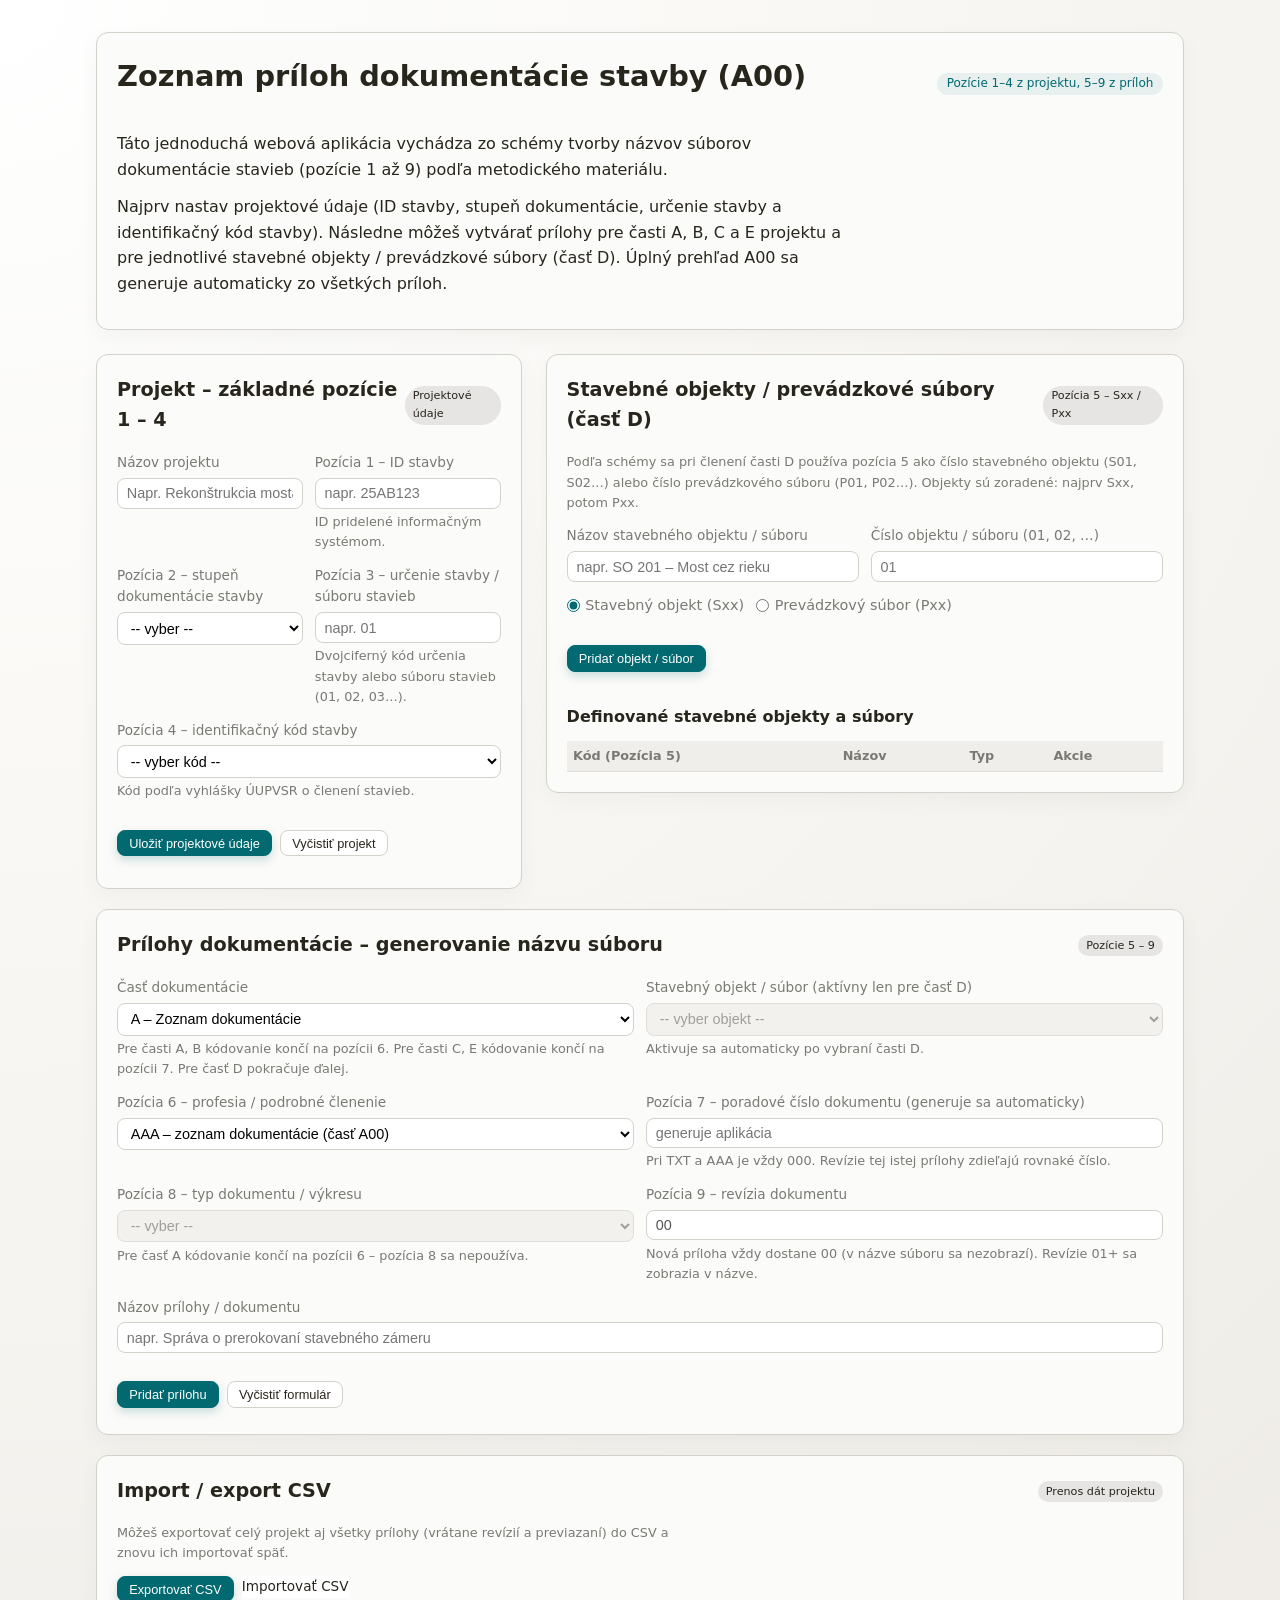
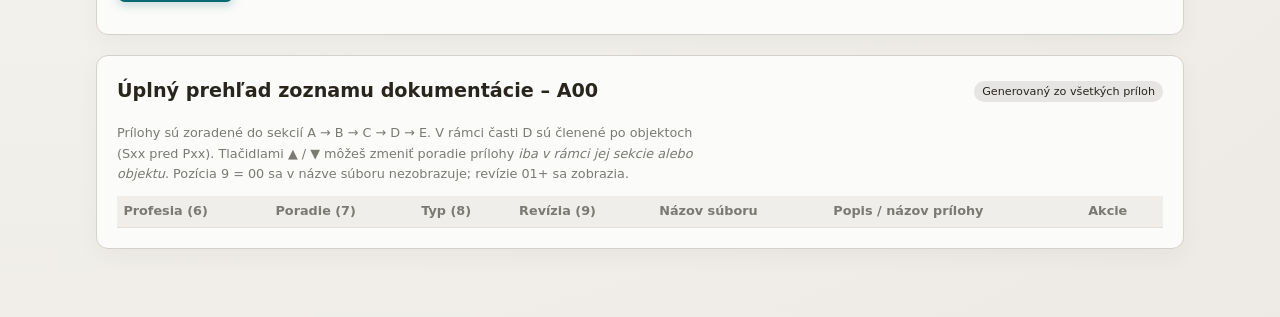
==== index.html @ 95e05f87 "fix: pre časť E kódovanie končí na pozícii 7, pozícia 8 neaktívna" ====
<!DOCTYPE html>
<html lang="sk">
<head>
  <meta charset="UTF-8" />
  <meta name="viewport" content="width=device-width, initial-scale=1" />
  <title>Zoznam príloh dokumentácie stavby</title>
  <style>
    :root {
      --space-1: 0.25rem;
      --space-2: 0.5rem;
      --space-3: 0.75rem;
      --space-4: 1rem;
      --space-5: 1.25rem;
      --space-6: 1.5rem;
      --space-8: 2rem;
      --space-10: 2.5rem;
      --space-12: 3rem;
      --space-16: 4rem;
      --radius-sm: 0.25rem;
      --radius-md: 0.5rem;
      --radius-lg: 0.75rem;
      --transition-interactive: 180ms cubic-bezier(0.16, 1, 0.3, 1);

      --color-bg: #f7f6f2;
      --color-surface: #fbfbf9;
      --color-surface-alt: #f3f0ec;
      --color-border: #d4d1ca;
      --color-text: #28251d;
      --color-text-muted: #7a7974;
      --color-primary: #01696f;
      --color-primary-hover: #0c4e54;
      --color-error: #a12c7b;
      --color-revision: #7c4f1a;
    }

    *, *::before, *::after { box-sizing: border-box; margin: 0; padding: 0; }

    body {
      min-height: 100vh;
      font-family: system-ui, -apple-system, BlinkMacSystemFont, "Segoe UI", sans-serif;
      font-size: 16px;
      line-height: 1.6;
      color: var(--color-text);
      background: radial-gradient(circle at top left, #ffffff 0, #f7f6f2 45%, #edeae5 100%);
    }

    main { max-width: 1120px; margin: 0 auto; padding: var(--space-8) var(--space-4) var(--space-12); }

    h1 { font-size: 1.8rem; margin-bottom: var(--space-4); }
    h2 { font-size: 1.2rem; margin-bottom: var(--space-3); }
    p  { max-width: 72ch; margin-bottom: var(--space-3); }

    .grid {
      display: grid;
      grid-template-columns: minmax(0, 2fr) minmax(0, 3fr);
      gap: var(--space-6);
      align-items: flex-start;
    }
    @media (max-width: 900px) { .grid { grid-template-columns: 1fr; } }

    .panel {
      background: var(--color-surface);
      border-radius: var(--radius-lg);
      border: 1px solid var(--color-border);
      box-shadow: 0 8px 24px rgba(0,0,0,0.04);
      padding: var(--space-5);
      margin-bottom: var(--space-5);
    }

    .panel-header {
      display: flex;
      justify-content: space-between;
      align-items: center;
      margin-bottom: var(--space-4);
    }
    .panel-header h2 { margin-bottom: 0; }

    .badge {
      display: inline-flex;
      align-items: center;
      gap: 0.3rem;
      padding: 0.1rem 0.6rem;
      border-radius: 999px;
      font-size: 0.75rem;
      background: rgba(1,105,111,0.08);
      color: var(--color-primary);
    }

    fieldset { border: none; margin-bottom: var(--space-4); }

    .fieldset-row {
      display: grid;
      grid-template-columns: repeat(auto-fit, minmax(180px, 1fr));
      gap: var(--space-3);
      margin-bottom: var(--space-3);
    }

    label { display: block; font-size: 0.85rem; margin-bottom: 0.25rem; color: var(--color-text-muted); }

    input[type="text"], select {
      width: 100%;
      padding: 0.4rem 0.55rem;
      border-radius: var(--radius-md);
      border: 1px solid var(--color-border);
      background: #fff;
      font-size: 0.9rem;
      transition: border-color var(--transition-interactive), box-shadow var(--transition-interactive);
    }
    input[type="text"]:focus, select:focus {
      outline: none;
      border-color: var(--color-primary);
      box-shadow: 0 0 0 1px rgba(1,105,111,0.15);
    }
    select:disabled { background: #f0eeea; color: var(--color-text-muted); cursor: not-allowed; }

    .inline-radio { display: flex; gap: var(--space-3); margin-bottom: var(--space-3); flex-wrap: wrap; }
    .inline-radio label { display: inline-flex; align-items: center; gap: 0.35rem; margin-bottom: 0; cursor: pointer; }
    .inline-radio input[type="radio"] { accent-color: var(--color-primary); }
    .inline-radio span { font-size: 0.9rem; }

    .help-text { font-size: 0.8rem; color: var(--color-text-muted); margin-top: 0.2rem; }

    button {
      display: inline-flex;
      align-items: center;
      justify-content: center;
      gap: 0.4rem;
      padding: 0.3rem 0.7rem;
      border-radius: var(--radius-md);
      border: 1px solid transparent;
      font-size: 0.8rem;
      cursor: pointer;
      transition: background var(--transition-interactive), box-shadow var(--transition-interactive),
                  transform var(--transition-interactive), border-color var(--transition-interactive);
    }
    .btn-primary   { background: var(--color-primary); color: #fff; box-shadow: 0 4px 10px rgba(1,105,111,0.2); border-color: var(--color-primary); }
    .btn-primary:hover { background: var(--color-primary-hover); transform: translateY(-1px); box-shadow: 0 6px 14px rgba(1,105,111,0.28); }
    .btn-secondary { background: #fff; color: var(--color-text); border-color: var(--color-border); }
    .btn-secondary:hover { background: var(--color-surface-alt); }
    .btn-revision  { background: #fff8f2; color: var(--color-revision); border-color: #e0c4a0; font-size: 0.75rem; }
    .btn-revision:hover { background: #fdecd8; }
    .btn-danger    { background: #fff0f5; color: var(--color-error); border-color: #e8b4d0; font-size: 0.75rem; }
    .btn-danger:hover { background: #fce0ee; }
    .btn-move      { background: #fff; color: var(--color-text-muted); border-color: var(--color-border); font-size: 0.72rem; padding: 0.15rem 0.35rem; line-height: 1; }
    .btn-move:hover:not(:disabled) { background: var(--color-surface-alt); color: var(--color-text); }
    .btn-move:disabled { opacity: 0.28; cursor: default; }
    .btn-icon { padding-inline: 0.4rem; min-width: 0; }
    .btn-group { display: flex; flex-wrap: wrap; gap: var(--space-2); margin-top: var(--space-3); }

    table { width: 100%; border-collapse: collapse; font-size: 0.85rem; }
    th, td { padding: 0.3rem 0.4rem; border-bottom: 1px solid #e1dfda; text-align: left; vertical-align: middle; }
    th { font-weight: 600; font-size: 0.8rem; color: var(--color-text-muted); background: #f0eeea; }
    tbody tr:nth-child(even) { background: #f9f8f5; }
    tbody tr.is-revision { background: #fef9f4; }
    tbody tr.is-revision td:first-child { border-left: 3px solid #e0c4a0; }

    tr.section-header td {
      background: var(--color-primary);
      color: #fff;
      font-weight: 700;
      font-size: 0.82rem;
      padding: 0.35rem 0.6rem;
      letter-spacing: 0.03em;
    }
    tr.subsection-header td {
      background: #d9eeef;
      color: var(--color-primary-hover);
      font-weight: 600;
      font-size: 0.8rem;
      padding: 0.28rem 0.8rem;
      border-left: 3px solid var(--color-primary);
    }

    .section-title { margin-top: var(--space-8); margin-bottom: var(--space-3); }
    .tag { display: inline-flex; align-items: center; padding: 0.1rem 0.5rem; border-radius: 999px; font-size: 0.7rem; background: rgba(40,37,29,0.1); }
    .error { color: var(--color-error); font-size: 0.8rem; margin-top: 0.4rem; }
    .actions-cell { white-space: nowrap; }
    .rev-badge { display: inline-block; padding: 0.05rem 0.35rem; border-radius: 4px; font-size: 0.7rem; background: #f0e4d0; color: var(--color-revision); margin-left: 0.3rem; vertical-align: middle; }
  </style>
</head>
<body>
  <main>
    <header class="panel" style="margin-bottom: var(--space-6);">
      <div class="panel-header">
        <h1>Zoznam príloh dokumentácie stavby (A00)</h1>
        <span class="badge">Pozície 1–4 z projektu, 5–9 z príloh</span>
      </div>
      <p>Táto jednoduchá webová aplikácia vychádza zo schémy tvorby názvov súborov dokumentácie stavieb (pozície 1 až 9) podľa metodického materiálu.</p>
      <p>Najprv nastav projektové údaje (ID stavby, stupeň dokumentácie, určenie stavby a identifikačný kód stavby). Následne môžeš vytvárať prílohy pre časti A, B, C a E projektu a pre jednotlivé stavebné objekty / prevádzkové súbory (časť D). Úplný prehľad A00 sa generuje automaticky zo všetkých príloh.</p>
    </header>

    <section class="grid">
      <section class="panel" aria-labelledby="project-settings-heading">
        <div class="panel-header">
          <h2 id="project-settings-heading">Projekt – základné pozície 1 – 4</h2>
          <span class="tag">Projektové údaje</span>
        </div>
        <fieldset>
          <div class="fieldset-row">
            <div>
              <label for="projectName">Názov projektu</label>
              <input type="text" id="projectName" placeholder="Napr. Rekonštrukcia mosta na I/18" />
            </div>
            <div>
              <label for="idStavby">Pozícia 1 – ID stavby</label>
              <input type="text" id="idStavby" placeholder="napr. 25AB123" />
              <div class="help-text">ID pridelené informačným systémom.</div>
            </div>
          </div>
          <div class="fieldset-row">
            <div>
              <label for="stupenDoc">Pozícia 2 – stupeň dokumentácie stavby</label>
              <select id="stupenDoc">
                <option value="">-- vyber --</option>
                <option value="PSO">PSO – projekt stavby na ohlásenie</option>
                <option value="SZP">SZP – stavebný zámer</option>
                <option value="SZZ">SZZ – zmena stavebného zámeru</option>
                <option value="PSP">PSP – projekt stavby</option>
                <option value="PSZ">PSZ – zmena projektu stavby</option>
                <option value="VPP">VPP – vykonávací projekt</option>
                <option value="RDS">RDS – realizačná dokumentácia stavby</option>
                <option value="DSZ">DSZ – dokumentácia skutočného zhotovenia</option>
                <option value="ZDS">ZDS – zjednodušená dokumentácia / pasport</option>
              </select>
            </div>
            <div>
              <label for="urcenie">Pozícia 3 – určenie stavby / súboru stavieb</label>
              <input type="text" id="urcenie" placeholder="napr. 01" />
              <div class="help-text">Dvojciferný kód určenia stavby alebo súboru stavieb (01, 02, 03…).</div>
            </div>
          </div>
          <div class="fieldset-row">
            <div>
              <label for="identKod">Pozícia 4 – identifikačný kód stavby</label>
              <select id="identKod">
                <option value="">-- vyber kód --</option>
                <optgroup label="1 – Budovy">
                  <optgroup label="11 – Bytové budovy">
                    <option value="1110">1110 – Jednobytové a dvojbytové budovy</option>
                    <option value="1111">1111 – Jednobytové budovy</option>
                    <option value="1112">1112 – Dvojbytové budovy</option>
                    <option value="1120">1120 – Ostatné bytové budovy</option>
                    <option value="1121">1121 – Trojbytové a viacbytové budovy</option>
                    <option value="1122">1122 – Obytné budovy pre spoločenstvá</option>
                    <option value="1130">1130 – Bytové budovy inde neuvedené</option>
                  </optgroup>
                  <optgroup label="12 – Nebytové budovy">
                    <option value="1211">1211 – Hotelové budovy</option>
                    <option value="1212">1212 – Ostatné ubytovacie budovy</option>
                    <option value="1220">1220 – Administratívne budovy</option>
                    <option value="1230">1230 – Budovy pre obchod</option>
                    <option value="1241">1241 – Budovy pre dopravu a telekomunikácie</option>
                    <option value="1242">1242 – Garáže</option>
                    <option value="1251">1251 – Priemyselné budovy</option>
                    <option value="1252">1252 – Nádrže, sila a sklady</option>
                    <option value="1261">1261 – Budovy pre verejnú zábavu, vzdelávanie, nemocnice</option>
                    <option value="1262">1262 – Múzeá a knižnice</option>
                    <option value="1263">1263 – Školy a vzdelávacie zariadenia</option>
                    <option value="1264">1264 – Nemocnice a zdravotnícke zariadenia</option>
                    <option value="1265">1265 – Športové haly a zariadenia</option>
                    <option value="1271">1271 – Poľnohospodárske budovy</option>
                    <option value="1272">1272 – Budovy pre lesné hospodárstvo</option>
                    <option value="1273">1273 – Akvakulturné a poľnohospodárske budovy inde neuvedené</option>
                    <option value="1274">1274 – Budovy pre náboženské a pohrebné služby</option>
                    <option value="1275">1275 – Historické a chránené budovy</option>
                    <option value="1276">1276 – Ostatné nebytové budovy inde neuvedené</option>
                  </optgroup>
                </optgroup>
                <optgroup label="2 – Inžinierske stavby">
                  <optgroup label="21 – Dopravná infraštruktúra">
                    <option value="2111">2111 – Diaľnice a rýchlostné cesty</option>
                    <option value="2112">2112 – Ostatné cesty</option>
                    <option value="2121">2121 – Železničné trate</option>
                    <option value="2122">2122 – Mestské dráhy</option>
                    <option value="2130">2130 – Letiská</option>
                    <option value="2141">2141 – Mosty a nadjazdy</option>
                    <option value="2142">2142 – Tunely a podchody</option>
                    <option value="2211">2211 – Prístavné stavby</option>
                    <option value="2212">2212 – Vodné cesty</option>
                    <option value="2213">2213 – Plavebné komory a prístavy</option>
                  </optgroup>
                  <optgroup label="22 – Siete a rozvody">
                    <option value="2221">2221 – Diaľkové potrubia na ropu a plyn</option>
                    <option value="2222">2222 – Miestne plynovodné siete</option>
                    <option value="2223">2223 – Rozvod tepla a teplej vody</option>
                    <option value="2224">2224 – Vodovody a vodovodné siete</option>
                    <option value="2225">2225 – Kanalizačné siete</option>
                    <option value="2226">2226 – Elektrické vedenia a káble</option>
                    <option value="2227">2227 – Telekomunikačné vedenia a siete</option>
                  </optgroup>
                  <optgroup label="23 – Priemyselné stavby">
                    <option value="2301">2301 – Priemyselné stavby pre energetiku</option>
                    <option value="2302">2302 – Priemyselné stavby pre ťažbu</option>
                    <option value="2303">2303 – Priemyselné stavby pre spracovanie</option>
                    <option value="2304">2304 – Priemyselné stavby pre chemický priemysel</option>
                  </optgroup>
                  <optgroup label="24 – Ostatné inžinierske stavby">
                    <option value="2411">2411 – Vodohospodárske stavby</option>
                    <option value="2412">2412 – Protipovodňové stavby</option>
                    <option value="2420">2420 – Športové a rekreačné stavby vonkajšie</option>
                    <option value="2430">2430 – Ostatné inžinierske stavby inde neuvedené</option>
                    <option value="2611">2611 – Čistenie odpadových vôd</option>
                  </optgroup>
                </optgroup>
              </select>
              <div class="help-text">Kód podľa vyhlášky ÚUPVSR o členení stavieb.</div>
            </div>
          </div>
        </fieldset>
        <div class="btn-group">
          <button class="btn-primary" id="saveProjectBtn" type="button">Uložiť projektové údaje</button>
          <button class="btn-secondary" id="resetProjectBtn" type="button">Vyčistiť projekt</button>
        </div>
        <div id="projectStatus" class="help-text" style="margin-top: var(--space-3);"></div>
      </section>

      <section class="panel" aria-labelledby="objects-heading">
        <div class="panel-header">
          <h2 id="objects-heading">Stavebné objekty / prevádzkové súbory (časť D)</h2>
          <span class="tag">Pozícia 5 – Sxx / Pxx</span>
        </div>
        <p class="help-text">Podľa schémy sa pri členení časti D používa pozícia 5 ako číslo stavebného objektu (S01, S02…) alebo číslo prevádzkového súboru (P01, P02…). Objekty sú zoradené: najprv Sxx, potom Pxx.</p>
        <fieldset>
          <div class="fieldset-row">
            <div>
              <label for="objectName">Názov stavebného objektu / súboru</label>
              <input type="text" id="objectName" placeholder="napr. SO 201 – Most cez rieku" />
            </div>
            <div>
              <label for="objectNumber">Číslo objektu / súboru (01, 02, …)</label>
              <input type="text" id="objectNumber" placeholder="01" />
            </div>
          </div>
          <div class="inline-radio">
            <label><input type="radio" name="objectType" value="S" checked /><span>Stavebný objekt (Sxx)</span></label>
            <label><input type="radio" name="objectType" value="P" /><span>Prevádzkový súbor (Pxx)</span></label>
          </div>
        </fieldset>
        <div class="btn-group">
          <button class="btn-primary" id="addObjectBtn" type="button">Pridať objekt / súbor</button>
        </div>
        <h3 class="section-title" style="font-size: 1rem;">Definované stavebné objekty a súbory</h3>
        <table aria-label="Zoznam stavebných objektov">
          <thead><tr><th>Kód (Pozícia 5)</th><th>Názov</th><th>Typ</th><th>Akcie</th></tr></thead>
          <tbody id="objectsTableBody"></tbody>
        </table>
      </section>
    </section>

    <section class="panel" aria-labelledby="attachments-heading">
      <div class="panel-header">
        <h2 id="attachments-heading">Prílohy dokumentácie – generovanie názvu súboru</h2>
        <span class="tag">Pozície 5 – 9</span>
      </div>
      <fieldset>
        <div class="fieldset-row">
          <div>
            <label for="attachmentPart">Časť dokumentácie</label>
            <select id="attachmentPart">
              <option value="A">A – Zoznam dokumentácie</option>
              <option value="B">B – Súhrnná správa</option>
              <option value="C">C – Situačné výkresy</option>
              <option value="D">D – Dokumentácia stavebných objektov</option>
              <option value="E">E – Prílohy</option>
            </select>
            <div class="help-text">Pre časti A, B kódovanie končí na pozícii 6. Pre časti C, E kódovanie končí na pozícii 7. Pre časť D pokračuje ďalej.</div>
          </div>
          <div>
            <label for="attachmentObject">Stavebný objekt / súbor (aktívny len pre časť D)</label>
            <select id="attachmentObject" disabled><option value="">-- vyber objekt --</option></select>
            <div class="help-text">Aktivuje sa automaticky po vybraní časti D.</div>
          </div>
        </div>
        <div class="fieldset-row">
          <div id="poz6Wrapper">
            <label for="poz6">Pozícia 6 – profesia / podrobné členenie</label>
            <select id="poz6"></select>
            <div class="help-text" id="poz6HelpText"></div>
          </div>
          <div>
            <label for="poz7">Pozícia 7 – poradové číslo dokumentu (generuje sa automaticky)</label>
            <input type="text" id="poz7" placeholder="generuje aplikácia" disabled />
            <div class="help-text">Pri TXT a AAA je vždy 000. Revízie tej istej prílohy zdieľajú rovnaké číslo.</div>
          </div>
        </div>
        <div class="fieldset-row">
          <div>
            <label for="poz8">Pozícia 8 – typ dokumentu / výkresu</label>
            <select id="poz8">
              <option value="">-- vyber --</option>
              <option value="AAA">AAA – zoznam dokumentov a výkresov</option>
              <option value="TXT">TXT – technická správa</option>
              <option value="SIT">SIT – situácia</option>
              <option value="VYT">VYT – vytyčovací výkres</option>
              <option value="VYZ">VYZ – výkres základov</option>
              <option value="VYS">VYS – výkres strechy</option>
              <option value="STV">STV – kontrolovateľný statický výpočet</option>
              <option value="N01">N01 – pôdorys 1. nadzemného podlažia</option>
              <option value="N02">N02 – pôdorys 2. nadzemného podlažia</option>
              <option value="P01">P01 – pôdorys 1. podzemného podlažia</option>
              <option value="P02">P02 – pôdorys 2. podzemného podlažia</option>
              <option value="POH">POH – pohľad</option>
              <option value="REZ">REZ – rez</option>
              <option value="DET">DET – detail</option>
              <option value="SCH">SCH – schéma</option>
              <option value="VVZ">VVZ – výkaz výrobkov a zariadení</option>
              <option value="VYV">VYV – výkaz výmer</option>
              <option value="ROZ">ROZ – rozpočet</option>
            </select>
            <div class="help-text" id="poz8HelpText"></div>
          </div>
          <div>
            <label for="poz9">Pozícia 9 – revízia dokumentu</label>
            <input type="text" id="poz9" placeholder="00" value="00" disabled />
            <div class="help-text">Nová príloha vždy dostane 00 (v názve súboru sa nezobrazí). Revízie 01+ sa zobrazia v názve.</div>
          </div>
        </div>
        <div class="fieldset-row">
          <div>
            <label for="attachmentTitle">Názov prílohy / dokumentu</label>
            <input type="text" id="attachmentTitle" placeholder="napr. Správa o prerokovaní stavebného zámeru" />
          </div>
        </div>
      </fieldset>
      <div class="btn-group">
        <button class="btn-primary" id="addAttachmentBtn" type="button">Pridať prílohu</button>
        <button class="btn-secondary" id="clearAttachmentFormBtn" type="button">Vyčistiť formulár</button>
      </div>
      <div id="attachmentError" class="error" aria-live="polite"></div>
    </section>

    <section class="panel" aria-labelledby="csv-heading">
      <div class="panel-header">
        <h2 id="csv-heading">Import / export CSV</h2>
        <span class="tag">Prenos dát projektu</span>
      </div>
      <p class="help-text">Môžeš exportovať celý projekt aj všetky prílohy (vrátane revízií a previazaní) do CSV a znovu ich importovať späť.</p>
      <div class="btn-group">
        <button class="btn-primary" id="exportCsvBtn" type="button">Exportovať CSV</button>
        <label class="btn-secondary" for="importCsvInput" style="cursor:pointer;">Importovať CSV</label>
        <input type="file" id="importCsvInput" accept=".csv,text/csv" style="display:none;" />
      </div>
      <div id="csvStatus" class="help-text" style="margin-top: var(--space-3);"></div>
    </section>

    <section class="panel" aria-labelledby="overview-heading">
      <div class="panel-header">
        <h2 id="overview-heading">Úplný prehľad zoznamu dokumentácie – A00</h2>
        <span class="tag">Generovaný zo všetkých príloh</span>
      </div>
      <p class="help-text">Prílohy sú zoradené do sekcií A → B → C → D → E. V rámci časti D sú členené po objektoch (Sxx pred Pxx). Tlačidlami ▲ / ▼ môžeš zmeniť poradie prílohy <em>iba v rámci jej sekcie alebo objektu</em>. Pozícia 9 = 00 sa v názve súboru nezobrazuje; revízie 01+ sa zobrazia.</p>
      <table aria-label="Úplný prehľad zoznamu dokumentácie A00">
        <thead>
          <tr>
            <th>Profesia (6)</th>
            <th>Poradie (7)</th>
            <th>Typ (8)</th>
            <th>Revízia (9)</th>
            <th>Názov súboru</th>
            <th>Popis / názov prílohy</th>
            <th>Akcie</th>
          </tr>
        </thead>
        <tbody id="overviewTableBody"></tbody>
      </table>
    </section>
  </main>

  <script>
  (function () {
    const project = { name: "", id: "", stupen: "", urcenie: "", identKod: "", objects: [], attachments: [] };

    // Časti kde kódovanie končí na pozícii 6 (poz7 a poz8 sa nepoužívajú)
    const PARTS_END_AT_POZ6 = new Set(["A", "B"]);
    // Časti kde kódovanie končí na pozícii 7 (poz8 sa nepoužíva)
    const PARTS_END_AT_POZ7 = new Set(["C", "E"]);

    function groupKey(att) {
      return att.part === "D" ? `D|${att.objectId || ""}` : att.part;
    }

    const ALL_POZ6_OPTIONS = [
      { value: "AAA", label: "AAA – zoznam dokumentácie (časť A00)" },
      { value: "SPR", label: "SPR – súhrnná správa (časť B00)" },
      { value: "SIT", label: "SIT – situácia (časť C00)" },
      { value: "ASR", label: "ASR – architektonicko–stavebné riešenie" },
      { value: "STA", label: "STA – statika" },
      { value: "ZTI", label: "ZTI – zdravotechnická inštalácia" },
      { value: "VYK", label: "VYK – vykurovanie" },
      { value: "PLY", label: "PLY – plyn" },
      { value: "VZT", label: "VZT – vzduchotechnika a chladenie" },
      { value: "MAR", label: "MAR – meranie a regulácia" },
      { value: "ELI", label: "ELI – elektroinštalácia" },
      { value: "BLZ", label: "BLZ – bleskozvod a uzemnenie" },
      { value: "SLP", label: "SLP – slaboprúdové rozvody" },
      { value: "HSP", label: "HSP – hlasová signalizácia požiaru" },
      { value: "EPS", label: "EPS – elektrická požiarna signalizácia" },
      { value: "SHZ", label: "SHZ – stabilné hasiace zariadenia" },
      { value: "ODT", label: "ODT – odvod dymu a tepla" },
      { value: "USV", label: "USV – umelé osvetlenie" },
      { value: "KRA", label: "KRA – krajinné úpravy" },
      { value: "DOP", label: "DOP – dopravné riešenie" },
      { value: "POD", label: "POD – projekt organizácie dopravy" },
      { value: "TDZ", label: "TDZ – trvalé dopravné značenie" },
      { value: "DDZ", label: "DDZ – dočasné dopravné značenie" },
      { value: "SZS", label: "SZS – správa o prerokovaní stavebného zámeru" },
      { value: "STD", label: "STD – stavebný denník" },
      { value: "ZSS", label: "ZSS – záverečné stanovisko stavbyvedúceho" },
      { value: "PBS", label: "PBS – posúdenie protipožiarnej bezpečnosti" },
      { value: "POV", label: "POV – plán organizácie výstavby" },
      { value: "GDP", label: "GDP – geodetické podklady" },
      { value: "PAM", label: "PAM – pamiatkový výskum" },
      { value: "EIA", label: "EIA – posúdenie vplyvov na životné prostredie" },
      { value: "ECB", label: "ECB – energetický certifikát budovy" },
      { value: "INE", label: "INE – iná profesia / príloha" }
    ];

    const POZ6_EXCLUDED_FOR_D = new Set(["AAA", "SPR", "SIT"]);
    const POZ6_ALLOWED_BY_PART = {
      A: ["AAA"], B: ["SPR"], C: ["SIT"],
      D: ALL_POZ6_OPTIONS.map(o => o.value).filter(v => !POZ6_EXCLUDED_FOR_D.has(v)),
      E: ["SZS", "STD"]
    };
    const allowedPoz6 = new Set(ALL_POZ6_OPTIONS.map(o => o.value));
    const allowedPoz8 = new Set(["AAA","TXT","SIT","VYT","VYZ","VYS","STV","N01","N02","P01","P02","POH","REZ","DET","SCH","VVZ","VYV","ROZ"]);

    const PART_LABELS = { A: "A – Zoznam dokumentácie", B: "B – Súhrnná správa", C: "C – Situačné výkresy", D: "D – Dokumentácia stavebných objektov a prevádzkových súborov", E: "E – Prílohy" };
    const PART_ORDER  = ["A", "B", "C", "D", "E"];
    const OVERVIEW_COLS = 7;

    const projectNameInput       = document.getElementById("projectName");
    const idStavbyInput          = document.getElementById("idStavby");
    const stupenDocSelect        = document.getElementById("stupenDoc");
    const urcenieInput           = document.getElementById("urcenie");
    const identKodSelect         = document.getElementById("identKod");
    const projectStatus          = document.getElementById("projectStatus");
    const objectNameInput        = document.getElementById("objectName");
    const objectNumberInput      = document.getElementById("objectNumber");
      const addObjectBtn         = document.getElementById("addObjectBtn");
    const objectsTableBody       = document.getElementById("objectsTableBody");
    const attachmentObjectSelect = document.getElementById("attachmentObject");
    const attachmentPartSelect   = document.getElementById("attachmentPart");
    const poz6Wrapper            = document.getElementById("poz6Wrapper");
    const poz6HelpText           = document.getElementById("poz6HelpText");
    const poz8Select             = document.getElementById("poz8");
    const poz8HelpText           = document.getElementById("poz8HelpText");
    const poz7Input              = document.getElementById("poz7");
    const poz9Input              = document.getElementById("poz9");
    const attachmentTitleInput   = document.getElementById("attachmentTitle");
    const addAttachmentBtn       = document.getElementById("addAttachmentBtn");
    const clearAttachmentFormBtn = document.getElementById("clearAttachmentFormBtn");
    const attachmentError        = document.getElementById("attachmentError");
    const overviewTableBody      = document.getElementById("overviewTableBody");
    const exportCsvBtn           = document.getElementById("exportCsvBtn");
    const importCsvInput         = document.getElementById("importCsvInput");
    const csvStatus              = document.getElementById("csvStatus");

    let poz6Mode = "select";

    function getPoz6El()    { return document.getElementById("poz6"); }
    function getPoz6Value() {
      const el = getPoz6El(); if (!el) return "";
      return el.tagName === "SELECT" ? el.value : el.value.trim().toUpperCase();
    }
    function setPoz6Value(val) { const el = getPoz6El(); if (el) el.value = val; }

    function getSelectedAttachmentObjectType() {
      const objId = attachmentObjectSelect.value; if (!objId) return null;
      const obj = project.objects.find(o => o.id.toString() === objId);
      return obj ? obj.type : null;
    }

    // Aktualizuje stav pozície 8 – pre časti A, B je neaktívna (koniec na poz6)
    // Pre časti C, E je tiež neaktívna (koniec na poz7)
    function updatePoz8State() {
      const part = attachmentPartSelect.value;
      const isDisabledAt6 = PARTS_END_AT_POZ6.has(part);
      const isDisabledAt7 = PARTS_END_AT_POZ7.has(part);
      const isDisabled = isDisabledAt6 || isDisabledAt7;
      poz8Select.disabled = isDisabled;
      if (isDisabled) {
        poz8Select.value = "";
        if (isDisabledAt6) {
          poz8HelpText.textContent = "Pre časť " + part + " kódovanie končí na pozícii 6 – pozícia 8 sa nepoužíva.";
        } else {
          poz8HelpText.textContent = "Pre časť " + part + " kódovanie končí na pozícii 7 – pozícia 8 sa nepoužíva.";
        }
      } else {
        poz8HelpText.textContent = "";
      }
    }

    function updatePoz6Mode() {
      const part    = attachmentPartSelect.value;
      const objType = getSelectedAttachmentObjectType();
      const needInput = (part === "D" && objType === "P");

      if (needInput && poz6Mode !== "input") {
        const oldEl = getPoz6El();
        const input = document.createElement("input");
        input.type = "text"; input.id = "poz6"; input.maxLength = 3;
        input.placeholder = "napr. 001"; input.pattern = "[0-9]{3}"; input.inputMode = "numeric";
        input.addEventListener("input", () => {
          input.value = input.value.replace(/[^0-9]/g, "").slice(0, 3);
          updatePoz7Preview();
        });
        poz6Wrapper.replaceChild(input, oldEl);
        poz6HelpText.textContent = "Zadaj 3-ciferné číslo prevádzkového súboru (napr. 001).";
        poz6Mode = "input";
      } else if (!needInput && poz6Mode !== "select") {
        const oldEl  = getPoz6El();
        const select = document.createElement("select");
        select.id = "poz6";
        select.addEventListener("change", updatePoz7Preview);
        poz6Wrapper.replaceChild(select, oldEl);
        poz6HelpText.textContent = "";
        poz6Mode = "select";
        updatePoz6Options();
      } else if (!needInput && poz6Mode === "select") {
        updatePoz6Options();
      }
      updatePoz8State();
      updatePoz7Preview();
    }

    function updatePoz6Options() {
      const el = getPoz6El();
      if (!el || el.tagName !== "SELECT") return;
      const part      = attachmentPartSelect.value;
      const allowed   = POZ6_ALLOWED_BY_PART[part] || null;
      const prevValue = el.value;
      el.innerHTML = "";
      const ph = document.createElement("option");
      ph.value = ""; ph.textContent = "-- vyber --";
      el.appendChild(ph);
      ALL_POZ6_OPTIONS.forEach(opt => {
        if (allowed === null || allowed.includes(opt.value)) {
          const o = document.createElement("option");
          o.value = opt.value; o.textContent = opt.label;
          el.appendChild(o);
        }
      });
      if (allowed === null || (prevValue && allowed.includes(prevValue))) {
        el.value = prevValue;
      } else {
        el.value = "";
        if (allowed && allowed.length === 1) el.value = allowed[0];
      }
      updatePoz7Preview();
    }

    function genUid() { return Date.now().toString(36) + Math.random().toString(36).slice(2, 7); }
    function getSelectedObjectType() {
      const sel = document.querySelector("input[name='objectType']:checked");
      return sel ? sel.value : "S";
    }
    function getAttachmentScope() { return attachmentPartSelect.value === "D" ? "object" : "project"; }
    function updateObjectSelectState() {
      const isD = attachmentPartSelect.value === "D";
      attachmentObjectSelect.disabled = !isD;
      if (!isD) attachmentObjectSelect.value = "";
    }
    function sortObjects() {
      const typeRank = { S: 0, P: 1 };
      project.objects.sort((a, b) => {
        const ra = typeRank[a.type] ?? 99, rb = typeRank[b.type] ?? 99;
        if (ra !== rb) return ra - rb;
        return parseInt(a.number, 10) - parseInt(b.number, 10);
      });
    }
    function derivePozicia5(scope, part, objectId) {
      if (scope === "project") return { A: "A00", B: "B00", C: "C00", E: "E00", D: "D00" }[part] || "";
      const obj = project.objects.find(o => o.id.toString() === objectId);
      return obj ? obj.code : "";
    }

    /* ── sortOrder ─────────────────────────────────────────────────── */
    function nextSortOrder(gk) {
      let max = -1;
      project.attachments.forEach(a => { if (groupKey(a) === gk && a.sortOrder > max) max = a.sortOrder; });
      return max + 1;
    }

    function groupSorted(gk) {
      return project.attachments.filter(a => groupKey(a) === gk).sort((a, b) => a.sortOrder - b.sortOrder);
    }

    function normalizeSortOrders() {
      const groups = {};
      project.attachments.forEach(a => {
        const gk = groupKey(a);
        if (!groups[gk]) groups[gk] = [];
        groups[gk].push(a);
      });
      Object.values(groups).forEach(list => {
        list.sort((a, b) => a.sortOrder - b.sortOrder);
        list.forEach((att, idx) => { att.sortOrder = idx; });
      });
    }

    function moveAttachment(uid, dir) {
      const att = project.attachments.find(a => a.uid === uid);
      if (!att) return;
      const gk    = groupKey(att);
      const peers = groupSorted(gk);
      const idx   = peers.findIndex(a => a.uid === uid);
      const swapIdx = idx + dir;
      if (swapIdx < 0 || swapIdx >= peers.length) return;
      const tmp = peers[idx].sortOrder;
      peers[idx].sortOrder = peers[swapIdx].sortOrder;
      peers[swapIdx].sortOrder = tmp;
      recomputeAllPoz7();
      renderOverview();
    }

    /* ── Poz7 ──────────────────────────────────────────────────────── */
    function recomputeAllPoz7() {
      const byGroup = {};
      project.attachments.forEach(a => {
        const gk = groupKey(a);
        if (!byGroup[gk]) byGroup[gk] = [];
        byGroup[gk].push(a);
      });
      Object.values(byGroup).forEach(list => {
        list.sort((a, b) => {
          if (a.sortOrder !== b.sortOrder) return a.sortOrder - b.sortOrder;
          return (a.parentUid ? 1 : 0) - (b.parentUid ? 1 : 0);
        });
      });
      const identityToPoz7 = {}, groupCounters = {};
      Object.values(byGroup).forEach(list => {
        list.forEach(att => {
          if (PARTS_END_AT_POZ6.has(att.part)) { att.poz7 = ""; return; }
          if (att.poz8 === "AAA" || att.poz8 === "TXT") { att.poz7 = "000"; return; }
          // Pre časti C a E (koniec na poz7): automatické číslovanie, poz8 sa nepoužíva
          if (PARTS_END_AT_POZ7.has(att.part)) {
            const gk = groupKey(att);
            const rootUid = att.parentUid || att.uid;
            if (identityToPoz7[rootUid] !== undefined) {
              att.poz7 = identityToPoz7[rootUid];
            } else {
              if (groupCounters[gk] === undefined) groupCounters[gk] = 0;
              groupCounters[gk] += 1;
              const num = String(groupCounters[gk]).padStart(3, "0");
              identityToPoz7[rootUid] = num;
              att.poz7 = num;
            }
            return;
          }
          const gk      = groupKey(att);
          const rootUid = att.parentUid || att.uid;
          if (identityToPoz7[rootUid] !== undefined) {
            att.poz7 = identityToPoz7[rootUid];
          } else {
            if (groupCounters[gk] === undefined) groupCounters[gk] = 0;
            groupCounters[gk] += 1;
            const num = String(groupCounters[gk]).padStart(3, "0");
            identityToPoz7[rootUid] = num;
            att.poz7 = num;
          }
        });
      });
    }

    function computeNextPoz7Preview(scope, part, objectId, poz8) {
      if (PARTS_END_AT_POZ6.has(part)) return "";
      // Pre časti C a E poz7 sa generuje automaticky (poz8 ignorujeme)
      if (PARTS_END_AT_POZ7.has(part)) {
        const gk  = part === "D" ? `D|${objectId || ""}` : part;
        let max = 0;
        project.attachments.forEach(att => {
          if (groupKey(att) !== gk) return;
          const n = parseInt(att.poz7, 10);
          if (!isNaN(n) && n > max) max = n;
        });
        return String(max + 1).padStart(3, "0");
      }
      if (poz8 === "AAA" || poz8 === "TXT") return "000";
      const gk  = part === "D" ? `D|${objectId || ""}` : part;
      let max = 0;
      project.attachments.forEach(att => {
        if (att.poz7 === "000") return;
        if (groupKey(att) !== gk) return;
        const n = parseInt(att.poz7, 10);
        if (!isNaN(n) && n > max) max = n;
      });
      return String(max + 1).padStart(3, "0");
    }

    function updatePoz7Preview() {
      const scope = getAttachmentScope(), part = attachmentPartSelect.value;
      const objectId = attachmentObjectSelect.value;
      const poz6 = getPoz6Value(), poz8 = poz8Select.value;
      if (PARTS_END_AT_POZ6.has(part)) { poz7Input.value = ""; return; }
      if (!poz6) { poz7Input.value = ""; return; }
      // Pre časti C a E nevyžadujeme poz8
      if (!PARTS_END_AT_POZ7.has(part) && !poz8) { poz7Input.value = ""; return; }
      if (scope === "object" && !objectId) { poz7Input.value = ""; return; }
      poz7Input.value = computeNextPoz7Preview(scope, part, objectId, poz8);
    }

    /* ── Projekt ───────────────────────────────────────────────────── */
    function saveProject() {
      project.name = projectNameInput.value.trim();
      project.id   = idStavbyInput.value.trim();
      project.stupen   = stupenDocSelect.value;
      project.urcenie  = urcenieInput.value.trim();
      project.identKod = identKodSelect.value;
      if (!project.id || !project.stupen || !project.urcenie || !project.identKod) {
        projectStatus.textContent = "Vyplň všetky povinné projektové pozície 1 – 4.";
        projectStatus.style.color = "var(--color-error)"; return;
      }
      projectStatus.textContent = "Projektové údaje uložené. Prefix: " +
        [project.id, project.stupen, project.urcenie, project.identKod].join("_") + ".";
      projectStatus.style.color = "var(--color-text-muted)";
      renderOverview();
    }

    function resetProject() {
      Object.assign(project, { name:"", id:"", stupen:"", urcenie:"", identKod:"", objects:[], attachments:[] });
      projectNameInput.value = ""; idStavbyInput.value = ""; stupenDocSelect.value = "";
      urcenieInput.value = ""; identKodSelect.value = "";
      objectsTableBody.innerHTML = "";
      attachmentObjectSelect.innerHTML = '<option value="">-- vyber objekt --</option>';
      overviewTableBody.innerHTML = "";
      projectStatus.textContent = "Projekt vyčistený.";
      projectStatus.style.color = "var(--color-text-muted)";
      updateObjectSelectState(); updatePoz6Mode();
    }

    /* ── Objekty ───────────────────────────────────────────────────── */
    function renderObjects() {
      objectsTableBody.innerHTML = "";
      const prevObjectId = attachmentObjectSelect.value;
      attachmentObjectSelect.innerHTML = '<option value="">-- vyber objekt --</option>';
      project.objects.forEach(obj => {
        const tr = document.createElement("tr");
        tr.innerHTML = `
          <td>${obj.code}</td>
          <td>${obj.name}</td>
          <td>${obj.type === "S" ? "Stavebný objekt" : "Prevádzkový súbor"}</td>
          <td class="actions-cell">
            <button type="button" class="btn-danger btn-icon" data-obj-action="delete" data-obj-id="${obj.id}" title="Vymazať objekt">✕</button>
          </td>`;
        objectsTableBody.appendChild(tr);
        const opt = document.createElement("option");
        opt.value = obj.id.toString();
        opt.textContent = `${obj.code} – ${obj.name}`;
        attachmentObjectSelect.appendChild(opt);
      });
      if (prevObjectId) attachmentObjectSelect.value = prevObjectId;
      updateObjectSelectState(); updatePoz6Mode();
    }

    function handleObjectsClick(event) {
      const btn = event.target.closest("button[data-obj-action]");
      if (!btn || btn.getAttribute("data-obj-action") !== "delete") return;
      const objId = btn.getAttribute("data-obj-id");
      const obj   = project.objects.find(o => o.id.toString() === objId);
      if (!obj) return;
      const hasAtt = project.attachments.some(a => a.objectId === objId);
      if (hasAtt && !confirm(`Objekt "${obj.code} – ${obj.name}" má priradené prílohy. Vymazaním objektu sa tieto prílohy tiež vymažú. Pokračovať?`)) return;
      if (hasAtt) project.attachments = project.attachments.filter(a => a.objectId !== objId);
      project.objects = project.objects.filter(o => o.id.toString() !== objId);
      if (attachmentObjectSelect.value === objId) attachmentObjectSelect.value = "";
      recomputeAllPoz7(); renderObjects(); renderOverview(); updatePoz7Preview();
    }

    function addObject() {
      const name = objectNameInput.value.trim(), number = objectNumberInput.value.trim();
      const type = getSelectedObjectType();
      if (!name || !number) { alert("Vyplň názov aj číslo objektu / súboru."); return; }
      const normalizedNumber = number.padStart(2, "0");
      const code = type + normalizedNumber;
      if (project.objects.some(o => o.code === code)) { alert(`Objekt s kódom "${code}" už existuje.`); return; }
      project.objects.push({ id: genUid(), name, number: normalizedNumber, type, code });
      sortObjects();
      objectNameInput.value = ""; objectNumberInput.value = "";
      renderObjects();
    }

    /* ── Prílohy ───────────────────────────────────────────────────── */
    function addAttachment() {
      attachmentError.textContent = "";
      if (!project.id || !project.stupen || !project.urcenie || !project.identKod) {
        attachmentError.textContent = "Najprv ulož projektové údaje (pozície 1 – 4)."; return;
      }
      const scope = getAttachmentScope(), part = attachmentPartSelect.value;
      const objectId = attachmentObjectSelect.value;
      const poz6 = getPoz6Value();
      const title = attachmentTitleInput.value.trim();

      if (!poz6) { attachmentError.textContent = "Vyplň pozíciu 6."; return; }
      if (poz6Mode === "input") {
        if (!/^[0-9]{3}$/.test(poz6)) { attachmentError.textContent = "Pozícia 6 musí byť presne 3-ciferné číslo (napr. 001)."; return; }
      } else {
        if (!allowedPoz6.has(poz6)) { attachmentError.textContent = "Pozícia 6 obsahuje nepovolený kód."; return; }
      }

      // Pre časti A a B pozícia 8 nie je povinná ani aktívna
      // Pre časti C a E tiež nie (koniec na poz7)
      const poz8 = (PARTS_END_AT_POZ6.has(part) || PARTS_END_AT_POZ7.has(part)) ? "" : poz8Select.value;
      if (!PARTS_END_AT_POZ6.has(part) && !PARTS_END_AT_POZ7.has(part)) {
        if (!poz8) { attachmentError.textContent = "Vyplň pozíciu 8."; return; }
        if (!allowedPoz8.has(poz8)) { attachmentError.textContent = "Pozícia 8 obsahuje nepovolený typ dokumentu."; return; }
      }

      if (scope === "object" && !objectId) { attachmentError.textContent = "Pre prílohu k časti D vyber konkrétny stavebný objekt."; return; }
      const poz5 = derivePozicia5(scope, part, objectId);
      if (!poz5) { attachmentError.textContent = "Nebolo možné odvodiť pozíciu 5."; return; }
      const newAtt = { uid: genUid(), parentUid: null, scope, part, objectId: scope === "object" ? objectId : null,
        poz5, poz6, poz7: PARTS_END_AT_POZ6.has(part) ? "" : "???", poz8, poz9: "00", title, sortOrder: 0 };
      newAtt.sortOrder = nextSortOrder(groupKey(newAtt));
      project.attachments.push(newAtt);
      recomputeAllPoz7(); renderOverview(); clearAttachmentFormAfterAdd();
    }

    function createRevision(uid) {
      const base = project.attachments.find(a => a.uid === uid);
      if (!base) return;
      const rootUid = base.parentUid || base.uid;
      let maxRev = -1;
      project.attachments.forEach(att => {
        if ((att.parentUid || att.uid) === rootUid) {
          const n = parseInt(att.poz9, 10);
          if (!isNaN(n) && n > maxRev) maxRev = n;
        }
      });
      const newRev = String(maxRev + 1).padStart(2, "0");
      const gk = groupKey(base);
      const rev = { uid: genUid(), parentUid: rootUid, scope: base.scope, part: base.part,
        objectId: base.objectId, poz5: base.poz5, poz6: base.poz6, poz7: base.poz7,
        poz8: base.poz8, poz9: newRev, title: base.title, sortOrder: nextSortOrder(gk) };
      project.attachments.push(rev);
      recomputeAllPoz7(); renderOverview();
    }

    function clearAttachmentFormAfterAdd() {
      const el = getPoz6El();
      if (el) el.value = "";
      if (poz6Mode === "select") {
        const allowed = POZ6_ALLOWED_BY_PART[attachmentPartSelect.value];
        if (allowed && allowed.length === 1) setPoz6Value(allowed[0]);
      }
      poz8Select.value = ""; poz9Input.value = "00"; attachmentTitleInput.value = "";
      attachmentError.textContent = ""; updatePoz7Preview();
    }

    function clearAttachmentForm() {
      attachmentPartSelect.value = "A"; poz8Select.value = ""; poz9Input.value = "00";
      attachmentTitleInput.value = ""; attachmentError.textContent = "";
      updateObjectSelectState(); updatePoz6Mode();
    }

    /* ── Render prehľadu ───────────────────────────────────────────── */
    function buildFilename(att) {
      if (!project.id || !project.stupen || !project.urcenie || !project.identKod)
        return "(projektové pozície 1–4 nie sú kompletné)";
      const parts = [project.id, project.stupen, project.urcenie, project.identKod, att.poz5, att.poz6];
      // Pre časti A a B kódovanie končí na pozícii 6
      if (PARTS_END_AT_POZ6.has(att.part)) {
        return parts.join("_");
      }
      // Pre časti C a E kódovanie končí na pozícii 7
      if (PARTS_END_AT_POZ7.has(att.part)) {
        parts.push(att.poz7);
        if (att.poz9 !== "00") parts.push(att.poz9);
        return parts.join("_");
      }
      // Pre časť D pokračuje poz8
      parts.push(att.poz7, att.poz8);
      if (att.poz9 !== "00") parts.push(att.poz9);
      return parts.join("_");
    }

    function appendSectionHeader(label) {
      const tr = document.createElement("tr");
      tr.className = "section-header";
      const td = document.createElement("td"); td.colSpan = OVERVIEW_COLS; td.textContent = label;
      tr.appendChild(td); overviewTableBody.appendChild(tr);
    }

    function appendSubsectionHeader(label) {
      const tr = document.createElement("tr");
      tr.className = "subsection-header";
      const td = document.createElement("td"); td.colSpan = OVERVIEW_COLS; td.textContent = label;
      tr.appendChild(td); overviewTableBody.appendChild(tr);
    }

    function appendAttachmentRow(att, isFirst, isLast) {
      const tr = document.createElement("tr");
      if (att.parentUid) tr.classList.add("is-revision");
      const filename = buildFilename(att);
      const rev9display = att.poz9 === "00"
        ? `<span style="color:var(--color-text-muted)">–</span>`
        : `${att.poz9}<span class="rev-badge">rev. ${att.poz9}</span>`;
      const poz7display = PARTS_END_AT_POZ6.has(att.part) ? `<span style="color:var(--color-text-muted)">–</span>` : att.poz7;
      const poz8display = (PARTS_END_AT_POZ6.has(att.part) || PARTS_END_AT_POZ7.has(att.part))
        ? `<span style="color:var(--color-text-muted)">–</span>` : att.poz8;
      tr.innerHTML = `
        <td>${att.poz6}</td>
        <td>${poz7display}</td>
        <td>${poz8display}</td>
        <td>${rev9display}</td>
        <td><code style="font-size:0.78rem;word-break:break-all">${filename}</code></td>
        <td>${att.title || ""}</td>
        <td class="actions-cell">
          <button type="button" class="btn-move" data-action="move-up"   data-uid="${att.uid}" title="Presunúť nahor"   ${isFirst ? "disabled" : ""}>▲</button>
          <button type="button" class="btn-move" data-action="move-down" data-uid="${att.uid}" title="Presunúť nadol"   ${isLast  ? "disabled" : ""}>▼</button>
          <button type="button" class="btn-revision" data-action="revision" data-uid="${att.uid}" title="Vytvoriť revíziu tejto prílohy">＋ Revízia</button>
          <button type="button" class="btn-secondary btn-icon" data-action="delete" data-uid="${att.uid}" title="Vymazať">✕</button>
        </td>`;
      overviewTableBody.appendChild(tr);
    }

    function renderOverview() {
      overviewTableBody.innerHTML = "";
      const byPart = {};
      PART_ORDER.forEach(p => { byPart[p] = []; });
      project.attachments.forEach(att => { if (byPart[att.part]) byPart[att.part].push(att); });

      PART_ORDER.forEach(part => {
        const atts = byPart[part];
        if (!atts.length) return;
        appendSectionHeader(PART_LABELS[part] || part);

        if (part !== "D") {
          const sorted = [...atts].sort((a, b) => a.sortOrder - b.sortOrder);
          sorted.forEach((att, i) => appendAttachmentRow(att, i === 0, i === sorted.length - 1));
        } else {
          project.objects.forEach(obj => {
            const objAtts = atts
              .filter(a => a.objectId === obj.id.toString())
              .sort((a, b) => a.sortOrder - b.sortOrder);
            if (!objAtts.length) return;
            appendSubsectionHeader(`${obj.code} – ${obj.name}`);
            objAtts.forEach((att, i) => appendAttachmentRow(att, i === 0, i === objAtts.length - 1));
          });
          const noObj = atts.filter(a => !a.objectId).sort((a, b) => a.sortOrder - b.sortOrder);
          if (noObj.length) {
            appendSubsectionHeader("(bez priradeného objektu)");
            noObj.forEach((att, i) => appendAttachmentRow(att, i === 0, i === noObj.length - 1));
          }
        }
      });
    }

    function handleOverviewClick(event) {
      const btn = event.target.closest("button[data-action]");
      if (!btn || btn.disabled) return;
      const action = btn.getAttribute("data-action");
      const uid    = btn.getAttribute("data-uid");
      if (!uid) return;
      if      (action === "move-up")   moveAttachment(uid, -1);
      else if (action === "move-down") moveAttachment(uid,  1);
      else if (action === "revision")  createRevision(uid);
      else if (action === "delete") {
        project.attachments = project.attachments.filter(a => a.uid !== uid);
        recomputeAllPoz7(); renderOverview();
      }
    }

    /* ── CSV ───────────────────────────────────────────────────────── */
    function csvEscape(value) {
      const s = String(value ?? "");
      return /[;"\n]/.test(s) ? '"' + s.replace(/"/g, '""') + '"' : s;
    }

    function exportCsv() {
      const rows = [];
      rows.push(["TYPE","projectName","idStavby","stupenDoc","urcenie","identKod",
        "objectId","objectName","objectNumber","objectType",
        "scope","part","poz5","poz6","poz7","poz8","poz9","title","attachmentObjectId","uid","parentUid","sortOrder"]);
      rows.push(["PROJECT", project.name, project.id, project.stupen, project.urcenie, project.identKod,
        "","","","","","","","","","","","","","","",""]);
      project.objects.forEach(obj =>
        rows.push(["OBJECT","","","","","",obj.id,obj.name,obj.number,obj.type,"","","","","","","","","","","",""]));
      project.attachments.forEach(att =>
        rows.push(["ATTACHMENT","","","","","","","","","",
          att.scope,att.part,att.poz5,att.poz6,att.poz7,att.poz8,att.poz9,att.title||"",
          att.objectId||"",att.uid||"",att.parentUid||"",att.sortOrder ?? 0]));
      const csv  = rows.map(r => r.map(csvEscape).join(";")).join("\n");
      const blob = new Blob([csv], { type: "text/csv;charset=utf-8;" });
      const url  = URL.createObjectURL(blob);
      const a    = document.createElement("a");
      a.href = url; a.download = (project.name ? project.name.replace(/\s+/g, "_") : "zoznam_priloh") + ".csv";
      document.body.appendChild(a); a.click(); a.remove(); URL.revokeObjectURL(url);
      csvStatus.textContent = "CSV bolo exportované.";
    }

    function parseCsvLine(line) {
      const result = []; let current = "", inQuotes = false;
      for (let i = 0; i < line.length; i++) {
        const c = line[i];
        if (c === '"') {
          if (inQuotes && line[i+1] === '"') { current += '"'; i++; } else inQuotes = !inQuotes;
        } else if (c === ";" && !inQuotes) { result.push(current); current = ""; }
        else current += c;
      }
      result.push(current); return result;
    }

    function importCsvFile(event) {
      const file = event.target.files && event.target.files[0];
      if (!file) return;
      const reader = new FileReader();
      reader.onload = function(e) {
        try {
          const text  = String(e.target.result || "").replace(/\r\n/g, "\n").replace(/\r/g, "\n");
          const lines = text.split("\n").filter(l => l.trim() !== "");
          if (lines.length < 2) throw new Error("CSV je prázdne alebo neplatné.");
          const rows = lines.map(parseCsvLine), header = rows[0];
          if (!header.length || header[0] !== "TYPE") throw new Error("CSV nemá očakávanú hlavičku.");

          const hasSortOrderCol = header.length > 21 && header[21] === "sortOrder";

          Object.assign(project, { name:"", id:"", stupen:"", urcenie:"", identKod:"", objects:[], attachments:[] });
          const objectIdMap = new Map(), uidMap = new Map();
          const groupRowCounter = {};

          rows.slice(1).forEach(cols => {
            const type = cols[0] || "";
            if (type === "PROJECT") {
              project.name = cols[1]||""; project.id = cols[2]||""; project.stupen = cols[3]||"";
              project.urcenie = cols[4]||""; project.identKod = cols[5]||"";
            } else if (type === "OBJECT") {
              const oldId = cols[6]||"", newId = genUid();
              const obj = { id: newId, name: cols[7]||"", number: (cols[8]||"").padStart(2,"0"), type: cols[9]||"S" };
              obj.code = obj.type + obj.number;
              project.objects.push(obj); objectIdMap.set(String(oldId), String(newId));
            } else if (type === "ATTACHMENT") {
              const rawObjId  = cols[18] ? cols[18].trim() : "";
              const objectId  = rawObjId ? (objectIdMap.get(rawObjId) || null) : null;
              const csvUid    = cols[19] ? cols[19].trim() : "";
              const csvParent = cols[20] ? cols[20].trim() : "";
              const newUid    = csvUid || genUid();
              if (csvUid) uidMap.set(csvUid, newUid);

              let sortOrder;
              if (hasSortOrderCol && cols[21] !== undefined && cols[21].trim() !== "") {
                const parsed = parseInt(cols[21], 10);
                sortOrder = isNaN(parsed) ? 0 : parsed;
              } else {
                const rawPart = cols[11] || "A";
                const tempGk  = rawPart === "D" ? `D|${rawObjId}` : rawPart;
                if (groupRowCounter[tempGk] === undefined) groupRowCounter[tempGk] = 0;
                sortOrder = groupRowCounter[tempGk]++;
              }

              project.attachments.push({
                uid: newUid, parentUid: null,
                scope: cols[10]||"project", part: cols[11]||"A",
                poz5: cols[12]||"", poz6: cols[13]||"", poz7: cols[14]||"",
                poz8: cols[15]||"", poz9: cols[16]||"00", title: cols[17]||"",
                objectId, sortOrder, _csvParent: csvParent
              });
            }
          });

          project.attachments.forEach(att => {
            if (att._csvParent) att.parentUid = uidMap.get(att._csvParent) || att._csvParent;
            delete att._csvParent;
          });

          sortObjects();
          normalizeSortOrders();
          recomputeAllPoz7();

          projectNameInput.value = project.name; idStavbyInput.value = project.id;
          stupenDocSelect.value = project.stupen; urcenieInput.value = project.urcenie;
          identKodSelect.value = project.identKod;
          renderObjects(); renderOverview();
          projectStatus.textContent = "Projektové údaje načítané z CSV."; projectStatus.style.color = "var(--color-text-muted)";
          csvStatus.textContent = "CSV bolo úspešne importované.";
        } catch (err) {
          csvStatus.textContent = "Chyba importu CSV: " + err.message;
        } finally { importCsvInput.value = ""; }
      };
      reader.readAsText(file, "utf-8");
    }

    /* ── Event listenery ───────────────────────────────────────────── */
    document.getElementById("saveProjectBtn").addEventListener("click", saveProject);
    document.getElementById("resetProjectBtn").addEventListener("click", resetProject);
    addObjectBtn.addEventListener("click", addObject);
    objectsTableBody.addEventListener("click", handleObjectsClick);
    addAttachmentBtn.addEventListener("click", addAttachment);
    clearAttachmentFormBtn.addEventListener("click", clearAttachmentForm);
    attachmentPartSelect.addEventListener("change", () => { updateObjectSelectState(); updatePoz6Mode(); });
    attachmentObjectSelect.addEventListener("change", () => { updatePoz6Mode(); updatePoz7Preview(); });
    overviewTableBody.addEventListener("click", handleOverviewClick);
    poz8Select.addEventListener("change", updatePoz7Preview);
    exportCsvBtn.addEventListener("click", exportCsv);
    importCsvInput.addEventListener("change", importCsvFile);

    updateObjectSelectState();
    updatePoz6Mode();
  })();
  </script>
</body>
</html>
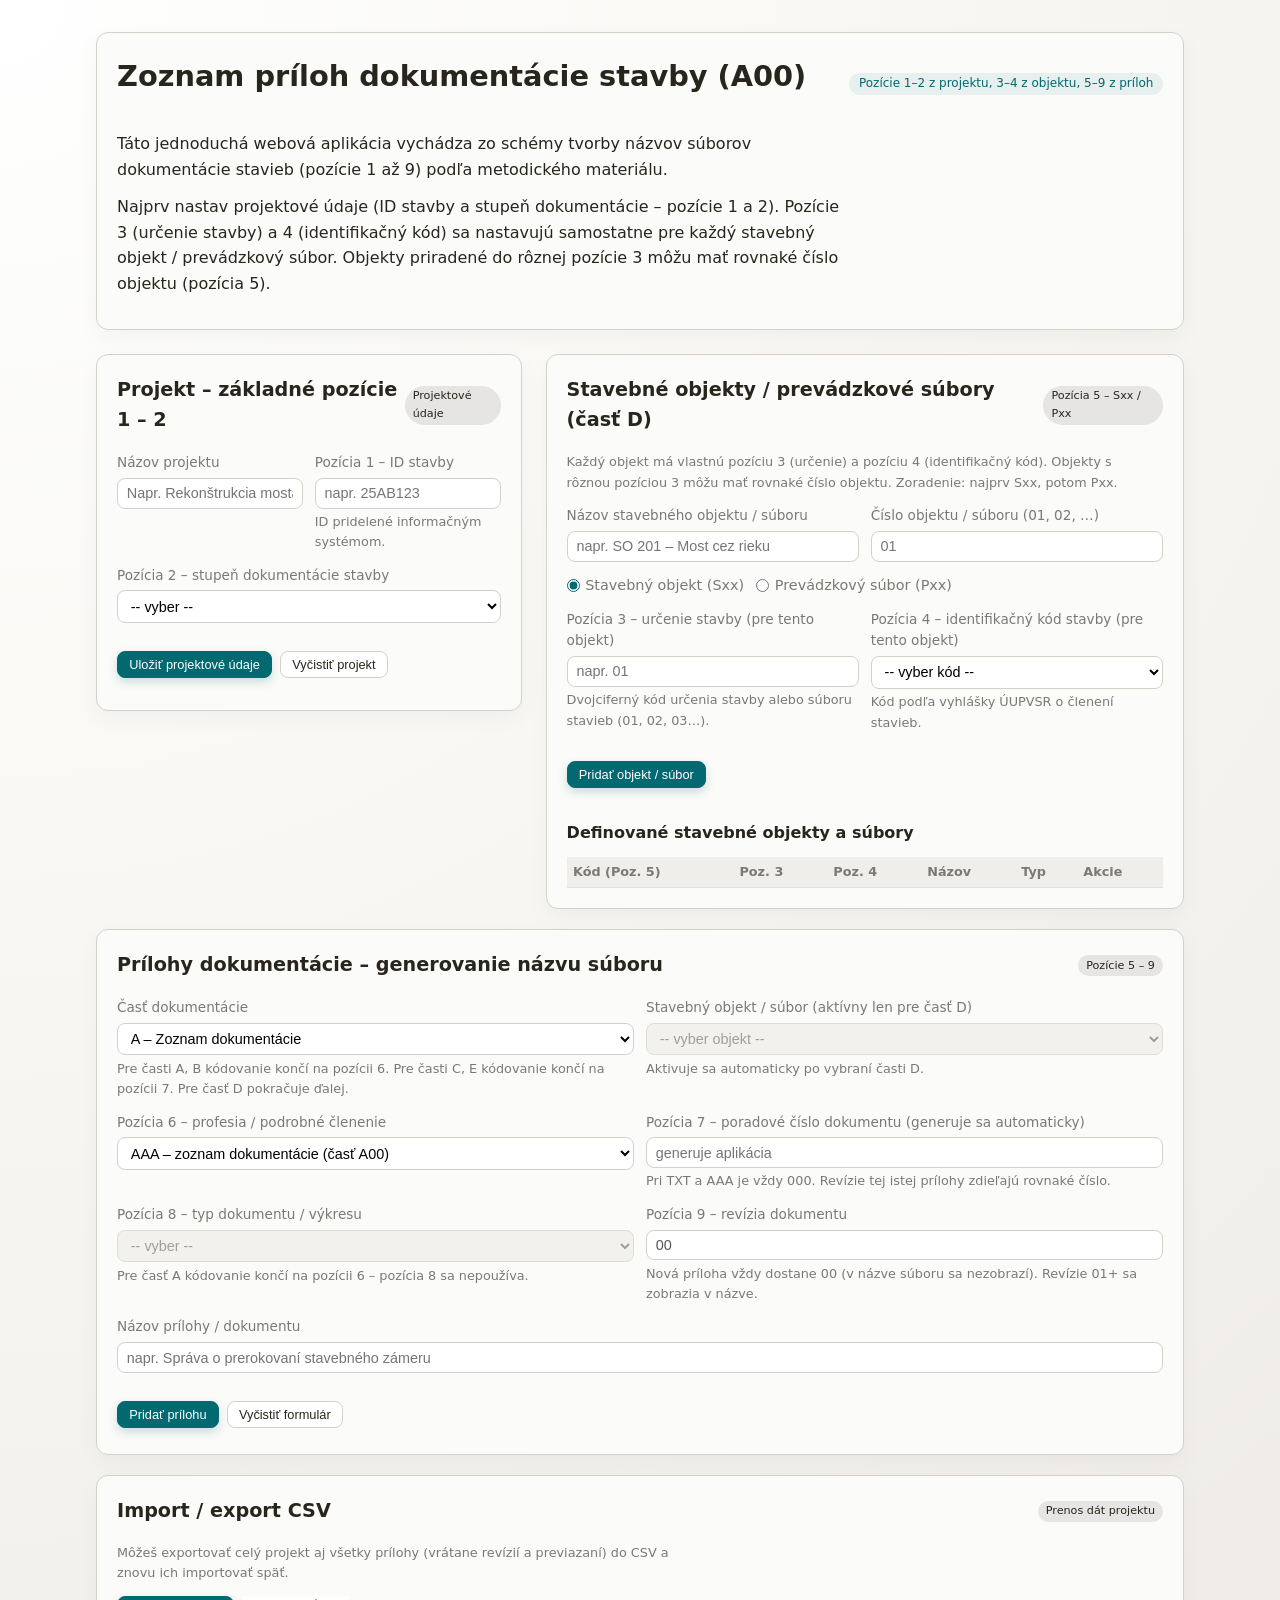
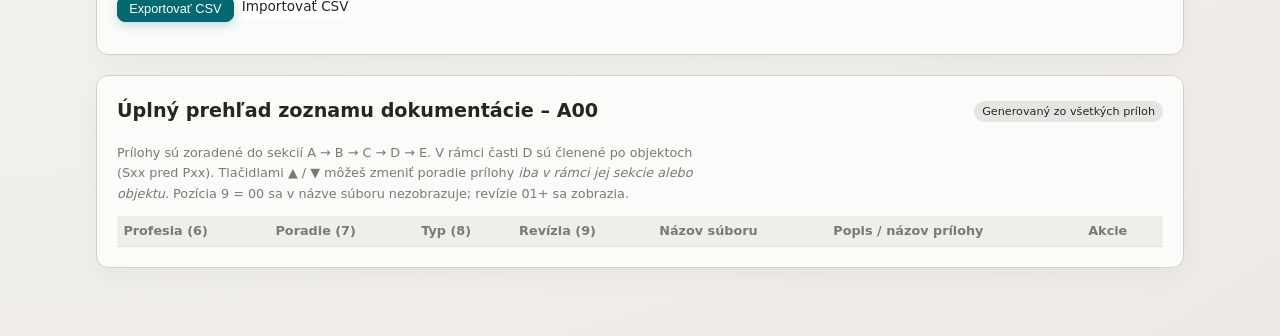
==== commit 5d7553a3: "feat: pozície 3 a 4 sa určujú per-stavebný objekt, duplikát čísla objektu povolený pre rôznu poz3" ====
--- a/index.html
+++ b/index.html
@@ -183,16 +183,16 @@
     <header class="panel" style="margin-bottom: var(--space-6);">
       <div class="panel-header">
         <h1>Zoznam príloh dokumentácie stavby (A00)</h1>
-        <span class="badge">Pozície 1–4 z projektu, 5–9 z príloh</span>
+        <span class="badge">Pozície 1–2 z projektu, 3–4 z objektu, 5–9 z príloh</span>
       </div>
       <p>Táto jednoduchá webová aplikácia vychádza zo schémy tvorby názvov súborov dokumentácie stavieb (pozície 1 až 9) podľa metodického materiálu.</p>
-      <p>Najprv nastav projektové údaje (ID stavby, stupeň dokumentácie, určenie stavby a identifikačný kód stavby). Následne môžeš vytvárať prílohy pre časti A, B, C a E projektu a pre jednotlivé stavebné objekty / prevádzkové súbory (časť D). Úplný prehľad A00 sa generuje automaticky zo všetkých príloh.</p>
+      <p>Najprv nastav projektové údaje (ID stavby a stupeň dokumentácie – pozície 1 a 2). Pozície 3 (určenie stavby) a 4 (identifikačný kód) sa nastavujú samostatne pre každý stavebný objekt / prevádzkový súbor. Objekty priradené do rôznej pozície 3 môžu mať rovnaké číslo objektu (pozícia 5).</p>
     </header>
 
     <section class="grid">
       <section class="panel" aria-labelledby="project-settings-heading">
         <div class="panel-header">
-          <h2 id="project-settings-heading">Projekt – základné pozície 1 – 4</h2>
+          <h2 id="project-settings-heading">Projekt – základné pozície 1 – 2</h2>
           <span class="tag">Projektové údaje</span>
         </div>
         <fieldset>
@@ -223,16 +223,45 @@
                 <option value="ZDS">ZDS – zjednodušená dokumentácia / pasport</option>
               </select>
             </div>
+          </div>
+        </fieldset>
+        <div class="btn-group">
+          <button class="btn-primary" id="saveProjectBtn" type="button">Uložiť projektové údaje</button>
+          <button class="btn-secondary" id="resetProjectBtn" type="button">Vyčistiť projekt</button>
+        </div>
+        <div id="projectStatus" class="help-text" style="margin-top: var(--space-3);"></div>
+      </section>
+
+      <section class="panel" aria-labelledby="objects-heading">
+        <div class="panel-header">
+          <h2 id="objects-heading">Stavebné objekty / prevádzkové súbory (časť D)</h2>
+          <span class="tag">Pozícia 5 – Sxx / Pxx</span>
+        </div>
+        <p class="help-text">Každý objekt má vlastnú pozíciu 3 (určenie) a pozíciu 4 (identifikačný kód). Objekty s rôznou pozíciou 3 môžu mať rovnaké číslo objektu. Zoradenie: najprv Sxx, potom Pxx.</p>
+        <fieldset>
+          <div class="fieldset-row">
             <div>
-              <label for="urcenie">Pozícia 3 – určenie stavby / súboru stavieb</label>
-              <input type="text" id="urcenie" placeholder="napr. 01" />
-              <div class="help-text">Dvojciferný kód určenia stavby alebo súboru stavieb (01, 02, 03…).</div>
+              <label for="objectName">Názov stavebného objektu / súboru</label>
+              <input type="text" id="objectName" placeholder="napr. SO 201 – Most cez rieku" />
             </div>
+            <div>
+              <label for="objectNumber">Číslo objektu / súboru (01, 02, …)</label>
+              <input type="text" id="objectNumber" placeholder="01" />
+            </div>
+          </div>
+          <div class="inline-radio">
+            <label><input type="radio" name="objectType" value="S" checked /><span>Stavebný objekt (Sxx)</span></label>
+            <label><input type="radio" name="objectType" value="P" /><span>Prevádzkový súbor (Pxx)</span></label>
           </div>
           <div class="fieldset-row">
             <div>
-              <label for="identKod">Pozícia 4 – identifikačný kód stavby</label>
-              <select id="identKod">
+              <label for="objectUrcenie">Pozícia 3 – určenie stavby (pre tento objekt)</label>
+              <input type="text" id="objectUrcenie" placeholder="napr. 01" />
+              <div class="help-text">Dvojciferný kód určenia stavby alebo súboru stavieb (01, 02, 03…).</div>
+            </div>
+            <div>
+              <label for="objectIdentKod">Pozícia 4 – identifikačný kód stavby (pre tento objekt)</label>
+              <select id="objectIdentKod">
                 <option value="">-- vyber kód --</option>
                 <optgroup label="1 – Budovy">
                   <optgroup label="11 – Bytové budovy">
@@ -308,40 +337,11 @@
           </div>
         </fieldset>
         <div class="btn-group">
-          <button class="btn-primary" id="saveProjectBtn" type="button">Uložiť projektové údaje</button>
-          <button class="btn-secondary" id="resetProjectBtn" type="button">Vyčistiť projekt</button>
-        </div>
-        <div id="projectStatus" class="help-text" style="margin-top: var(--space-3);"></div>
-      </section>
-
-      <section class="panel" aria-labelledby="objects-heading">
-        <div class="panel-header">
-          <h2 id="objects-heading">Stavebné objekty / prevádzkové súbory (časť D)</h2>
-          <span class="tag">Pozícia 5 – Sxx / Pxx</span>
-        </div>
-        <p class="help-text">Podľa schémy sa pri členení časti D používa pozícia 5 ako číslo stavebného objektu (S01, S02…) alebo číslo prevádzkového súboru (P01, P02…). Objekty sú zoradené: najprv Sxx, potom Pxx.</p>
-        <fieldset>
-          <div class="fieldset-row">
-            <div>
-              <label for="objectName">Názov stavebného objektu / súboru</label>
-              <input type="text" id="objectName" placeholder="napr. SO 201 – Most cez rieku" />
-            </div>
-            <div>
-              <label for="objectNumber">Číslo objektu / súboru (01, 02, …)</label>
-              <input type="text" id="objectNumber" placeholder="01" />
-            </div>
-          </div>
-          <div class="inline-radio">
-            <label><input type="radio" name="objectType" value="S" checked /><span>Stavebný objekt (Sxx)</span></label>
-            <label><input type="radio" name="objectType" value="P" /><span>Prevádzkový súbor (Pxx)</span></label>
-          </div>
-        </fieldset>
-        <div class="btn-group">
           <button class="btn-primary" id="addObjectBtn" type="button">Pridať objekt / súbor</button>
         </div>
         <h3 class="section-title" style="font-size: 1rem;">Definované stavebné objekty a súbory</h3>
         <table aria-label="Zoznam stavebných objektov">
-          <thead><tr><th>Kód (Pozícia 5)</th><th>Názov</th><th>Typ</th><th>Akcie</th></tr></thead>
+          <thead><tr><th>Kód (Poz. 5)</th><th>Poz. 3</th><th>Poz. 4</th><th>Názov</th><th>Typ</th><th>Akcie</th></tr></thead>
           <tbody id="objectsTableBody"></tbody>
         </table>
       </section>
@@ -468,7 +468,9 @@
 
   <script>
   (function () {
-    const project = { name: "", id: "", stupen: "", urcenie: "", identKod: "", objects: [], attachments: [] };
+    // project now only stores id and stupen (pozície 1 a 2)
+    // urcenie (poz3) and identKod (poz4) are stored per-object
+    const project = { name: "", id: "", stupen: "", objects: [], attachments: [] };
 
     // Časti kde kódovanie končí na pozícii 6 (poz7 a poz8 sa nepoužívajú)
     const PARTS_END_AT_POZ6 = new Set(["A", "B"]);
@@ -531,11 +533,11 @@
     const projectNameInput       = document.getElementById("projectName");
     const idStavbyInput          = document.getElementById("idStavby");
     const stupenDocSelect        = document.getElementById("stupenDoc");
-    const urcenieInput           = document.getElementById("urcenie");
-    const identKodSelect         = document.getElementById("identKod");
     const projectStatus          = document.getElementById("projectStatus");
     const objectNameInput        = document.getElementById("objectName");
     const objectNumberInput      = document.getElementById("objectNumber");
+    const objectUrcenieInput     = document.getElementById("objectUrcenie");
+    const objectIdentKodSelect   = document.getElementById("objectIdentKod");
       const addObjectBtn         = document.getElementById("addObjectBtn");
     const objectsTableBody       = document.getElementById("objectsTableBody");
     const attachmentObjectSelect = document.getElementById("attachmentObject");
@@ -665,6 +667,8 @@
       project.objects.sort((a, b) => {
         const ra = typeRank[a.type] ?? 99, rb = typeRank[b.type] ?? 99;
         if (ra !== rb) return ra - rb;
+        // Sort by urcenie first, then by number
+        if (a.urcenie !== b.urcenie) return (a.urcenie || "").localeCompare(b.urcenie || "");
         return parseInt(a.number, 10) - parseInt(b.number, 10);
       });
     }
@@ -672,6 +676,13 @@
       if (scope === "project") return { A: "A00", B: "B00", C: "C00", E: "E00", D: "D00" }[part] || "";
       const obj = project.objects.find(o => o.id.toString() === objectId);
       return obj ? obj.code : "";
+    }
+
+    // Returns the full filename prefix for a given object (pozície 1–4)
+    function getObjectPrefix(obj) {
+      if (!project.id || !project.stupen) return null;
+      if (!obj || !obj.urcenie || !obj.identKod) return null;
+      return [project.id, project.stupen, obj.urcenie, obj.identKod].join("_");
     }
 
     /* ── sortOrder ─────────────────────────────────────────────────── */
@@ -801,25 +812,22 @@
 
     /* ── Projekt ───────────────────────────────────────────────────── */
     function saveProject() {
-      project.name = projectNameInput.value.trim();
-      project.id   = idStavbyInput.value.trim();
-      project.stupen   = stupenDocSelect.value;
-      project.urcenie  = urcenieInput.value.trim();
-      project.identKod = identKodSelect.value;
-      if (!project.id || !project.stupen || !project.urcenie || !project.identKod) {
-        projectStatus.textContent = "Vyplň všetky povinné projektové pozície 1 – 4.";
+      project.name   = projectNameInput.value.trim();
+      project.id     = idStavbyInput.value.trim();
+      project.stupen = stupenDocSelect.value;
+      if (!project.id || !project.stupen) {
+        projectStatus.textContent = "Vyplň povinné projektové pozície 1 a 2.";
         projectStatus.style.color = "var(--color-error)"; return;
       }
       projectStatus.textContent = "Projektové údaje uložené. Prefix: " +
-        [project.id, project.stupen, project.urcenie, project.identKod].join("_") + ".";
+        [project.id, project.stupen].join("_") + "_[poz3]_[poz4] (určuje sa pre každý objekt).";
       projectStatus.style.color = "var(--color-text-muted)";
       renderOverview();
     }
 
     function resetProject() {
-      Object.assign(project, { name:"", id:"", stupen:"", urcenie:"", identKod:"", objects:[], attachments:[] });
+      Object.assign(project, { name:"", id:"", stupen:"", objects:[], attachments:[] });
       projectNameInput.value = ""; idStavbyInput.value = ""; stupenDocSelect.value = "";
-      urcenieInput.value = ""; identKodSelect.value = "";
       objectsTableBody.innerHTML = "";
       attachmentObjectSelect.innerHTML = '<option value="">-- vyber objekt --</option>';
       overviewTableBody.innerHTML = "";
@@ -837,6 +845,8 @@
         const tr = document.createElement("tr");
         tr.innerHTML = `
           <td>${obj.code}</td>
+          <td>${obj.urcenie || '<span style="color:var(--color-error)">chýba</span>'}</td>
+          <td>${obj.identKod || '<span style="color:var(--color-error)">chýba</span>'}</td>
           <td>${obj.name}</td>
           <td>${obj.type === "S" ? "Stavebný objekt" : "Prevádzkový súbor"}</td>
           <td class="actions-cell">
@@ -845,7 +855,7 @@
         objectsTableBody.appendChild(tr);
         const opt = document.createElement("option");
         opt.value = obj.id.toString();
-        opt.textContent = `${obj.code} – ${obj.name}`;
+        opt.textContent = `${obj.code} (poz3:${obj.urcenie||"?"}) – ${obj.name}`;
         attachmentObjectSelect.appendChild(opt);
       });
       if (prevObjectId) attachmentObjectSelect.value = prevObjectId;
@@ -867,23 +877,38 @@
     }
 
     function addObject() {
-      const name = objectNameInput.value.trim(), number = objectNumberInput.value.trim();
-      const type = getSelectedObjectType();
+      const name     = objectNameInput.value.trim();
+      const number   = objectNumberInput.value.trim();
+      const type     = getSelectedObjectType();
+      const urcenie  = objectUrcenieInput.value.trim();
+      const identKod = objectIdentKodSelect.value;
+
       if (!name || !number) { alert("Vyplň názov aj číslo objektu / súboru."); return; }
+      if (!urcenie)  { alert("Vyplň pozíciu 3 (určenie stavby) pre tento objekt."); return; }
+      if (!identKod) { alert("Vyber pozíciu 4 (identifikačný kód) pre tento objekt."); return; }
+
       const normalizedNumber = number.padStart(2, "0");
       const code = type + normalizedNumber;
-      if (project.objects.some(o => o.code === code)) { alert(`Objekt s kódom "${code}" už existuje.`); return; }
-      project.objects.push({ id: genUid(), name, number: normalizedNumber, type, code });
+
+      // Duplicate check: code must be unique within the same urcenie (poz3).
+      // Different urcenie (poz3) groups may share the same object number/code.
+      if (project.objects.some(o => o.code === code && o.urcenie === urcenie)) {
+        alert(`Objekt s kódom "${code}" a určením (poz3) "${urcenie}" už existuje. Pre inú pozíciu 3 môžeš použiť rovnaké číslo.`);
+        return;
+      }
+
+      project.objects.push({ id: genUid(), name, number: normalizedNumber, type, code, urcenie, identKod });
       sortObjects();
       objectNameInput.value = ""; objectNumberInput.value = "";
+      objectUrcenieInput.value = ""; objectIdentKodSelect.value = "";
       renderObjects();
     }
 
     /* ── Prílohy ───────────────────────────────────────────────────── */
     function addAttachment() {
       attachmentError.textContent = "";
-      if (!project.id || !project.stupen || !project.urcenie || !project.identKod) {
-        attachmentError.textContent = "Najprv ulož projektové údaje (pozície 1 – 4)."; return;
+      if (!project.id || !project.stupen) {
+        attachmentError.textContent = "Najprv ulož projektové údaje (pozície 1 – 2)."; return;
       }
       const scope = getAttachmentScope(), part = attachmentPartSelect.value;
       const objectId = attachmentObjectSelect.value;
@@ -906,6 +931,15 @@
       }
 
       if (scope === "object" && !objectId) { attachmentError.textContent = "Pre prílohu k časti D vyber konkrétny stavebný objekt."; return; }
+
+      // Validate that the selected object has poz3 and poz4 defined
+      if (scope === "object") {
+        const obj = project.objects.find(o => o.id.toString() === objectId);
+        if (!obj || !obj.urcenie || !obj.identKod) {
+          attachmentError.textContent = "Vybraný objekt nemá definovanú pozíciu 3 alebo 4."; return;
+        }
+      }
+
       const poz5 = derivePozicia5(scope, part, objectId);
       if (!poz5) { attachmentError.textContent = "Nebolo možné odvodiť pozíciu 5."; return; }
       const newAtt = { uid: genUid(), parentUid: null, scope, part, objectId: scope === "object" ? objectId : null,
@@ -954,9 +988,24 @@
 
     /* ── Render prehľadu ───────────────────────────────────────────── */
     function buildFilename(att) {
-      if (!project.id || !project.stupen || !project.urcenie || !project.identKod)
-        return "(projektové pozície 1–4 nie sú kompletné)";
-      const parts = [project.id, project.stupen, project.urcenie, project.identKod, att.poz5, att.poz6];
+      if (!project.id || !project.stupen)
+        return "(projektové pozície 1–2 nie sú kompletné)";
+
+      // For part D, get poz3 and poz4 from the object
+      let urcenie, identKod;
+      if (att.part === "D" && att.objectId) {
+        const obj = project.objects.find(o => o.id.toString() === att.objectId);
+        if (!obj || !obj.urcenie || !obj.identKod) return "(objekt nemá poz3/poz4)";
+        urcenie  = obj.urcenie;
+        identKod = obj.identKod;
+      } else {
+        // For non-D parts, poz3/poz4 are not object-specific — use stored values if any
+        // (legacy: fall back to att.urcenie/att.identKod stored at attachment creation time)
+        urcenie  = att.urcenie  || "(poz3?)";
+        identKod = att.identKod || "(poz4?)";
+      }
+
+      const parts = [project.id, project.stupen, urcenie, identKod, att.poz5, att.poz6];
       // Pre časti A a B kódovanie končí na pozícii 6
       if (PARTS_END_AT_POZ6.has(att.part)) {
         return parts.join("_");
@@ -1033,7 +1082,7 @@
               .filter(a => a.objectId === obj.id.toString())
               .sort((a, b) => a.sortOrder - b.sortOrder);
             if (!objAtts.length) return;
-            appendSubsectionHeader(`${obj.code} – ${obj.name}`);
+            appendSubsectionHeader(`${obj.code} (poz3:${obj.urcenie||"?"}, poz4:${obj.identKod||"?"}) – ${obj.name}`);
             objAtts.forEach((att, i) => appendAttachmentRow(att, i === 0, i === objAtts.length - 1));
           });
           const noObj = atts.filter(a => !a.objectId).sort((a, b) => a.sortOrder - b.sortOrder);
@@ -1068,15 +1117,16 @@
 
     function exportCsv() {
       const rows = [];
+      // Added objectUrcenie and objectIdentKod columns for per-object poz3/poz4
       rows.push(["TYPE","projectName","idStavby","stupenDoc","urcenie","identKod",
-        "objectId","objectName","objectNumber","objectType",
+        "objectId","objectName","objectNumber","objectType","objectUrcenie","objectIdentKod",
         "scope","part","poz5","poz6","poz7","poz8","poz9","title","attachmentObjectId","uid","parentUid","sortOrder"]);
-      rows.push(["PROJECT", project.name, project.id, project.stupen, project.urcenie, project.identKod,
-        "","","","","","","","","","","","","","","",""]);
+      rows.push(["PROJECT", project.name, project.id, project.stupen, "", "",
+        "","","","","","","","","","","","","","","","","",""]);
       project.objects.forEach(obj =>
-        rows.push(["OBJECT","","","","","",obj.id,obj.name,obj.number,obj.type,"","","","","","","","","","","",""]));
+        rows.push(["OBJECT","","","","","",obj.id,obj.name,obj.number,obj.type,obj.urcenie||"",obj.identKod||"","","","","","","","","","","","",""]));
       project.attachments.forEach(att =>
-        rows.push(["ATTACHMENT","","","","","","","","","",
+        rows.push(["ATTACHMENT","","","","","","","","","","","",
           att.scope,att.part,att.poz5,att.poz6,att.poz7,att.poz8,att.poz9,att.title||"",
           att.objectId||"",att.uid||"",att.parentUid||"",att.sortOrder ?? 0]));
       const csv  = rows.map(r => r.map(csvEscape).join(";")).join("\n");
@@ -1112,36 +1162,51 @@
           const rows = lines.map(parseCsvLine), header = rows[0];
           if (!header.length || header[0] !== "TYPE") throw new Error("CSV nemá očakávanú hlavičku.");
 
-          const hasSortOrderCol = header.length > 21 && header[21] === "sortOrder";
-
-          Object.assign(project, { name:"", id:"", stupen:"", urcenie:"", identKod:"", objects:[], attachments:[] });
+          // Detect new format (with objectUrcenie/objectIdentKod at cols 10,11)
+          const hasObjectPoz3Poz4 = header.length > 11 && header[10] === "objectUrcenie";
+          const hasSortOrderCol   = hasObjectPoz3Poz4
+            ? (header.length > 23 && header[23] === "sortOrder")
+            : (header.length > 21 && header[21] === "sortOrder");
+
+          Object.assign(project, { name:"", id:"", stupen:"", objects:[], attachments:[] });
           const objectIdMap = new Map(), uidMap = new Map();
           const groupRowCounter = {};
 
           rows.slice(1).forEach(cols => {
             const type = cols[0] || "";
             if (type === "PROJECT") {
-              project.name = cols[1]||""; project.id = cols[2]||""; project.stupen = cols[3]||"";
-              project.urcenie = cols[4]||""; project.identKod = cols[5]||"";
+              project.name   = cols[1]||"";
+              project.id     = cols[2]||"";
+              project.stupen = cols[3]||"";
+              // legacy: cols[4]=urcenie, cols[5]=identKod — ignored at project level now
             } else if (type === "OBJECT") {
               const oldId = cols[6]||"", newId = genUid();
-              const obj = { id: newId, name: cols[7]||"", number: (cols[8]||"").padStart(2,"0"), type: cols[9]||"S" };
+              const obj = {
+                id: newId,
+                name:     cols[7]||"",
+                number:   (cols[8]||"").padStart(2,"0"),
+                type:     cols[9]||"S",
+                urcenie:  hasObjectPoz3Poz4 ? (cols[10]||"") : "",
+                identKod: hasObjectPoz3Poz4 ? (cols[11]||"") : ""
+              };
               obj.code = obj.type + obj.number;
               project.objects.push(obj); objectIdMap.set(String(oldId), String(newId));
             } else if (type === "ATTACHMENT") {
-              const rawObjId  = cols[18] ? cols[18].trim() : "";
+              // Column offsets shift by 2 when new format (cols 10,11 added)
+              const offset = hasObjectPoz3Poz4 ? 2 : 0;
+              const rawObjId  = cols[20 + offset] ? cols[20 + offset].trim() : "";
               const objectId  = rawObjId ? (objectIdMap.get(rawObjId) || null) : null;
-              const csvUid    = cols[19] ? cols[19].trim() : "";
-              const csvParent = cols[20] ? cols[20].trim() : "";
+              const csvUid    = cols[21 + offset] ? cols[21 + offset].trim() : "";
+              const csvParent = cols[22 + offset] ? cols[22 + offset].trim() : "";
               const newUid    = csvUid || genUid();
               if (csvUid) uidMap.set(csvUid, newUid);
 
               let sortOrder;
-              if (hasSortOrderCol && cols[21] !== undefined && cols[21].trim() !== "") {
-                const parsed = parseInt(cols[21], 10);
+              if (hasSortOrderCol && cols[23 + offset] !== undefined && cols[23 + offset].trim() !== "") {
+                const parsed = parseInt(cols[23 + offset], 10);
                 sortOrder = isNaN(parsed) ? 0 : parsed;
               } else {
-                const rawPart = cols[11] || "A";
+                const rawPart = cols[13 + offset] || "A";
                 const tempGk  = rawPart === "D" ? `D|${rawObjId}` : rawPart;
                 if (groupRowCounter[tempGk] === undefined) groupRowCounter[tempGk] = 0;
                 sortOrder = groupRowCounter[tempGk]++;
@@ -1149,9 +1214,14 @@
 
               project.attachments.push({
                 uid: newUid, parentUid: null,
-                scope: cols[10]||"project", part: cols[11]||"A",
-                poz5: cols[12]||"", poz6: cols[13]||"", poz7: cols[14]||"",
-                poz8: cols[15]||"", poz9: cols[16]||"00", title: cols[17]||"",
+                scope:    cols[12 + offset]||"project",
+                part:     cols[13 + offset]||"A",
+                poz5:     cols[14 + offset]||"",
+                poz6:     cols[15 + offset]||"",
+                poz7:     cols[16 + offset]||"",
+                poz8:     cols[17 + offset]||"",
+                poz9:     cols[18 + offset]||"00",
+                title:    cols[19 + offset]||"",
                 objectId, sortOrder, _csvParent: csvParent
               });
             }
@@ -1166,9 +1236,9 @@
           normalizeSortOrders();
           recomputeAllPoz7();
 
-          projectNameInput.value = project.name; idStavbyInput.value = project.id;
-          stupenDocSelect.value = project.stupen; urcenieInput.value = project.urcenie;
-          identKodSelect.value = project.identKod;
+          projectNameInput.value = project.name;
+          idStavbyInput.value    = project.id;
+          stupenDocSelect.value  = project.stupen;
           renderObjects(); renderOverview();
           projectStatus.textContent = "Projektové údaje načítané z CSV."; projectStatus.style.color = "var(--color-text-muted)";
           csvStatus.textContent = "CSV bolo úspešne importované.";
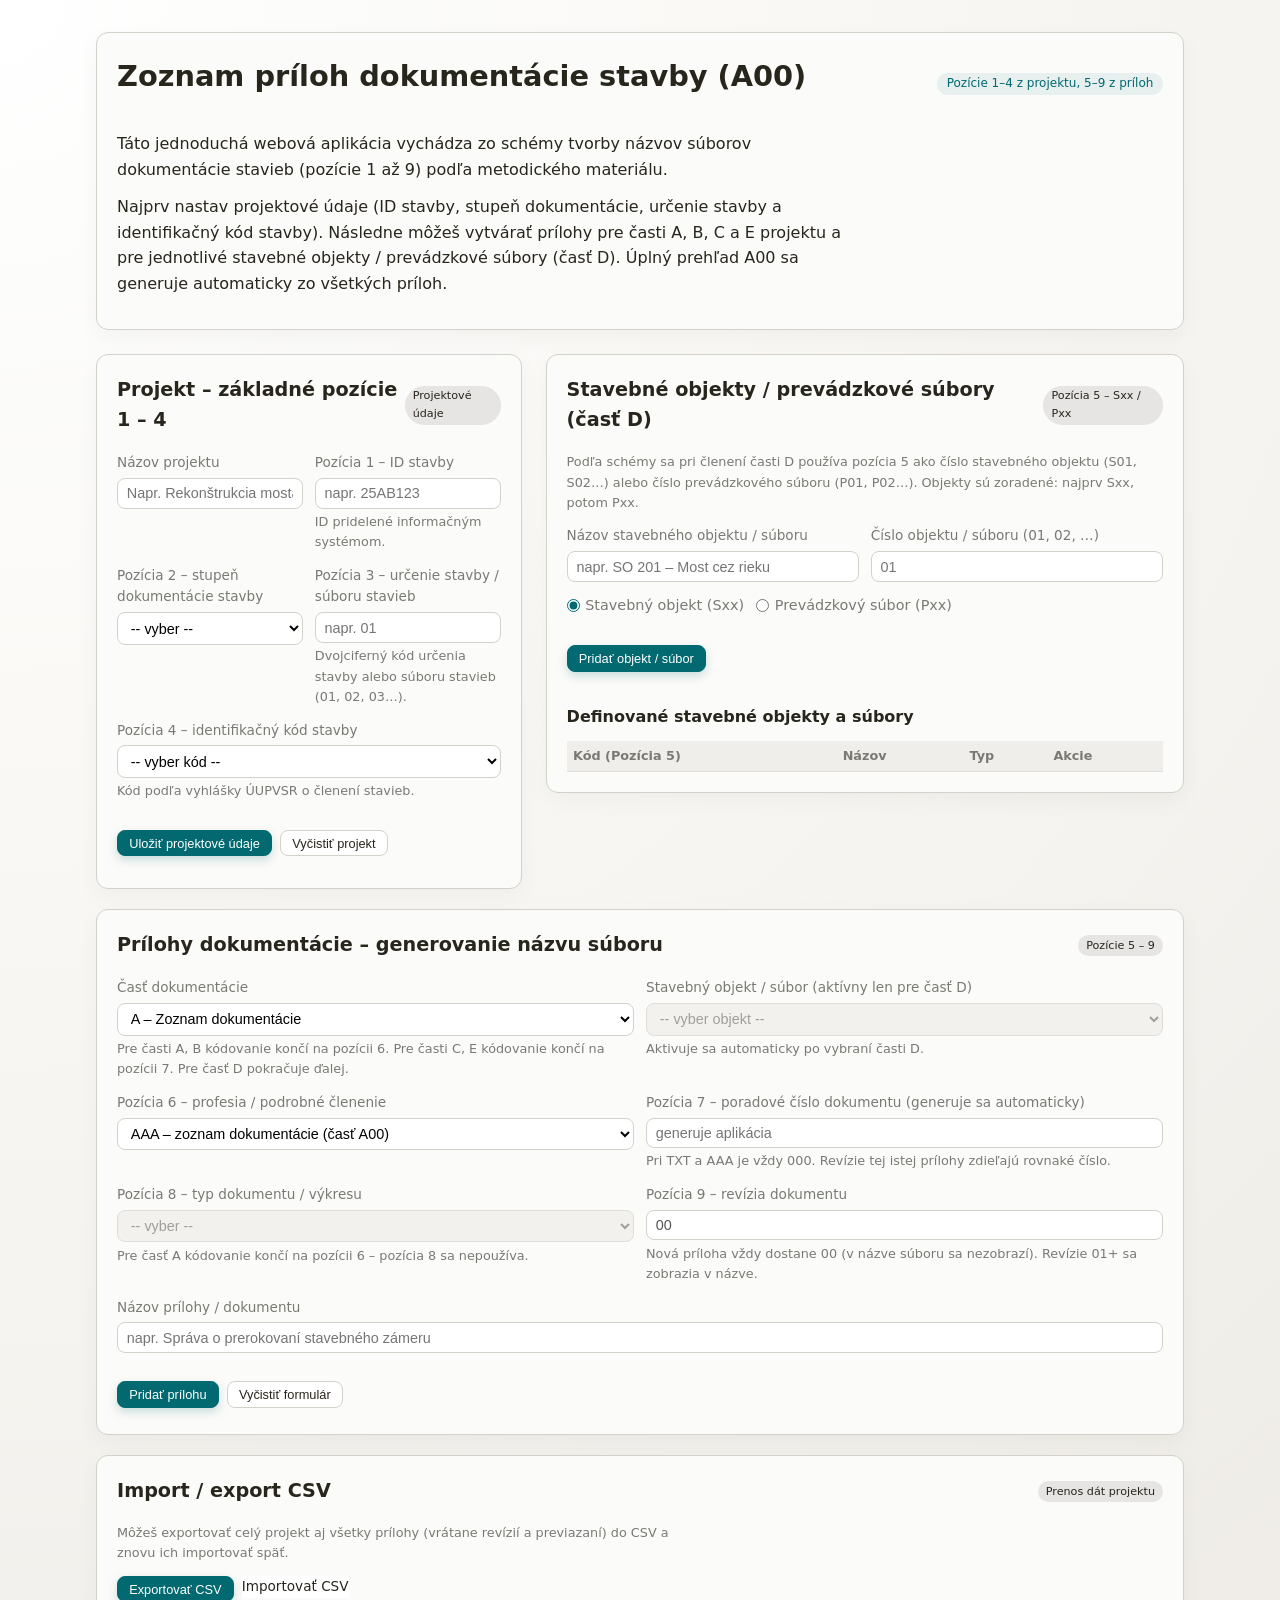
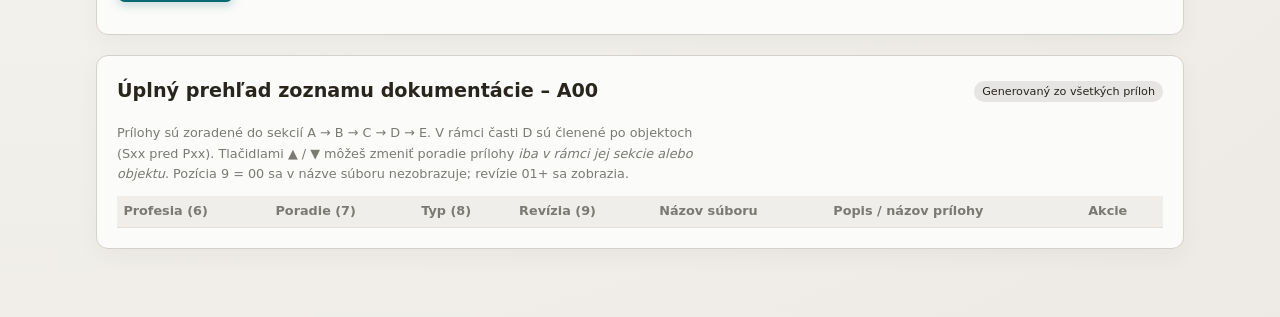
==== commit e59a6ed0: "Navrat spat na predoslu verziu" ====
--- a/index.html
+++ b/index.html
@@ -183,16 +183,16 @@
     <header class="panel" style="margin-bottom: var(--space-6);">
       <div class="panel-header">
         <h1>Zoznam príloh dokumentácie stavby (A00)</h1>
-        <span class="badge">Pozície 1–2 z projektu, 3–4 z objektu, 5–9 z príloh</span>
+        <span class="badge">Pozície 1–4 z projektu, 5–9 z príloh</span>
       </div>
       <p>Táto jednoduchá webová aplikácia vychádza zo schémy tvorby názvov súborov dokumentácie stavieb (pozície 1 až 9) podľa metodického materiálu.</p>
-      <p>Najprv nastav projektové údaje (ID stavby a stupeň dokumentácie – pozície 1 a 2). Pozície 3 (určenie stavby) a 4 (identifikačný kód) sa nastavujú samostatne pre každý stavebný objekt / prevádzkový súbor. Objekty priradené do rôznej pozície 3 môžu mať rovnaké číslo objektu (pozícia 5).</p>
+      <p>Najprv nastav projektové údaje (ID stavby, stupeň dokumentácie, určenie stavby a identifikačný kód stavby). Následne môžeš vytvárať prílohy pre časti A, B, C a E projektu a pre jednotlivé stavebné objekty / prevádzkové súbory (časť D). Úplný prehľad A00 sa generuje automaticky zo všetkých príloh.</p>
     </header>
 
     <section class="grid">
       <section class="panel" aria-labelledby="project-settings-heading">
         <div class="panel-header">
-          <h2 id="project-settings-heading">Projekt – základné pozície 1 – 2</h2>
+          <h2 id="project-settings-heading">Projekt – základné pozície 1 – 4</h2>
           <span class="tag">Projektové údaje</span>
         </div>
         <fieldset>
@@ -223,45 +223,16 @@
                 <option value="ZDS">ZDS – zjednodušená dokumentácia / pasport</option>
               </select>
             </div>
-          </div>
-        </fieldset>
-        <div class="btn-group">
-          <button class="btn-primary" id="saveProjectBtn" type="button">Uložiť projektové údaje</button>
-          <button class="btn-secondary" id="resetProjectBtn" type="button">Vyčistiť projekt</button>
-        </div>
-        <div id="projectStatus" class="help-text" style="margin-top: var(--space-3);"></div>
-      </section>
-
-      <section class="panel" aria-labelledby="objects-heading">
-        <div class="panel-header">
-          <h2 id="objects-heading">Stavebné objekty / prevádzkové súbory (časť D)</h2>
-          <span class="tag">Pozícia 5 – Sxx / Pxx</span>
-        </div>
-        <p class="help-text">Každý objekt má vlastnú pozíciu 3 (určenie) a pozíciu 4 (identifikačný kód). Objekty s rôznou pozíciou 3 môžu mať rovnaké číslo objektu. Zoradenie: najprv Sxx, potom Pxx.</p>
-        <fieldset>
-          <div class="fieldset-row">
             <div>
-              <label for="objectName">Názov stavebného objektu / súboru</label>
-              <input type="text" id="objectName" placeholder="napr. SO 201 – Most cez rieku" />
+              <label for="urcenie">Pozícia 3 – určenie stavby / súboru stavieb</label>
+              <input type="text" id="urcenie" placeholder="napr. 01" />
+              <div class="help-text">Dvojciferný kód určenia stavby alebo súboru stavieb (01, 02, 03…).</div>
             </div>
-            <div>
-              <label for="objectNumber">Číslo objektu / súboru (01, 02, …)</label>
-              <input type="text" id="objectNumber" placeholder="01" />
-            </div>
-          </div>
-          <div class="inline-radio">
-            <label><input type="radio" name="objectType" value="S" checked /><span>Stavebný objekt (Sxx)</span></label>
-            <label><input type="radio" name="objectType" value="P" /><span>Prevádzkový súbor (Pxx)</span></label>
           </div>
           <div class="fieldset-row">
             <div>
-              <label for="objectUrcenie">Pozícia 3 – určenie stavby (pre tento objekt)</label>
-              <input type="text" id="objectUrcenie" placeholder="napr. 01" />
-              <div class="help-text">Dvojciferný kód určenia stavby alebo súboru stavieb (01, 02, 03…).</div>
-            </div>
-            <div>
-              <label for="objectIdentKod">Pozícia 4 – identifikačný kód stavby (pre tento objekt)</label>
-              <select id="objectIdentKod">
+              <label for="identKod">Pozícia 4 – identifikačný kód stavby</label>
+              <select id="identKod">
                 <option value="">-- vyber kód --</option>
                 <optgroup label="1 – Budovy">
                   <optgroup label="11 – Bytové budovy">
@@ -337,11 +308,40 @@
           </div>
         </fieldset>
         <div class="btn-group">
+          <button class="btn-primary" id="saveProjectBtn" type="button">Uložiť projektové údaje</button>
+          <button class="btn-secondary" id="resetProjectBtn" type="button">Vyčistiť projekt</button>
+        </div>
+        <div id="projectStatus" class="help-text" style="margin-top: var(--space-3);"></div>
+      </section>
+
+      <section class="panel" aria-labelledby="objects-heading">
+        <div class="panel-header">
+          <h2 id="objects-heading">Stavebné objekty / prevádzkové súbory (časť D)</h2>
+          <span class="tag">Pozícia 5 – Sxx / Pxx</span>
+        </div>
+        <p class="help-text">Podľa schémy sa pri členení časti D používa pozícia 5 ako číslo stavebného objektu (S01, S02…) alebo číslo prevádzkového súboru (P01, P02…). Objekty sú zoradené: najprv Sxx, potom Pxx.</p>
+        <fieldset>
+          <div class="fieldset-row">
+            <div>
+              <label for="objectName">Názov stavebného objektu / súboru</label>
+              <input type="text" id="objectName" placeholder="napr. SO 201 – Most cez rieku" />
+            </div>
+            <div>
+              <label for="objectNumber">Číslo objektu / súboru (01, 02, …)</label>
+              <input type="text" id="objectNumber" placeholder="01" />
+            </div>
+          </div>
+          <div class="inline-radio">
+            <label><input type="radio" name="objectType" value="S" checked /><span>Stavebný objekt (Sxx)</span></label>
+            <label><input type="radio" name="objectType" value="P" /><span>Prevádzkový súbor (Pxx)</span></label>
+          </div>
+        </fieldset>
+        <div class="btn-group">
           <button class="btn-primary" id="addObjectBtn" type="button">Pridať objekt / súbor</button>
         </div>
         <h3 class="section-title" style="font-size: 1rem;">Definované stavebné objekty a súbory</h3>
         <table aria-label="Zoznam stavebných objektov">
-          <thead><tr><th>Kód (Poz. 5)</th><th>Poz. 3</th><th>Poz. 4</th><th>Názov</th><th>Typ</th><th>Akcie</th></tr></thead>
+          <thead><tr><th>Kód (Pozícia 5)</th><th>Názov</th><th>Typ</th><th>Akcie</th></tr></thead>
           <tbody id="objectsTableBody"></tbody>
         </table>
       </section>
@@ -468,9 +468,7 @@
 
   <script>
   (function () {
-    // project now only stores id and stupen (pozície 1 a 2)
-    // urcenie (poz3) and identKod (poz4) are stored per-object
-    const project = { name: "", id: "", stupen: "", objects: [], attachments: [] };
+    const project = { name: "", id: "", stupen: "", urcenie: "", identKod: "", objects: [], attachments: [] };
 
     // Časti kde kódovanie končí na pozícii 6 (poz7 a poz8 sa nepoužívajú)
     const PARTS_END_AT_POZ6 = new Set(["A", "B"]);
@@ -533,11 +531,11 @@
     const projectNameInput       = document.getElementById("projectName");
     const idStavbyInput          = document.getElementById("idStavby");
     const stupenDocSelect        = document.getElementById("stupenDoc");
+    const urcenieInput           = document.getElementById("urcenie");
+    const identKodSelect         = document.getElementById("identKod");
     const projectStatus          = document.getElementById("projectStatus");
     const objectNameInput        = document.getElementById("objectName");
     const objectNumberInput      = document.getElementById("objectNumber");
-    const objectUrcenieInput     = document.getElementById("objectUrcenie");
-    const objectIdentKodSelect   = document.getElementById("objectIdentKod");
       const addObjectBtn         = document.getElementById("addObjectBtn");
     const objectsTableBody       = document.getElementById("objectsTableBody");
     const attachmentObjectSelect = document.getElementById("attachmentObject");
@@ -667,8 +665,6 @@
       project.objects.sort((a, b) => {
         const ra = typeRank[a.type] ?? 99, rb = typeRank[b.type] ?? 99;
         if (ra !== rb) return ra - rb;
-        // Sort by urcenie first, then by number
-        if (a.urcenie !== b.urcenie) return (a.urcenie || "").localeCompare(b.urcenie || "");
         return parseInt(a.number, 10) - parseInt(b.number, 10);
       });
     }
@@ -676,13 +672,6 @@
       if (scope === "project") return { A: "A00", B: "B00", C: "C00", E: "E00", D: "D00" }[part] || "";
       const obj = project.objects.find(o => o.id.toString() === objectId);
       return obj ? obj.code : "";
-    }
-
-    // Returns the full filename prefix for a given object (pozície 1–4)
-    function getObjectPrefix(obj) {
-      if (!project.id || !project.stupen) return null;
-      if (!obj || !obj.urcenie || !obj.identKod) return null;
-      return [project.id, project.stupen, obj.urcenie, obj.identKod].join("_");
     }
 
     /* ── sortOrder ─────────────────────────────────────────────────── */
@@ -812,22 +801,25 @@
 
     /* ── Projekt ───────────────────────────────────────────────────── */
     function saveProject() {
-      project.name   = projectNameInput.value.trim();
-      project.id     = idStavbyInput.value.trim();
-      project.stupen = stupenDocSelect.value;
-      if (!project.id || !project.stupen) {
-        projectStatus.textContent = "Vyplň povinné projektové pozície 1 a 2.";
+      project.name = projectNameInput.value.trim();
+      project.id   = idStavbyInput.value.trim();
+      project.stupen   = stupenDocSelect.value;
+      project.urcenie  = urcenieInput.value.trim();
+      project.identKod = identKodSelect.value;
+      if (!project.id || !project.stupen || !project.urcenie || !project.identKod) {
+        projectStatus.textContent = "Vyplň všetky povinné projektové pozície 1 – 4.";
         projectStatus.style.color = "var(--color-error)"; return;
       }
       projectStatus.textContent = "Projektové údaje uložené. Prefix: " +
-        [project.id, project.stupen].join("_") + "_[poz3]_[poz4] (určuje sa pre každý objekt).";
+        [project.id, project.stupen, project.urcenie, project.identKod].join("_") + ".";
       projectStatus.style.color = "var(--color-text-muted)";
       renderOverview();
     }
 
     function resetProject() {
-      Object.assign(project, { name:"", id:"", stupen:"", objects:[], attachments:[] });
+      Object.assign(project, { name:"", id:"", stupen:"", urcenie:"", identKod:"", objects:[], attachments:[] });
       projectNameInput.value = ""; idStavbyInput.value = ""; stupenDocSelect.value = "";
+      urcenieInput.value = ""; identKodSelect.value = "";
       objectsTableBody.innerHTML = "";
       attachmentObjectSelect.innerHTML = '<option value="">-- vyber objekt --</option>';
       overviewTableBody.innerHTML = "";
@@ -845,8 +837,6 @@
         const tr = document.createElement("tr");
         tr.innerHTML = `
           <td>${obj.code}</td>
-          <td>${obj.urcenie || '<span style="color:var(--color-error)">chýba</span>'}</td>
-          <td>${obj.identKod || '<span style="color:var(--color-error)">chýba</span>'}</td>
           <td>${obj.name}</td>
           <td>${obj.type === "S" ? "Stavebný objekt" : "Prevádzkový súbor"}</td>
           <td class="actions-cell">
@@ -855,7 +845,7 @@
         objectsTableBody.appendChild(tr);
         const opt = document.createElement("option");
         opt.value = obj.id.toString();
-        opt.textContent = `${obj.code} (poz3:${obj.urcenie||"?"}) – ${obj.name}`;
+        opt.textContent = `${obj.code} – ${obj.name}`;
         attachmentObjectSelect.appendChild(opt);
       });
       if (prevObjectId) attachmentObjectSelect.value = prevObjectId;
@@ -877,38 +867,23 @@
     }
 
     function addObject() {
-      const name     = objectNameInput.value.trim();
-      const number   = objectNumberInput.value.trim();
-      const type     = getSelectedObjectType();
-      const urcenie  = objectUrcenieInput.value.trim();
-      const identKod = objectIdentKodSelect.value;
-
+      const name = objectNameInput.value.trim(), number = objectNumberInput.value.trim();
+      const type = getSelectedObjectType();
       if (!name || !number) { alert("Vyplň názov aj číslo objektu / súboru."); return; }
-      if (!urcenie)  { alert("Vyplň pozíciu 3 (určenie stavby) pre tento objekt."); return; }
-      if (!identKod) { alert("Vyber pozíciu 4 (identifikačný kód) pre tento objekt."); return; }
-
       const normalizedNumber = number.padStart(2, "0");
       const code = type + normalizedNumber;
-
-      // Duplicate check: code must be unique within the same urcenie (poz3).
-      // Different urcenie (poz3) groups may share the same object number/code.
-      if (project.objects.some(o => o.code === code && o.urcenie === urcenie)) {
-        alert(`Objekt s kódom "${code}" a určením (poz3) "${urcenie}" už existuje. Pre inú pozíciu 3 môžeš použiť rovnaké číslo.`);
-        return;
-      }
-
-      project.objects.push({ id: genUid(), name, number: normalizedNumber, type, code, urcenie, identKod });
+      if (project.objects.some(o => o.code === code)) { alert(`Objekt s kódom "${code}" už existuje.`); return; }
+      project.objects.push({ id: genUid(), name, number: normalizedNumber, type, code });
       sortObjects();
       objectNameInput.value = ""; objectNumberInput.value = "";
-      objectUrcenieInput.value = ""; objectIdentKodSelect.value = "";
       renderObjects();
     }
 
     /* ── Prílohy ───────────────────────────────────────────────────── */
     function addAttachment() {
       attachmentError.textContent = "";
-      if (!project.id || !project.stupen) {
-        attachmentError.textContent = "Najprv ulož projektové údaje (pozície 1 – 2)."; return;
+      if (!project.id || !project.stupen || !project.urcenie || !project.identKod) {
+        attachmentError.textContent = "Najprv ulož projektové údaje (pozície 1 – 4)."; return;
       }
       const scope = getAttachmentScope(), part = attachmentPartSelect.value;
       const objectId = attachmentObjectSelect.value;
@@ -931,15 +906,6 @@
       }
 
       if (scope === "object" && !objectId) { attachmentError.textContent = "Pre prílohu k časti D vyber konkrétny stavebný objekt."; return; }
-
-      // Validate that the selected object has poz3 and poz4 defined
-      if (scope === "object") {
-        const obj = project.objects.find(o => o.id.toString() === objectId);
-        if (!obj || !obj.urcenie || !obj.identKod) {
-          attachmentError.textContent = "Vybraný objekt nemá definovanú pozíciu 3 alebo 4."; return;
-        }
-      }
-
       const poz5 = derivePozicia5(scope, part, objectId);
       if (!poz5) { attachmentError.textContent = "Nebolo možné odvodiť pozíciu 5."; return; }
       const newAtt = { uid: genUid(), parentUid: null, scope, part, objectId: scope === "object" ? objectId : null,
@@ -988,24 +954,9 @@
 
     /* ── Render prehľadu ───────────────────────────────────────────── */
     function buildFilename(att) {
-      if (!project.id || !project.stupen)
-        return "(projektové pozície 1–2 nie sú kompletné)";
-
-      // For part D, get poz3 and poz4 from the object
-      let urcenie, identKod;
-      if (att.part === "D" && att.objectId) {
-        const obj = project.objects.find(o => o.id.toString() === att.objectId);
-        if (!obj || !obj.urcenie || !obj.identKod) return "(objekt nemá poz3/poz4)";
-        urcenie  = obj.urcenie;
-        identKod = obj.identKod;
-      } else {
-        // For non-D parts, poz3/poz4 are not object-specific — use stored values if any
-        // (legacy: fall back to att.urcenie/att.identKod stored at attachment creation time)
-        urcenie  = att.urcenie  || "(poz3?)";
-        identKod = att.identKod || "(poz4?)";
-      }
-
-      const parts = [project.id, project.stupen, urcenie, identKod, att.poz5, att.poz6];
+      if (!project.id || !project.stupen || !project.urcenie || !project.identKod)
+        return "(projektové pozície 1–4 nie sú kompletné)";
+      const parts = [project.id, project.stupen, project.urcenie, project.identKod, att.poz5, att.poz6];
       // Pre časti A a B kódovanie končí na pozícii 6
       if (PARTS_END_AT_POZ6.has(att.part)) {
         return parts.join("_");
@@ -1082,7 +1033,7 @@
               .filter(a => a.objectId === obj.id.toString())
               .sort((a, b) => a.sortOrder - b.sortOrder);
             if (!objAtts.length) return;
-            appendSubsectionHeader(`${obj.code} (poz3:${obj.urcenie||"?"}, poz4:${obj.identKod||"?"}) – ${obj.name}`);
+            appendSubsectionHeader(`${obj.code} – ${obj.name}`);
             objAtts.forEach((att, i) => appendAttachmentRow(att, i === 0, i === objAtts.length - 1));
           });
           const noObj = atts.filter(a => !a.objectId).sort((a, b) => a.sortOrder - b.sortOrder);
@@ -1117,16 +1068,15 @@
 
     function exportCsv() {
       const rows = [];
-      // Added objectUrcenie and objectIdentKod columns for per-object poz3/poz4
       rows.push(["TYPE","projectName","idStavby","stupenDoc","urcenie","identKod",
-        "objectId","objectName","objectNumber","objectType","objectUrcenie","objectIdentKod",
+        "objectId","objectName","objectNumber","objectType",
         "scope","part","poz5","poz6","poz7","poz8","poz9","title","attachmentObjectId","uid","parentUid","sortOrder"]);
-      rows.push(["PROJECT", project.name, project.id, project.stupen, "", "",
-        "","","","","","","","","","","","","","","","","",""]);
+      rows.push(["PROJECT", project.name, project.id, project.stupen, project.urcenie, project.identKod,
+        "","","","","","","","","","","","","","","",""]);
       project.objects.forEach(obj =>
-        rows.push(["OBJECT","","","","","",obj.id,obj.name,obj.number,obj.type,obj.urcenie||"",obj.identKod||"","","","","","","","","","","","",""]));
+        rows.push(["OBJECT","","","","","",obj.id,obj.name,obj.number,obj.type,"","","","","","","","","","","",""]));
       project.attachments.forEach(att =>
-        rows.push(["ATTACHMENT","","","","","","","","","","","",
+        rows.push(["ATTACHMENT","","","","","","","","","",
           att.scope,att.part,att.poz5,att.poz6,att.poz7,att.poz8,att.poz9,att.title||"",
           att.objectId||"",att.uid||"",att.parentUid||"",att.sortOrder ?? 0]));
       const csv  = rows.map(r => r.map(csvEscape).join(";")).join("\n");
@@ -1162,51 +1112,36 @@
           const rows = lines.map(parseCsvLine), header = rows[0];
           if (!header.length || header[0] !== "TYPE") throw new Error("CSV nemá očakávanú hlavičku.");
 
-          // Detect new format (with objectUrcenie/objectIdentKod at cols 10,11)
-          const hasObjectPoz3Poz4 = header.length > 11 && header[10] === "objectUrcenie";
-          const hasSortOrderCol   = hasObjectPoz3Poz4
-            ? (header.length > 23 && header[23] === "sortOrder")
-            : (header.length > 21 && header[21] === "sortOrder");
-
-          Object.assign(project, { name:"", id:"", stupen:"", objects:[], attachments:[] });
+          const hasSortOrderCol = header.length > 21 && header[21] === "sortOrder";
+
+          Object.assign(project, { name:"", id:"", stupen:"", urcenie:"", identKod:"", objects:[], attachments:[] });
           const objectIdMap = new Map(), uidMap = new Map();
           const groupRowCounter = {};
 
           rows.slice(1).forEach(cols => {
             const type = cols[0] || "";
             if (type === "PROJECT") {
-              project.name   = cols[1]||"";
-              project.id     = cols[2]||"";
-              project.stupen = cols[3]||"";
-              // legacy: cols[4]=urcenie, cols[5]=identKod — ignored at project level now
+              project.name = cols[1]||""; project.id = cols[2]||""; project.stupen = cols[3]||"";
+              project.urcenie = cols[4]||""; project.identKod = cols[5]||"";
             } else if (type === "OBJECT") {
               const oldId = cols[6]||"", newId = genUid();
-              const obj = {
-                id: newId,
-                name:     cols[7]||"",
-                number:   (cols[8]||"").padStart(2,"0"),
-                type:     cols[9]||"S",
-                urcenie:  hasObjectPoz3Poz4 ? (cols[10]||"") : "",
-                identKod: hasObjectPoz3Poz4 ? (cols[11]||"") : ""
-              };
+              const obj = { id: newId, name: cols[7]||"", number: (cols[8]||"").padStart(2,"0"), type: cols[9]||"S" };
               obj.code = obj.type + obj.number;
               project.objects.push(obj); objectIdMap.set(String(oldId), String(newId));
             } else if (type === "ATTACHMENT") {
-              // Column offsets shift by 2 when new format (cols 10,11 added)
-              const offset = hasObjectPoz3Poz4 ? 2 : 0;
-              const rawObjId  = cols[20 + offset] ? cols[20 + offset].trim() : "";
+              const rawObjId  = cols[18] ? cols[18].trim() : "";
               const objectId  = rawObjId ? (objectIdMap.get(rawObjId) || null) : null;
-              const csvUid    = cols[21 + offset] ? cols[21 + offset].trim() : "";
-              const csvParent = cols[22 + offset] ? cols[22 + offset].trim() : "";
+              const csvUid    = cols[19] ? cols[19].trim() : "";
+              const csvParent = cols[20] ? cols[20].trim() : "";
               const newUid    = csvUid || genUid();
               if (csvUid) uidMap.set(csvUid, newUid);
 
               let sortOrder;
-              if (hasSortOrderCol && cols[23 + offset] !== undefined && cols[23 + offset].trim() !== "") {
-                const parsed = parseInt(cols[23 + offset], 10);
+              if (hasSortOrderCol && cols[21] !== undefined && cols[21].trim() !== "") {
+                const parsed = parseInt(cols[21], 10);
                 sortOrder = isNaN(parsed) ? 0 : parsed;
               } else {
-                const rawPart = cols[13 + offset] || "A";
+                const rawPart = cols[11] || "A";
                 const tempGk  = rawPart === "D" ? `D|${rawObjId}` : rawPart;
                 if (groupRowCounter[tempGk] === undefined) groupRowCounter[tempGk] = 0;
                 sortOrder = groupRowCounter[tempGk]++;
@@ -1214,14 +1149,9 @@
 
               project.attachments.push({
                 uid: newUid, parentUid: null,
-                scope:    cols[12 + offset]||"project",
-                part:     cols[13 + offset]||"A",
-                poz5:     cols[14 + offset]||"",
-                poz6:     cols[15 + offset]||"",
-                poz7:     cols[16 + offset]||"",
-                poz8:     cols[17 + offset]||"",
-                poz9:     cols[18 + offset]||"00",
-                title:    cols[19 + offset]||"",
+                scope: cols[10]||"project", part: cols[11]||"A",
+                poz5: cols[12]||"", poz6: cols[13]||"", poz7: cols[14]||"",
+                poz8: cols[15]||"", poz9: cols[16]||"00", title: cols[17]||"",
                 objectId, sortOrder, _csvParent: csvParent
               });
             }
@@ -1236,9 +1166,9 @@
           normalizeSortOrders();
           recomputeAllPoz7();
 
-          projectNameInput.value = project.name;
-          idStavbyInput.value    = project.id;
-          stupenDocSelect.value  = project.stupen;
+          projectNameInput.value = project.name; idStavbyInput.value = project.id;
+          stupenDocSelect.value = project.stupen; urcenieInput.value = project.urcenie;
+          identKodSelect.value = project.identKod;
           renderObjects(); renderOverview();
           projectStatus.textContent = "Projektové údaje načítané z CSV."; projectStatus.style.color = "var(--color-text-muted)";
           csvStatus.textContent = "CSV bolo úspešne importované.";
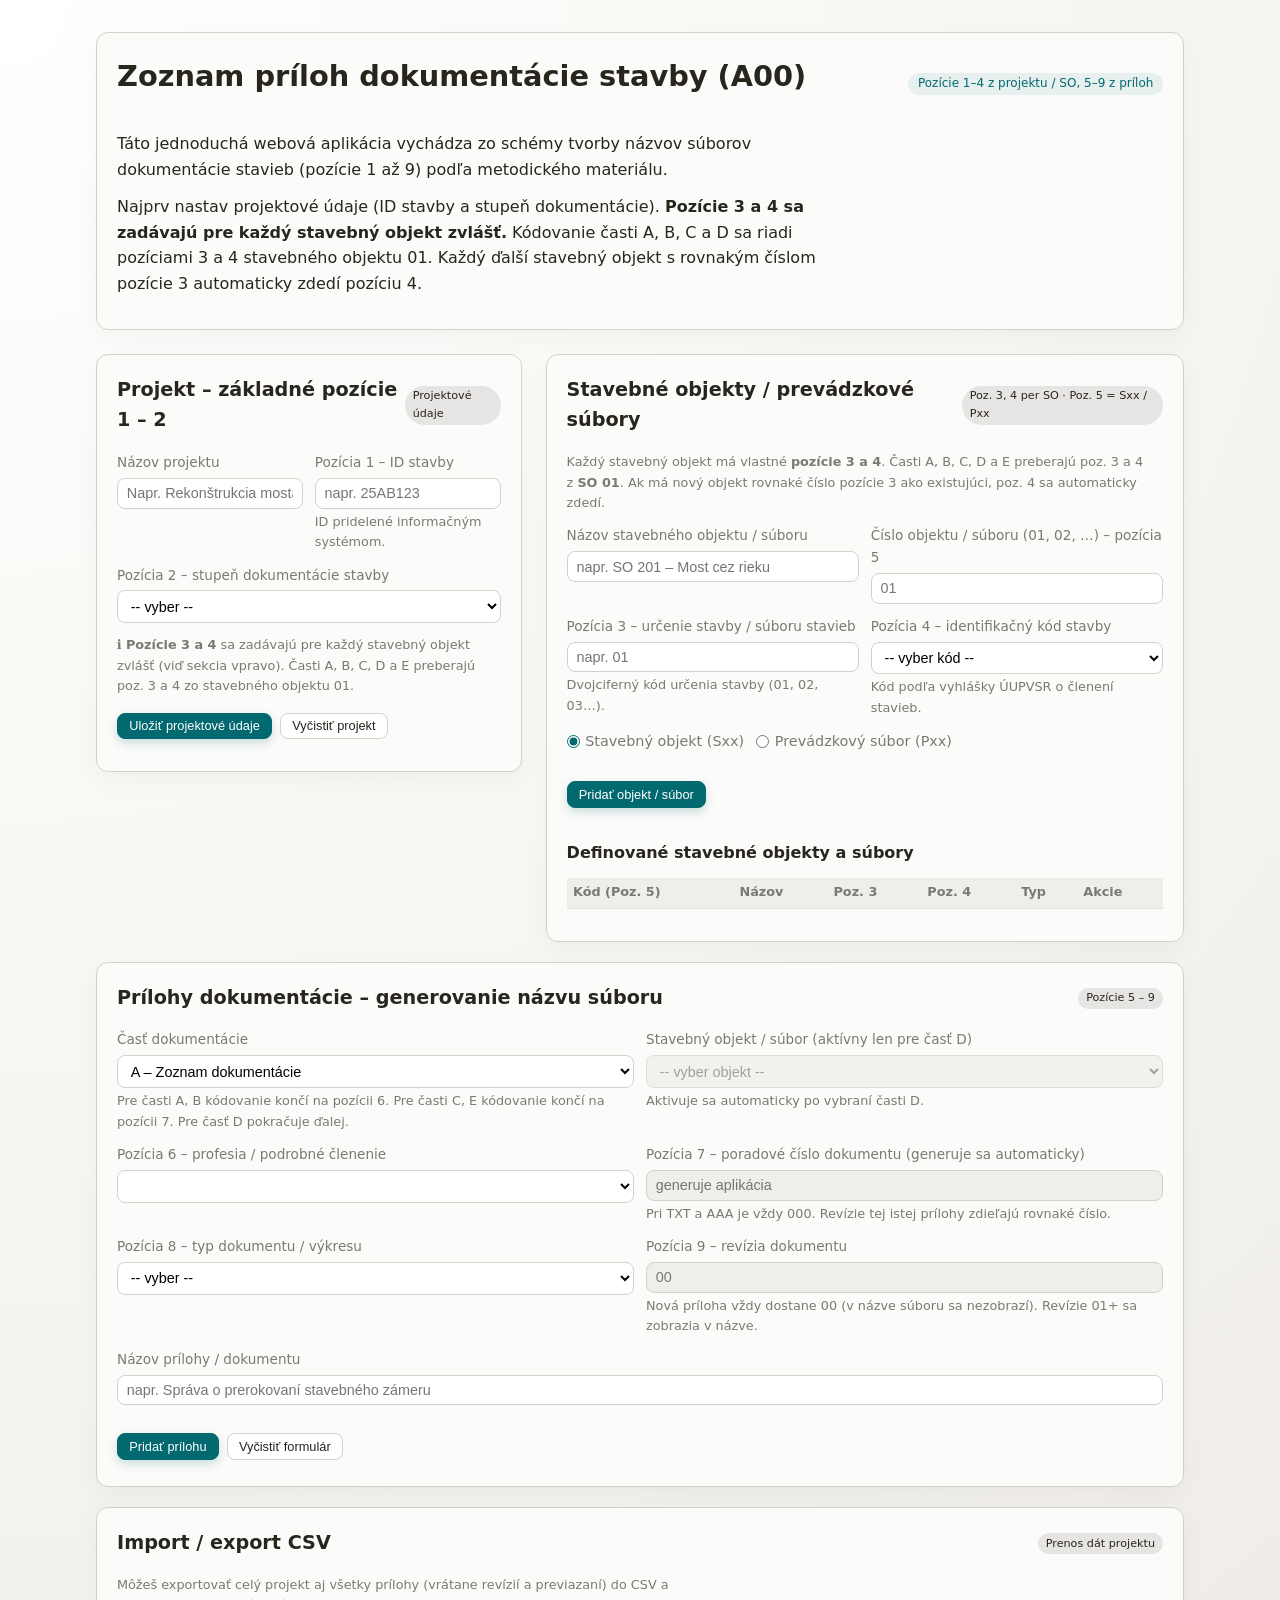
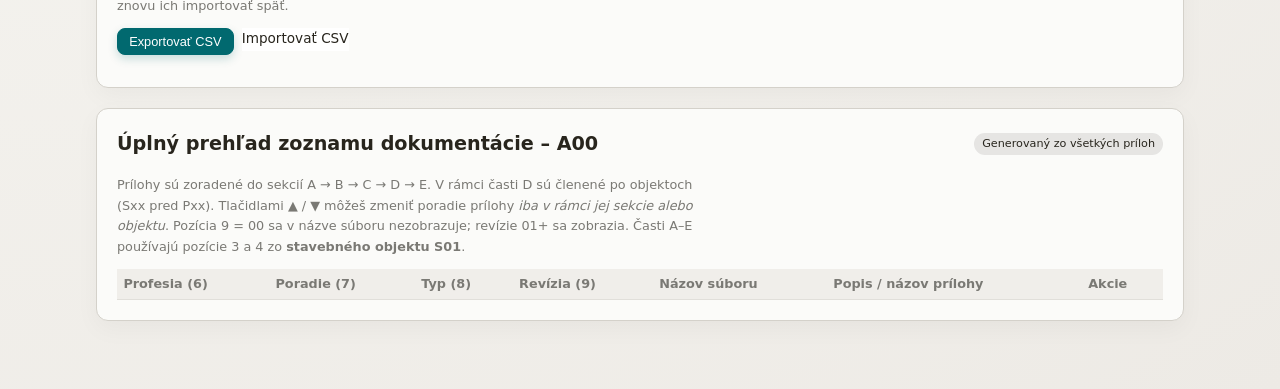
==== commit c20e5ffd: "feat: pozície 3 a 4 sa zadávajú per-stavebný objekt; časti A-E dedia z SO 01; rovnaké poz3 → automat" ====
--- a/index.html
+++ b/index.html
@@ -112,6 +112,7 @@
       box-shadow: 0 0 0 1px rgba(1,105,111,0.15);
     }
     select:disabled { background: #f0eeea; color: var(--color-text-muted); cursor: not-allowed; }
+    input[type="text"]:read-only { background: #f0eeea; color: var(--color-text-muted); cursor: not-allowed; }
 
     .inline-radio { display: flex; gap: var(--space-3); margin-bottom: var(--space-3); flex-wrap: wrap; }
     .inline-radio label { display: inline-flex; align-items: center; gap: 0.35rem; margin-bottom: 0; cursor: pointer; }
@@ -176,6 +177,7 @@
     .error { color: var(--color-error); font-size: 0.8rem; margin-top: 0.4rem; }
     .actions-cell { white-space: nowrap; }
     .rev-badge { display: inline-block; padding: 0.05rem 0.35rem; border-radius: 4px; font-size: 0.7rem; background: #f0e4d0; color: var(--color-revision); margin-left: 0.3rem; vertical-align: middle; }
+    .inherited-badge { display: inline-block; padding: 0.05rem 0.35rem; border-radius: 4px; font-size: 0.68rem; background: rgba(1,105,111,0.08); color: var(--color-primary); margin-left: 0.3rem; vertical-align: middle; }
   </style>
 </head>
 <body>
@@ -183,16 +185,16 @@
     <header class="panel" style="margin-bottom: var(--space-6);">
       <div class="panel-header">
         <h1>Zoznam príloh dokumentácie stavby (A00)</h1>
-        <span class="badge">Pozície 1–4 z projektu, 5–9 z príloh</span>
+        <span class="badge">Pozície 1–4 z projektu / SO, 5–9 z príloh</span>
       </div>
       <p>Táto jednoduchá webová aplikácia vychádza zo schémy tvorby názvov súborov dokumentácie stavieb (pozície 1 až 9) podľa metodického materiálu.</p>
-      <p>Najprv nastav projektové údaje (ID stavby, stupeň dokumentácie, určenie stavby a identifikačný kód stavby). Následne môžeš vytvárať prílohy pre časti A, B, C a E projektu a pre jednotlivé stavebné objekty / prevádzkové súbory (časť D). Úplný prehľad A00 sa generuje automaticky zo všetkých príloh.</p>
+      <p>Najprv nastav projektové údaje (ID stavby a stupeň dokumentácie). <strong>Pozície 3 a 4 sa zadávajú pre každý stavebný objekt zvlášť.</strong> Kódovanie časti A, B, C a D sa riadi pozíciami 3 a 4 stavebného objektu 01. Každý ďalší stavebný objekt s rovnakým číslom pozície 3 automaticky zdedí pozíciu 4.</p>
     </header>
 
     <section class="grid">
       <section class="panel" aria-labelledby="project-settings-heading">
         <div class="panel-header">
-          <h2 id="project-settings-heading">Projekt – základné pozície 1 – 4</h2>
+          <h2 id="project-settings-heading">Projekt – základné pozície 1 – 2</h2>
           <span class="tag">Projektové údaje</span>
         </div>
         <fieldset>
@@ -223,16 +225,44 @@
                 <option value="ZDS">ZDS – zjednodušená dokumentácia / pasport</option>
               </select>
             </div>
-            <div>
-              <label for="urcenie">Pozícia 3 – určenie stavby / súboru stavieb</label>
-              <input type="text" id="urcenie" placeholder="napr. 01" />
-              <div class="help-text">Dvojciferný kód určenia stavby alebo súboru stavieb (01, 02, 03…).</div>
-            </div>
-          </div>
+          </div>
+          <div class="help-text" style="margin-top:var(--space-2);">
+            ℹ️ <strong>Pozície 3 a 4</strong> sa zadávajú pre každý stavebný objekt zvlášť (viď sekcia vpravo). Časti A, B, C, D a E preberajú poz. 3 a 4 zo stavebného objektu 01.
+          </div>
+        </fieldset>
+        <div class="btn-group">
+          <button class="btn-primary" id="saveProjectBtn" type="button">Uložiť projektové údaje</button>
+          <button class="btn-secondary" id="resetProjectBtn" type="button">Vyčistiť projekt</button>
+        </div>
+        <div id="projectStatus" class="help-text" style="margin-top: var(--space-3);"></div>
+      </section>
+
+      <section class="panel" aria-labelledby="objects-heading">
+        <div class="panel-header">
+          <h2 id="objects-heading">Stavebné objekty / prevádzkové súbory</h2>
+          <span class="tag">Poz. 3, 4 per SO · Poz. 5 = Sxx / Pxx</span>
+        </div>
+        <p class="help-text">Každý stavebný objekt má vlastné <strong>pozície 3 a 4</strong>. Časti A, B, C, D a E preberajú poz. 3 a 4 z <strong>SO 01</strong>. Ak má nový objekt rovnaké číslo pozície 3 ako existujúci, poz. 4 sa automaticky zdedí.</p>
+        <fieldset>
           <div class="fieldset-row">
             <div>
-              <label for="identKod">Pozícia 4 – identifikačný kód stavby</label>
-              <select id="identKod">
+              <label for="objectName">Názov stavebného objektu / súboru</label>
+              <input type="text" id="objectName" placeholder="napr. SO 201 – Most cez rieku" />
+            </div>
+            <div>
+              <label for="objectNumber">Číslo objektu / súboru (01, 02, …) – pozícia 5</label>
+              <input type="text" id="objectNumber" placeholder="01" />
+            </div>
+          </div>
+          <div class="fieldset-row">
+            <div>
+              <label for="objectUrcenie">Pozícia 3 – určenie stavby / súboru stavieb</label>
+              <input type="text" id="objectUrcenie" placeholder="napr. 01" />
+              <div class="help-text">Dvojciferný kód určenia stavby (01, 02, 03…).</div>
+            </div>
+            <div>
+              <label for="objectIdentKod">Pozícia 4 – identifikačný kód stavby</label>
+              <select id="objectIdentKod">
                 <option value="">-- vyber kód --</option>
                 <optgroup label="1 – Budovy">
                   <optgroup label="11 – Bytové budovy">
@@ -303,32 +333,7 @@
                   </optgroup>
                 </optgroup>
               </select>
-              <div class="help-text">Kód podľa vyhlášky ÚUPVSR o členení stavieb.</div>
-            </div>
-          </div>
-        </fieldset>
-        <div class="btn-group">
-          <button class="btn-primary" id="saveProjectBtn" type="button">Uložiť projektové údaje</button>
-          <button class="btn-secondary" id="resetProjectBtn" type="button">Vyčistiť projekt</button>
-        </div>
-        <div id="projectStatus" class="help-text" style="margin-top: var(--space-3);"></div>
-      </section>
-
-      <section class="panel" aria-labelledby="objects-heading">
-        <div class="panel-header">
-          <h2 id="objects-heading">Stavebné objekty / prevádzkové súbory (časť D)</h2>
-          <span class="tag">Pozícia 5 – Sxx / Pxx</span>
-        </div>
-        <p class="help-text">Podľa schémy sa pri členení časti D používa pozícia 5 ako číslo stavebného objektu (S01, S02…) alebo číslo prevádzkového súboru (P01, P02…). Objekty sú zoradené: najprv Sxx, potom Pxx.</p>
-        <fieldset>
-          <div class="fieldset-row">
-            <div>
-              <label for="objectName">Názov stavebného objektu / súboru</label>
-              <input type="text" id="objectName" placeholder="napr. SO 201 – Most cez rieku" />
-            </div>
-            <div>
-              <label for="objectNumber">Číslo objektu / súboru (01, 02, …)</label>
-              <input type="text" id="objectNumber" placeholder="01" />
+              <div class="help-text" id="objectIdentKodHelpText">Kód podľa vyhlášky ÚUPVSR o členení stavieb.</div>
             </div>
           </div>
           <div class="inline-radio">
@@ -341,9 +346,10 @@
         </div>
         <h3 class="section-title" style="font-size: 1rem;">Definované stavebné objekty a súbory</h3>
         <table aria-label="Zoznam stavebných objektov">
-          <thead><tr><th>Kód (Pozícia 5)</th><th>Názov</th><th>Typ</th><th>Akcie</th></tr></thead>
+          <thead><tr><th>Kód (Poz. 5)</th><th>Názov</th><th>Poz. 3</th><th>Poz. 4</th><th>Typ</th><th>Akcie</th></tr></thead>
           <tbody id="objectsTableBody"></tbody>
         </table>
+        <div id="objectsStatus" class="help-text" style="margin-top: var(--space-3);"></div>
       </section>
     </section>
 
@@ -448,7 +454,7 @@
         <h2 id="overview-heading">Úplný prehľad zoznamu dokumentácie – A00</h2>
         <span class="tag">Generovaný zo všetkých príloh</span>
       </div>
-      <p class="help-text">Prílohy sú zoradené do sekcií A → B → C → D → E. V rámci časti D sú členené po objektoch (Sxx pred Pxx). Tlačidlami ▲ / ▼ môžeš zmeniť poradie prílohy <em>iba v rámci jej sekcie alebo objektu</em>. Pozícia 9 = 00 sa v názve súboru nezobrazuje; revízie 01+ sa zobrazia.</p>
+      <p class="help-text">Prílohy sú zoradené do sekcií A → B → C → D → E. V rámci časti D sú členené po objektoch (Sxx pred Pxx). Tlačidlami ▲ / ▼ môžeš zmeniť poradie prílohy <em>iba v rámci jej sekcie alebo objektu</em>. Pozícia 9 = 00 sa v názve súboru nezobrazuje; revízie 01+ sa zobrazia. Časti A–E používajú pozície 3 a 4 zo <strong>stavebného objektu S01</strong>.</p>
       <table aria-label="Úplný prehľad zoznamu dokumentácie A00">
         <thead>
           <tr>
@@ -468,7 +474,8 @@
 
   <script>
   (function () {
-    const project = { name: "", id: "", stupen: "", urcenie: "", identKod: "", objects: [], attachments: [] };
+    // project.urcenie a project.identKod sú teraz odvodené z SO 01, nie zadávané globálne
+    const project = { name: "", id: "", stupen: "", objects: [], attachments: [] };
 
     // Časti kde kódovanie končí na pozícii 6 (poz7 a poz8 sa nepoužívajú)
     const PARTS_END_AT_POZ6 = new Set(["A", "B"]);
@@ -477,6 +484,22 @@
 
     function groupKey(att) {
       return att.part === "D" ? `D|${att.objectId || ""}` : att.part;
+    }
+
+    // ── Odvodenie poz3 a poz4 z SO 01 ──────────────────────────────
+    // Vráti {urcenie, identKod} podľa stavebného objektu S01
+    // Pre časti A,B,C,D,E sa vždy berie z S01
+    function getPoz34FromSO01() {
+      const so01 = project.objects.find(o => o.type === "S" && o.number === "01");
+      if (!so01) return { urcenie: "", identKod: "" };
+      return { urcenie: so01.urcenie || "", identKod: so01.identKod || "" };
+    }
+
+    // Pre konkrétny stavebný objekt vráti jeho vlastné poz3 + poz4
+    function getPoz34ForObject(objectId) {
+      const obj = project.objects.find(o => o.id.toString() === objectId);
+      if (!obj) return { urcenie: "", identKod: "" };
+      return { urcenie: obj.urcenie || "", identKod: obj.identKod || "" };
     }
 
     const ALL_POZ6_OPTIONS = [
@@ -510,692 +533,4 @@
       { value: "POV", label: "POV – plán organizácie výstavby" },
       { value: "GDP", label: "GDP – geodetické podklady" },
       { value: "PAM", label: "PAM – pamiatkový výskum" },
-      { value: "EIA", label: "EIA – posúdenie vplyvov na životné prostredie" },
-      { value: "ECB", label: "ECB – energetický certifikát budovy" },
-      { value: "INE", label: "INE – iná profesia / príloha" }
-    ];
-
-    const POZ6_EXCLUDED_FOR_D = new Set(["AAA", "SPR", "SIT"]);
-    const POZ6_ALLOWED_BY_PART = {
-      A: ["AAA"], B: ["SPR"], C: ["SIT"],
-      D: ALL_POZ6_OPTIONS.map(o => o.value).filter(v => !POZ6_EXCLUDED_FOR_D.has(v)),
-      E: ["SZS", "STD"]
-    };
-    const allowedPoz6 = new Set(ALL_POZ6_OPTIONS.map(o => o.value));
-    const allowedPoz8 = new Set(["AAA","TXT","SIT","VYT","VYZ","VYS","STV","N01","N02","P01","P02","POH","REZ","DET","SCH","VVZ","VYV","ROZ"]);
-
-    const PART_LABELS = { A: "A – Zoznam dokumentácie", B: "B – Súhrnná správa", C: "C – Situačné výkresy", D: "D – Dokumentácia stavebných objektov a prevádzkových súborov", E: "E – Prílohy" };
-    const PART_ORDER  = ["A", "B", "C", "D", "E"];
-    const OVERVIEW_COLS = 7;
-
-    const projectNameInput       = document.getElementById("projectName");
-    const idStavbyInput          = document.getElementById("idStavby");
-    const stupenDocSelect        = document.getElementById("stupenDoc");
-    const urcenieInput           = document.getElementById("urcenie");
-    const identKodSelect         = document.getElementById("identKod");
-    const projectStatus          = document.getElementById("projectStatus");
-    const objectNameInput        = document.getElementById("objectName");
-    const objectNumberInput      = document.getElementById("objectNumber");
-      const addObjectBtn         = document.getElementById("addObjectBtn");
-    const objectsTableBody       = document.getElementById("objectsTableBody");
-    const attachmentObjectSelect = document.getElementById("attachmentObject");
-    const attachmentPartSelect   = document.getElementById("attachmentPart");
-    const poz6Wrapper            = document.getElementById("poz6Wrapper");
-    const poz6HelpText           = document.getElementById("poz6HelpText");
-    const poz8Select             = document.getElementById("poz8");
-    const poz8HelpText           = document.getElementById("poz8HelpText");
-    const poz7Input              = document.getElementById("poz7");
-    const poz9Input              = document.getElementById("poz9");
-    const attachmentTitleInput   = document.getElementById("attachmentTitle");
-    const addAttachmentBtn       = document.getElementById("addAttachmentBtn");
-    const clearAttachmentFormBtn = document.getElementById("clearAttachmentFormBtn");
-    const attachmentError        = document.getElementById("attachmentError");
-    const overviewTableBody      = document.getElementById("overviewTableBody");
-    const exportCsvBtn           = document.getElementById("exportCsvBtn");
-    const importCsvInput         = document.getElementById("importCsvInput");
-    const csvStatus              = document.getElementById("csvStatus");
-
-    let poz6Mode = "select";
-
-    function getPoz6El()    { return document.getElementById("poz6"); }
-    function getPoz6Value() {
-      const el = getPoz6El(); if (!el) return "";
-      return el.tagName === "SELECT" ? el.value : el.value.trim().toUpperCase();
-    }
-    function setPoz6Value(val) { const el = getPoz6El(); if (el) el.value = val; }
-
-    function getSelectedAttachmentObjectType() {
-      const objId = attachmentObjectSelect.value; if (!objId) return null;
-      const obj = project.objects.find(o => o.id.toString() === objId);
-      return obj ? obj.type : null;
-    }
-
-    // Aktualizuje stav pozície 8 – pre časti A, B je neaktívna (koniec na poz6)
-    // Pre časti C, E je tiež neaktívna (koniec na poz7)
-    function updatePoz8State() {
-      const part = attachmentPartSelect.value;
-      const isDisabledAt6 = PARTS_END_AT_POZ6.has(part);
-      const isDisabledAt7 = PARTS_END_AT_POZ7.has(part);
-      const isDisabled = isDisabledAt6 || isDisabledAt7;
-      poz8Select.disabled = isDisabled;
-      if (isDisabled) {
-        poz8Select.value = "";
-        if (isDisabledAt6) {
-          poz8HelpText.textContent = "Pre časť " + part + " kódovanie končí na pozícii 6 – pozícia 8 sa nepoužíva.";
-        } else {
-          poz8HelpText.textContent = "Pre časť " + part + " kódovanie končí na pozícii 7 – pozícia 8 sa nepoužíva.";
-        }
-      } else {
-        poz8HelpText.textContent = "";
-      }
-    }
-
-    function updatePoz6Mode() {
-      const part    = attachmentPartSelect.value;
-      const objType = getSelectedAttachmentObjectType();
-      const needInput = (part === "D" && objType === "P");
-
-      if (needInput && poz6Mode !== "input") {
-        const oldEl = getPoz6El();
-        const input = document.createElement("input");
-        input.type = "text"; input.id = "poz6"; input.maxLength = 3;
-        input.placeholder = "napr. 001"; input.pattern = "[0-9]{3}"; input.inputMode = "numeric";
-        input.addEventListener("input", () => {
-          input.value = input.value.replace(/[^0-9]/g, "").slice(0, 3);
-          updatePoz7Preview();
-        });
-        poz6Wrapper.replaceChild(input, oldEl);
-        poz6HelpText.textContent = "Zadaj 3-ciferné číslo prevádzkového súboru (napr. 001).";
-        poz6Mode = "input";
-      } else if (!needInput && poz6Mode !== "select") {
-        const oldEl  = getPoz6El();
-        const select = document.createElement("select");
-        select.id = "poz6";
-        select.addEventListener("change", updatePoz7Preview);
-        poz6Wrapper.replaceChild(select, oldEl);
-        poz6HelpText.textContent = "";
-        poz6Mode = "select";
-        updatePoz6Options();
-      } else if (!needInput && poz6Mode === "select") {
-        updatePoz6Options();
-      }
-      updatePoz8State();
-      updatePoz7Preview();
-    }
-
-    function updatePoz6Options() {
-      const el = getPoz6El();
-      if (!el || el.tagName !== "SELECT") return;
-      const part      = attachmentPartSelect.value;
-      const allowed   = POZ6_ALLOWED_BY_PART[part] || null;
-      const prevValue = el.value;
-      el.innerHTML = "";
-      const ph = document.createElement("option");
-      ph.value = ""; ph.textContent = "-- vyber --";
-      el.appendChild(ph);
-      ALL_POZ6_OPTIONS.forEach(opt => {
-        if (allowed === null || allowed.includes(opt.value)) {
-          const o = document.createElement("option");
-          o.value = opt.value; o.textContent = opt.label;
-          el.appendChild(o);
-        }
-      });
-      if (allowed === null || (prevValue && allowed.includes(prevValue))) {
-        el.value = prevValue;
-      } else {
-        el.value = "";
-        if (allowed && allowed.length === 1) el.value = allowed[0];
-      }
-      updatePoz7Preview();
-    }
-
-    function genUid() { return Date.now().toString(36) + Math.random().toString(36).slice(2, 7); }
-    function getSelectedObjectType() {
-      const sel = document.querySelector("input[name='objectType']:checked");
-      return sel ? sel.value : "S";
-    }
-    function getAttachmentScope() { return attachmentPartSelect.value === "D" ? "object" : "project"; }
-    function updateObjectSelectState() {
-      const isD = attachmentPartSelect.value === "D";
-      attachmentObjectSelect.disabled = !isD;
-      if (!isD) attachmentObjectSelect.value = "";
-    }
-    function sortObjects() {
-      const typeRank = { S: 0, P: 1 };
-      project.objects.sort((a, b) => {
-        const ra = typeRank[a.type] ?? 99, rb = typeRank[b.type] ?? 99;
-        if (ra !== rb) return ra - rb;
-        return parseInt(a.number, 10) - parseInt(b.number, 10);
-      });
-    }
-    function derivePozicia5(scope, part, objectId) {
-      if (scope === "project") return { A: "A00", B: "B00", C: "C00", E: "E00", D: "D00" }[part] || "";
-      const obj = project.objects.find(o => o.id.toString() === objectId);
-      return obj ? obj.code : "";
-    }
-
-    /* ── sortOrder ─────────────────────────────────────────────────── */
-    function nextSortOrder(gk) {
-      let max = -1;
-      project.attachments.forEach(a => { if (groupKey(a) === gk && a.sortOrder > max) max = a.sortOrder; });
-      return max + 1;
-    }
-
-    function groupSorted(gk) {
-      return project.attachments.filter(a => groupKey(a) === gk).sort((a, b) => a.sortOrder - b.sortOrder);
-    }
-
-    function normalizeSortOrders() {
-      const groups = {};
-      project.attachments.forEach(a => {
-        const gk = groupKey(a);
-        if (!groups[gk]) groups[gk] = [];
-        groups[gk].push(a);
-      });
-      Object.values(groups).forEach(list => {
-        list.sort((a, b) => a.sortOrder - b.sortOrder);
-        list.forEach((att, idx) => { att.sortOrder = idx; });
-      });
-    }
-
-    function moveAttachment(uid, dir) {
-      const att = project.attachments.find(a => a.uid === uid);
-      if (!att) return;
-      const gk    = groupKey(att);
-      const peers = groupSorted(gk);
-      const idx   = peers.findIndex(a => a.uid === uid);
-      const swapIdx = idx + dir;
-      if (swapIdx < 0 || swapIdx >= peers.length) return;
-      const tmp = peers[idx].sortOrder;
-      peers[idx].sortOrder = peers[swapIdx].sortOrder;
-      peers[swapIdx].sortOrder = tmp;
-      recomputeAllPoz7();
-      renderOverview();
-    }
-
-    /* ── Poz7 ──────────────────────────────────────────────────────── */
-    function recomputeAllPoz7() {
-      const byGroup = {};
-      project.attachments.forEach(a => {
-        const gk = groupKey(a);
-        if (!byGroup[gk]) byGroup[gk] = [];
-        byGroup[gk].push(a);
-      });
-      Object.values(byGroup).forEach(list => {
-        list.sort((a, b) => {
-          if (a.sortOrder !== b.sortOrder) return a.sortOrder - b.sortOrder;
-          return (a.parentUid ? 1 : 0) - (b.parentUid ? 1 : 0);
-        });
-      });
-      const identityToPoz7 = {}, groupCounters = {};
-      Object.values(byGroup).forEach(list => {
-        list.forEach(att => {
-          if (PARTS_END_AT_POZ6.has(att.part)) { att.poz7 = ""; return; }
-          if (att.poz8 === "AAA" || att.poz8 === "TXT") { att.poz7 = "000"; return; }
-          // Pre časti C a E (koniec na poz7): automatické číslovanie, poz8 sa nepoužíva
-          if (PARTS_END_AT_POZ7.has(att.part)) {
-            const gk = groupKey(att);
-            const rootUid = att.parentUid || att.uid;
-            if (identityToPoz7[rootUid] !== undefined) {
-              att.poz7 = identityToPoz7[rootUid];
-            } else {
-              if (groupCounters[gk] === undefined) groupCounters[gk] = 0;
-              groupCounters[gk] += 1;
-              const num = String(groupCounters[gk]).padStart(3, "0");
-              identityToPoz7[rootUid] = num;
-              att.poz7 = num;
-            }
-            return;
-          }
-          const gk      = groupKey(att);
-          const rootUid = att.parentUid || att.uid;
-          if (identityToPoz7[rootUid] !== undefined) {
-            att.poz7 = identityToPoz7[rootUid];
-          } else {
-            if (groupCounters[gk] === undefined) groupCounters[gk] = 0;
-            groupCounters[gk] += 1;
-            const num = String(groupCounters[gk]).padStart(3, "0");
-            identityToPoz7[rootUid] = num;
-            att.poz7 = num;
-          }
-        });
-      });
-    }
-
-    function computeNextPoz7Preview(scope, part, objectId, poz8) {
-      if (PARTS_END_AT_POZ6.has(part)) return "";
-      // Pre časti C a E poz7 sa generuje automaticky (poz8 ignorujeme)
-      if (PARTS_END_AT_POZ7.has(part)) {
-        const gk  = part === "D" ? `D|${objectId || ""}` : part;
-        let max = 0;
-        project.attachments.forEach(att => {
-          if (groupKey(att) !== gk) return;
-          const n = parseInt(att.poz7, 10);
-          if (!isNaN(n) && n > max) max = n;
-        });
-        return String(max + 1).padStart(3, "0");
-      }
-      if (poz8 === "AAA" || poz8 === "TXT") return "000";
-      const gk  = part === "D" ? `D|${objectId || ""}` : part;
-      let max = 0;
-      project.attachments.forEach(att => {
-        if (att.poz7 === "000") return;
-        if (groupKey(att) !== gk) return;
-        const n = parseInt(att.poz7, 10);
-        if (!isNaN(n) && n > max) max = n;
-      });
-      return String(max + 1).padStart(3, "0");
-    }
-
-    function updatePoz7Preview() {
-      const scope = getAttachmentScope(), part = attachmentPartSelect.value;
-      const objectId = attachmentObjectSelect.value;
-      const poz6 = getPoz6Value(), poz8 = poz8Select.value;
-      if (PARTS_END_AT_POZ6.has(part)) { poz7Input.value = ""; return; }
-      if (!poz6) { poz7Input.value = ""; return; }
-      // Pre časti C a E nevyžadujeme poz8
-      if (!PARTS_END_AT_POZ7.has(part) && !poz8) { poz7Input.value = ""; return; }
-      if (scope === "object" && !objectId) { poz7Input.value = ""; return; }
-      poz7Input.value = computeNextPoz7Preview(scope, part, objectId, poz8);
-    }
-
-    /* ── Projekt ───────────────────────────────────────────────────── */
-    function saveProject() {
-      project.name = projectNameInput.value.trim();
-      project.id   = idStavbyInput.value.trim();
-      project.stupen   = stupenDocSelect.value;
-      project.urcenie  = urcenieInput.value.trim();
-      project.identKod = identKodSelect.value;
-      if (!project.id || !project.stupen || !project.urcenie || !project.identKod) {
-        projectStatus.textContent = "Vyplň všetky povinné projektové pozície 1 – 4.";
-        projectStatus.style.color = "var(--color-error)"; return;
-      }
-      projectStatus.textContent = "Projektové údaje uložené. Prefix: " +
-        [project.id, project.stupen, project.urcenie, project.identKod].join("_") + ".";
-      projectStatus.style.color = "var(--color-text-muted)";
-      renderOverview();
-    }
-
-    function resetProject() {
-      Object.assign(project, { name:"", id:"", stupen:"", urcenie:"", identKod:"", objects:[], attachments:[] });
-      projectNameInput.value = ""; idStavbyInput.value = ""; stupenDocSelect.value = "";
-      urcenieInput.value = ""; identKodSelect.value = "";
-      objectsTableBody.innerHTML = "";
-      attachmentObjectSelect.innerHTML = '<option value="">-- vyber objekt --</option>';
-      overviewTableBody.innerHTML = "";
-      projectStatus.textContent = "Projekt vyčistený.";
-      projectStatus.style.color = "var(--color-text-muted)";
-      updateObjectSelectState(); updatePoz6Mode();
-    }
-
-    /* ── Objekty ───────────────────────────────────────────────────── */
-    function renderObjects() {
-      objectsTableBody.innerHTML = "";
-      const prevObjectId = attachmentObjectSelect.value;
-      attachmentObjectSelect.innerHTML = '<option value="">-- vyber objekt --</option>';
-      project.objects.forEach(obj => {
-        const tr = document.createElement("tr");
-        tr.innerHTML = `
-          <td>${obj.code}</td>
-          <td>${obj.name}</td>
-          <td>${obj.type === "S" ? "Stavebný objekt" : "Prevádzkový súbor"}</td>
-          <td class="actions-cell">
-            <button type="button" class="btn-danger btn-icon" data-obj-action="delete" data-obj-id="${obj.id}" title="Vymazať objekt">✕</button>
-          </td>`;
-        objectsTableBody.appendChild(tr);
-        const opt = document.createElement("option");
-        opt.value = obj.id.toString();
-        opt.textContent = `${obj.code} – ${obj.name}`;
-        attachmentObjectSelect.appendChild(opt);
-      });
-      if (prevObjectId) attachmentObjectSelect.value = prevObjectId;
-      updateObjectSelectState(); updatePoz6Mode();
-    }
-
-    function handleObjectsClick(event) {
-      const btn = event.target.closest("button[data-obj-action]");
-      if (!btn || btn.getAttribute("data-obj-action") !== "delete") return;
-      const objId = btn.getAttribute("data-obj-id");
-      const obj   = project.objects.find(o => o.id.toString() === objId);
-      if (!obj) return;
-      const hasAtt = project.attachments.some(a => a.objectId === objId);
-      if (hasAtt && !confirm(`Objekt "${obj.code} – ${obj.name}" má priradené prílohy. Vymazaním objektu sa tieto prílohy tiež vymažú. Pokračovať?`)) return;
-      if (hasAtt) project.attachments = project.attachments.filter(a => a.objectId !== objId);
-      project.objects = project.objects.filter(o => o.id.toString() !== objId);
-      if (attachmentObjectSelect.value === objId) attachmentObjectSelect.value = "";
-      recomputeAllPoz7(); renderObjects(); renderOverview(); updatePoz7Preview();
-    }
-
-    function addObject() {
-      const name = objectNameInput.value.trim(), number = objectNumberInput.value.trim();
-      const type = getSelectedObjectType();
-      if (!name || !number) { alert("Vyplň názov aj číslo objektu / súboru."); return; }
-      const normalizedNumber = number.padStart(2, "0");
-      const code = type + normalizedNumber;
-      if (project.objects.some(o => o.code === code)) { alert(`Objekt s kódom "${code}" už existuje.`); return; }
-      project.objects.push({ id: genUid(), name, number: normalizedNumber, type, code });
-      sortObjects();
-      objectNameInput.value = ""; objectNumberInput.value = "";
-      renderObjects();
-    }
-
-    /* ── Prílohy ───────────────────────────────────────────────────── */
-    function addAttachment() {
-      attachmentError.textContent = "";
-      if (!project.id || !project.stupen || !project.urcenie || !project.identKod) {
-        attachmentError.textContent = "Najprv ulož projektové údaje (pozície 1 – 4)."; return;
-      }
-      const scope = getAttachmentScope(), part = attachmentPartSelect.value;
-      const objectId = attachmentObjectSelect.value;
-      const poz6 = getPoz6Value();
-      const title = attachmentTitleInput.value.trim();
-
-      if (!poz6) { attachmentError.textContent = "Vyplň pozíciu 6."; return; }
-      if (poz6Mode === "input") {
-        if (!/^[0-9]{3}$/.test(poz6)) { attachmentError.textContent = "Pozícia 6 musí byť presne 3-ciferné číslo (napr. 001)."; return; }
-      } else {
-        if (!allowedPoz6.has(poz6)) { attachmentError.textContent = "Pozícia 6 obsahuje nepovolený kód."; return; }
-      }
-
-      // Pre časti A a B pozícia 8 nie je povinná ani aktívna
-      // Pre časti C a E tiež nie (koniec na poz7)
-      const poz8 = (PARTS_END_AT_POZ6.has(part) || PARTS_END_AT_POZ7.has(part)) ? "" : poz8Select.value;
-      if (!PARTS_END_AT_POZ6.has(part) && !PARTS_END_AT_POZ7.has(part)) {
-        if (!poz8) { attachmentError.textContent = "Vyplň pozíciu 8."; return; }
-        if (!allowedPoz8.has(poz8)) { attachmentError.textContent = "Pozícia 8 obsahuje nepovolený typ dokumentu."; return; }
-      }
-
-      if (scope === "object" && !objectId) { attachmentError.textContent = "Pre prílohu k časti D vyber konkrétny stavebný objekt."; return; }
-      const poz5 = derivePozicia5(scope, part, objectId);
-      if (!poz5) { attachmentError.textContent = "Nebolo možné odvodiť pozíciu 5."; return; }
-      const newAtt = { uid: genUid(), parentUid: null, scope, part, objectId: scope === "object" ? objectId : null,
-        poz5, poz6, poz7: PARTS_END_AT_POZ6.has(part) ? "" : "???", poz8, poz9: "00", title, sortOrder: 0 };
-      newAtt.sortOrder = nextSortOrder(groupKey(newAtt));
-      project.attachments.push(newAtt);
-      recomputeAllPoz7(); renderOverview(); clearAttachmentFormAfterAdd();
-    }
-
-    function createRevision(uid) {
-      const base = project.attachments.find(a => a.uid === uid);
-      if (!base) return;
-      const rootUid = base.parentUid || base.uid;
-      let maxRev = -1;
-      project.attachments.forEach(att => {
-        if ((att.parentUid || att.uid) === rootUid) {
-          const n = parseInt(att.poz9, 10);
-          if (!isNaN(n) && n > maxRev) maxRev = n;
-        }
-      });
-      const newRev = String(maxRev + 1).padStart(2, "0");
-      const gk = groupKey(base);
-      const rev = { uid: genUid(), parentUid: rootUid, scope: base.scope, part: base.part,
-        objectId: base.objectId, poz5: base.poz5, poz6: base.poz6, poz7: base.poz7,
-        poz8: base.poz8, poz9: newRev, title: base.title, sortOrder: nextSortOrder(gk) };
-      project.attachments.push(rev);
-      recomputeAllPoz7(); renderOverview();
-    }
-
-    function clearAttachmentFormAfterAdd() {
-      const el = getPoz6El();
-      if (el) el.value = "";
-      if (poz6Mode === "select") {
-        const allowed = POZ6_ALLOWED_BY_PART[attachmentPartSelect.value];
-        if (allowed && allowed.length === 1) setPoz6Value(allowed[0]);
-      }
-      poz8Select.value = ""; poz9Input.value = "00"; attachmentTitleInput.value = "";
-      attachmentError.textContent = ""; updatePoz7Preview();
-    }
-
-    function clearAttachmentForm() {
-      attachmentPartSelect.value = "A"; poz8Select.value = ""; poz9Input.value = "00";
-      attachmentTitleInput.value = ""; attachmentError.textContent = "";
-      updateObjectSelectState(); updatePoz6Mode();
-    }
-
-    /* ── Render prehľadu ───────────────────────────────────────────── */
-    function buildFilename(att) {
-      if (!project.id || !project.stupen || !project.urcenie || !project.identKod)
-        return "(projektové pozície 1–4 nie sú kompletné)";
-      const parts = [project.id, project.stupen, project.urcenie, project.identKod, att.poz5, att.poz6];
-      // Pre časti A a B kódovanie končí na pozícii 6
-      if (PARTS_END_AT_POZ6.has(att.part)) {
-        return parts.join("_");
-      }
-      // Pre časti C a E kódovanie končí na pozícii 7
-      if (PARTS_END_AT_POZ7.has(att.part)) {
-        parts.push(att.poz7);
-        if (att.poz9 !== "00") parts.push(att.poz9);
-        return parts.join("_");
-      }
-      // Pre časť D pokračuje poz8
-      parts.push(att.poz7, att.poz8);
-      if (att.poz9 !== "00") parts.push(att.poz9);
-      return parts.join("_");
-    }
-
-    function appendSectionHeader(label) {
-      const tr = document.createElement("tr");
-      tr.className = "section-header";
-      const td = document.createElement("td"); td.colSpan = OVERVIEW_COLS; td.textContent = label;
-      tr.appendChild(td); overviewTableBody.appendChild(tr);
-    }
-
-    function appendSubsectionHeader(label) {
-      const tr = document.createElement("tr");
-      tr.className = "subsection-header";
-      const td = document.createElement("td"); td.colSpan = OVERVIEW_COLS; td.textContent = label;
-      tr.appendChild(td); overviewTableBody.appendChild(tr);
-    }
-
-    function appendAttachmentRow(att, isFirst, isLast) {
-      const tr = document.createElement("tr");
-      if (att.parentUid) tr.classList.add("is-revision");
-      const filename = buildFilename(att);
-      const rev9display = att.poz9 === "00"
-        ? `<span style="color:var(--color-text-muted)">–</span>`
-        : `${att.poz9}<span class="rev-badge">rev. ${att.poz9}</span>`;
-      const poz7display = PARTS_END_AT_POZ6.has(att.part) ? `<span style="color:var(--color-text-muted)">–</span>` : att.poz7;
-      const poz8display = (PARTS_END_AT_POZ6.has(att.part) || PARTS_END_AT_POZ7.has(att.part))
-        ? `<span style="color:var(--color-text-muted)">–</span>` : att.poz8;
-      tr.innerHTML = `
-        <td>${att.poz6}</td>
-        <td>${poz7display}</td>
-        <td>${poz8display}</td>
-        <td>${rev9display}</td>
-        <td><code style="font-size:0.78rem;word-break:break-all">${filename}</code></td>
-        <td>${att.title || ""}</td>
-        <td class="actions-cell">
-          <button type="button" class="btn-move" data-action="move-up"   data-uid="${att.uid}" title="Presunúť nahor"   ${isFirst ? "disabled" : ""}>▲</button>
-          <button type="button" class="btn-move" data-action="move-down" data-uid="${att.uid}" title="Presunúť nadol"   ${isLast  ? "disabled" : ""}>▼</button>
-          <button type="button" class="btn-revision" data-action="revision" data-uid="${att.uid}" title="Vytvoriť revíziu tejto prílohy">＋ Revízia</button>
-          <button type="button" class="btn-secondary btn-icon" data-action="delete" data-uid="${att.uid}" title="Vymazať">✕</button>
-        </td>`;
-      overviewTableBody.appendChild(tr);
-    }
-
-    function renderOverview() {
-      overviewTableBody.innerHTML = "";
-      const byPart = {};
-      PART_ORDER.forEach(p => { byPart[p] = []; });
-      project.attachments.forEach(att => { if (byPart[att.part]) byPart[att.part].push(att); });
-
-      PART_ORDER.forEach(part => {
-        const atts = byPart[part];
-        if (!atts.length) return;
-        appendSectionHeader(PART_LABELS[part] || part);
-
-        if (part !== "D") {
-          const sorted = [...atts].sort((a, b) => a.sortOrder - b.sortOrder);
-          sorted.forEach((att, i) => appendAttachmentRow(att, i === 0, i === sorted.length - 1));
-        } else {
-          project.objects.forEach(obj => {
-            const objAtts = atts
-              .filter(a => a.objectId === obj.id.toString())
-              .sort((a, b) => a.sortOrder - b.sortOrder);
-            if (!objAtts.length) return;
-            appendSubsectionHeader(`${obj.code} – ${obj.name}`);
-            objAtts.forEach((att, i) => appendAttachmentRow(att, i === 0, i === objAtts.length - 1));
-          });
-          const noObj = atts.filter(a => !a.objectId).sort((a, b) => a.sortOrder - b.sortOrder);
-          if (noObj.length) {
-            appendSubsectionHeader("(bez priradeného objektu)");
-            noObj.forEach((att, i) => appendAttachmentRow(att, i === 0, i === noObj.length - 1));
-          }
-        }
-      });
-    }
-
-    function handleOverviewClick(event) {
-      const btn = event.target.closest("button[data-action]");
-      if (!btn || btn.disabled) return;
-      const action = btn.getAttribute("data-action");
-      const uid    = btn.getAttribute("data-uid");
-      if (!uid) return;
-      if      (action === "move-up")   moveAttachment(uid, -1);
-      else if (action === "move-down") moveAttachment(uid,  1);
-      else if (action === "revision")  createRevision(uid);
-      else if (action === "delete") {
-        project.attachments = project.attachments.filter(a => a.uid !== uid);
-        recomputeAllPoz7(); renderOverview();
-      }
-    }
-
-    /* ── CSV ───────────────────────────────────────────────────────── */
-    function csvEscape(value) {
-      const s = String(value ?? "");
-      return /[;"\n]/.test(s) ? '"' + s.replace(/"/g, '""') + '"' : s;
-    }
-
-    function exportCsv() {
-      const rows = [];
-      rows.push(["TYPE","projectName","idStavby","stupenDoc","urcenie","identKod",
-        "objectId","objectName","objectNumber","objectType",
-        "scope","part","poz5","poz6","poz7","poz8","poz9","title","attachmentObjectId","uid","parentUid","sortOrder"]);
-      rows.push(["PROJECT", project.name, project.id, project.stupen, project.urcenie, project.identKod,
-        "","","","","","","","","","","","","","","",""]);
-      project.objects.forEach(obj =>
-        rows.push(["OBJECT","","","","","",obj.id,obj.name,obj.number,obj.type,"","","","","","","","","","","",""]));
-      project.attachments.forEach(att =>
-        rows.push(["ATTACHMENT","","","","","","","","","",
-          att.scope,att.part,att.poz5,att.poz6,att.poz7,att.poz8,att.poz9,att.title||"",
-          att.objectId||"",att.uid||"",att.parentUid||"",att.sortOrder ?? 0]));
-      const csv  = rows.map(r => r.map(csvEscape).join(";")).join("\n");
-      const blob = new Blob([csv], { type: "text/csv;charset=utf-8;" });
-      const url  = URL.createObjectURL(blob);
-      const a    = document.createElement("a");
-      a.href = url; a.download = (project.name ? project.name.replace(/\s+/g, "_") : "zoznam_priloh") + ".csv";
-      document.body.appendChild(a); a.click(); a.remove(); URL.revokeObjectURL(url);
-      csvStatus.textContent = "CSV bolo exportované.";
-    }
-
-    function parseCsvLine(line) {
-      const result = []; let current = "", inQuotes = false;
-      for (let i = 0; i < line.length; i++) {
-        const c = line[i];
-        if (c === '"') {
-          if (inQuotes && line[i+1] === '"') { current += '"'; i++; } else inQuotes = !inQuotes;
-        } else if (c === ";" && !inQuotes) { result.push(current); current = ""; }
-        else current += c;
-      }
-      result.push(current); return result;
-    }
-
-    function importCsvFile(event) {
-      const file = event.target.files && event.target.files[0];
-      if (!file) return;
-      const reader = new FileReader();
-      reader.onload = function(e) {
-        try {
-          const text  = String(e.target.result || "").replace(/\r\n/g, "\n").replace(/\r/g, "\n");
-          const lines = text.split("\n").filter(l => l.trim() !== "");
-          if (lines.length < 2) throw new Error("CSV je prázdne alebo neplatné.");
-          const rows = lines.map(parseCsvLine), header = rows[0];
-          if (!header.length || header[0] !== "TYPE") throw new Error("CSV nemá očakávanú hlavičku.");
-
-          const hasSortOrderCol = header.length > 21 && header[21] === "sortOrder";
-
-          Object.assign(project, { name:"", id:"", stupen:"", urcenie:"", identKod:"", objects:[], attachments:[] });
-          const objectIdMap = new Map(), uidMap = new Map();
-          const groupRowCounter = {};
-
-          rows.slice(1).forEach(cols => {
-            const type = cols[0] || "";
-            if (type === "PROJECT") {
-              project.name = cols[1]||""; project.id = cols[2]||""; project.stupen = cols[3]||"";
-              project.urcenie = cols[4]||""; project.identKod = cols[5]||"";
-            } else if (type === "OBJECT") {
-              const oldId = cols[6]||"", newId = genUid();
-              const obj = { id: newId, name: cols[7]||"", number: (cols[8]||"").padStart(2,"0"), type: cols[9]||"S" };
-              obj.code = obj.type + obj.number;
-              project.objects.push(obj); objectIdMap.set(String(oldId), String(newId));
-            } else if (type === "ATTACHMENT") {
-              const rawObjId  = cols[18] ? cols[18].trim() : "";
-              const objectId  = rawObjId ? (objectIdMap.get(rawObjId) || null) : null;
-              const csvUid    = cols[19] ? cols[19].trim() : "";
-              const csvParent = cols[20] ? cols[20].trim() : "";
-              const newUid    = csvUid || genUid();
-              if (csvUid) uidMap.set(csvUid, newUid);
-
-              let sortOrder;
-              if (hasSortOrderCol && cols[21] !== undefined && cols[21].trim() !== "") {
-                const parsed = parseInt(cols[21], 10);
-                sortOrder = isNaN(parsed) ? 0 : parsed;
-              } else {
-                const rawPart = cols[11] || "A";
-                const tempGk  = rawPart === "D" ? `D|${rawObjId}` : rawPart;
-                if (groupRowCounter[tempGk] === undefined) groupRowCounter[tempGk] = 0;
-                sortOrder = groupRowCounter[tempGk]++;
-              }
-
-              project.attachments.push({
-                uid: newUid, parentUid: null,
-                scope: cols[10]||"project", part: cols[11]||"A",
-                poz5: cols[12]||"", poz6: cols[13]||"", poz7: cols[14]||"",
-                poz8: cols[15]||"", poz9: cols[16]||"00", title: cols[17]||"",
-                objectId, sortOrder, _csvParent: csvParent
-              });
-            }
-          });
-
-          project.attachments.forEach(att => {
-            if (att._csvParent) att.parentUid = uidMap.get(att._csvParent) || att._csvParent;
-            delete att._csvParent;
-          });
-
-          sortObjects();
-          normalizeSortOrders();
-          recomputeAllPoz7();
-
-          projectNameInput.value = project.name; idStavbyInput.value = project.id;
-          stupenDocSelect.value = project.stupen; urcenieInput.value = project.urcenie;
-          identKodSelect.value = project.identKod;
-          renderObjects(); renderOverview();
-          projectStatus.textContent = "Projektové údaje načítané z CSV."; projectStatus.style.color = "var(--color-text-muted)";
-          csvStatus.textContent = "CSV bolo úspešne importované.";
-        } catch (err) {
-          csvStatus.textContent = "Chyba importu CSV: " + err.message;
-        } finally { importCsvInput.value = ""; }
-      };
-      reader.readAsText(file, "utf-8");
-    }
-
-    /* ── Event listenery ───────────────────────────────────────────── */
-    document.getElementById("saveProjectBtn").addEventListener("click", saveProject);
-    document.getElementById("resetProjectBtn").addEventListener("click", resetProject);
-    addObjectBtn.addEventListener("click", addObject);
-    objectsTableBody.addEventListener("click", handleObjectsClick);
-    addAttachmentBtn.addEventListener("click", addAttachment);
-    clearAttachmentFormBtn.addEventListener("click", clearAttachmentForm);
-    attachmentPartSelect.addEventListener("change", () => { updateObjectSelectState(); updatePoz6Mode(); });
-    attachmentObjectSelect.addEventListener("change", () => { updatePoz6Mode(); updatePoz7Preview(); });
-    overviewTableBody.addEventListener("click", handleOverviewClick);
-    poz8Select.addEventListener("change", updatePoz7Preview);
-    exportCsvBtn.addEventListener("click", exportCsv);
-    importCsvInput.addEventListener("change", importCsvFile);
-
-    updateObjectSelectState();
-    updatePoz6Mode();
-  })();
-  </script>
-</body>
-</html>
+      { value: "EIA", label: "EIA – posúdenie vplyvov na životné prostredie
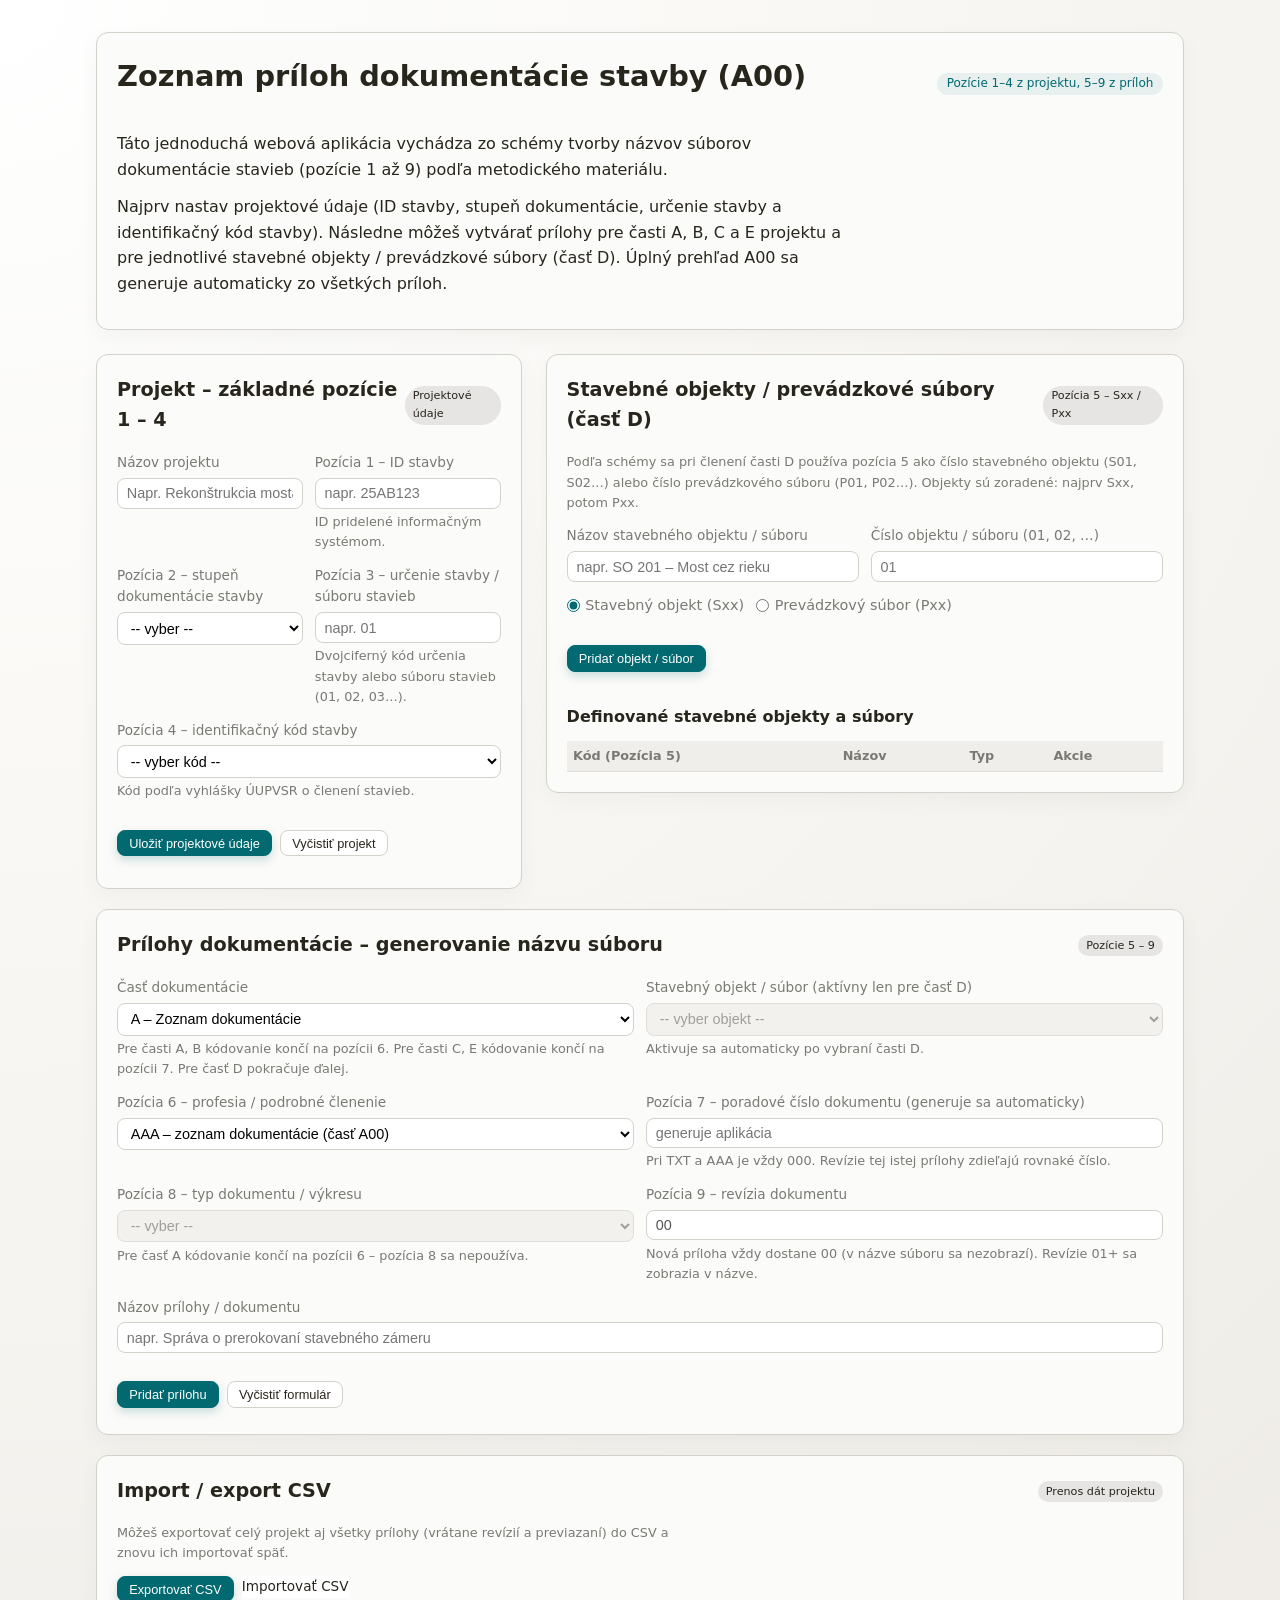
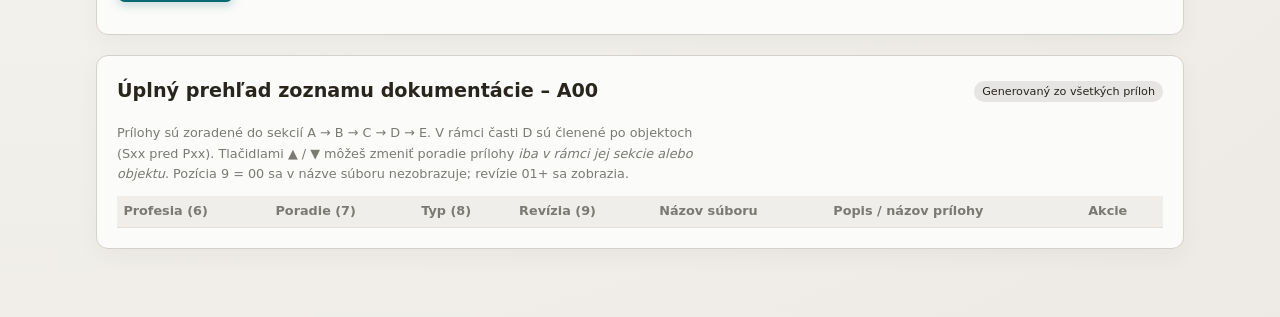
==== commit 38c3b004: "Úprava" ====
--- a/index.html
+++ b/index.html
@@ -112,7 +112,6 @@
       box-shadow: 0 0 0 1px rgba(1,105,111,0.15);
     }
     select:disabled { background: #f0eeea; color: var(--color-text-muted); cursor: not-allowed; }
-    input[type="text"]:read-only { background: #f0eeea; color: var(--color-text-muted); cursor: not-allowed; }
 
     .inline-radio { display: flex; gap: var(--space-3); margin-bottom: var(--space-3); flex-wrap: wrap; }
     .inline-radio label { display: inline-flex; align-items: center; gap: 0.35rem; margin-bottom: 0; cursor: pointer; }
@@ -177,7 +176,6 @@
     .error { color: var(--color-error); font-size: 0.8rem; margin-top: 0.4rem; }
     .actions-cell { white-space: nowrap; }
     .rev-badge { display: inline-block; padding: 0.05rem 0.35rem; border-radius: 4px; font-size: 0.7rem; background: #f0e4d0; color: var(--color-revision); margin-left: 0.3rem; vertical-align: middle; }
-    .inherited-badge { display: inline-block; padding: 0.05rem 0.35rem; border-radius: 4px; font-size: 0.68rem; background: rgba(1,105,111,0.08); color: var(--color-primary); margin-left: 0.3rem; vertical-align: middle; }
   </style>
 </head>
 <body>
@@ -185,16 +183,16 @@
     <header class="panel" style="margin-bottom: var(--space-6);">
       <div class="panel-header">
         <h1>Zoznam príloh dokumentácie stavby (A00)</h1>
-        <span class="badge">Pozície 1–4 z projektu / SO, 5–9 z príloh</span>
+        <span class="badge">Pozície 1–4 z projektu, 5–9 z príloh</span>
       </div>
       <p>Táto jednoduchá webová aplikácia vychádza zo schémy tvorby názvov súborov dokumentácie stavieb (pozície 1 až 9) podľa metodického materiálu.</p>
-      <p>Najprv nastav projektové údaje (ID stavby a stupeň dokumentácie). <strong>Pozície 3 a 4 sa zadávajú pre každý stavebný objekt zvlášť.</strong> Kódovanie časti A, B, C a D sa riadi pozíciami 3 a 4 stavebného objektu 01. Každý ďalší stavebný objekt s rovnakým číslom pozície 3 automaticky zdedí pozíciu 4.</p>
+      <p>Najprv nastav projektové údaje (ID stavby, stupeň dokumentácie, určenie stavby a identifikačný kód stavby). Následne môžeš vytvárať prílohy pre časti A, B, C a E projektu a pre jednotlivé stavebné objekty / prevádzkové súbory (časť D). Úplný prehľad A00 sa generuje automaticky zo všetkých príloh.</p>
     </header>
 
     <section class="grid">
       <section class="panel" aria-labelledby="project-settings-heading">
         <div class="panel-header">
-          <h2 id="project-settings-heading">Projekt – základné pozície 1 – 2</h2>
+          <h2 id="project-settings-heading">Projekt – základné pozície 1 – 4</h2>
           <span class="tag">Projektové údaje</span>
         </div>
         <fieldset>
@@ -225,44 +223,16 @@
                 <option value="ZDS">ZDS – zjednodušená dokumentácia / pasport</option>
               </select>
             </div>
-          </div>
-          <div class="help-text" style="margin-top:var(--space-2);">
-            ℹ️ <strong>Pozície 3 a 4</strong> sa zadávajú pre každý stavebný objekt zvlášť (viď sekcia vpravo). Časti A, B, C, D a E preberajú poz. 3 a 4 zo stavebného objektu 01.
-          </div>
-        </fieldset>
-        <div class="btn-group">
-          <button class="btn-primary" id="saveProjectBtn" type="button">Uložiť projektové údaje</button>
-          <button class="btn-secondary" id="resetProjectBtn" type="button">Vyčistiť projekt</button>
-        </div>
-        <div id="projectStatus" class="help-text" style="margin-top: var(--space-3);"></div>
-      </section>
-
-      <section class="panel" aria-labelledby="objects-heading">
-        <div class="panel-header">
-          <h2 id="objects-heading">Stavebné objekty / prevádzkové súbory</h2>
-          <span class="tag">Poz. 3, 4 per SO · Poz. 5 = Sxx / Pxx</span>
-        </div>
-        <p class="help-text">Každý stavebný objekt má vlastné <strong>pozície 3 a 4</strong>. Časti A, B, C, D a E preberajú poz. 3 a 4 z <strong>SO 01</strong>. Ak má nový objekt rovnaké číslo pozície 3 ako existujúci, poz. 4 sa automaticky zdedí.</p>
-        <fieldset>
-          <div class="fieldset-row">
             <div>
-              <label for="objectName">Názov stavebného objektu / súboru</label>
-              <input type="text" id="objectName" placeholder="napr. SO 201 – Most cez rieku" />
-            </div>
-            <div>
-              <label for="objectNumber">Číslo objektu / súboru (01, 02, …) – pozícia 5</label>
-              <input type="text" id="objectNumber" placeholder="01" />
+              <label for="urcenie">Pozícia 3 – určenie stavby / súboru stavieb</label>
+              <input type="text" id="urcenie" placeholder="napr. 01" />
+              <div class="help-text">Dvojciferný kód určenia stavby alebo súboru stavieb (01, 02, 03…).</div>
             </div>
           </div>
           <div class="fieldset-row">
             <div>
-              <label for="objectUrcenie">Pozícia 3 – určenie stavby / súboru stavieb</label>
-              <input type="text" id="objectUrcenie" placeholder="napr. 01" />
-              <div class="help-text">Dvojciferný kód určenia stavby (01, 02, 03…).</div>
-            </div>
-            <div>
-              <label for="objectIdentKod">Pozícia 4 – identifikačný kód stavby</label>
-              <select id="objectIdentKod">
+              <label for="identKod">Pozícia 4 – identifikačný kód stavby</label>
+              <select id="identKod">
                 <option value="">-- vyber kód --</option>
                 <optgroup label="1 – Budovy">
                   <optgroup label="11 – Bytové budovy">
@@ -333,7 +303,32 @@
                   </optgroup>
                 </optgroup>
               </select>
-              <div class="help-text" id="objectIdentKodHelpText">Kód podľa vyhlášky ÚUPVSR o členení stavieb.</div>
+              <div class="help-text">Kód podľa vyhlášky ÚUPVSR o členení stavieb.</div>
+            </div>
+          </div>
+        </fieldset>
+        <div class="btn-group">
+          <button class="btn-primary" id="saveProjectBtn" type="button">Uložiť projektové údaje</button>
+          <button class="btn-secondary" id="resetProjectBtn" type="button">Vyčistiť projekt</button>
+        </div>
+        <div id="projectStatus" class="help-text" style="margin-top: var(--space-3);"></div>
+      </section>
+
+      <section class="panel" aria-labelledby="objects-heading">
+        <div class="panel-header">
+          <h2 id="objects-heading">Stavebné objekty / prevádzkové súbory (časť D)</h2>
+          <span class="tag">Pozícia 5 – Sxx / Pxx</span>
+        </div>
+        <p class="help-text">Podľa schémy sa pri členení časti D používa pozícia 5 ako číslo stavebného objektu (S01, S02…) alebo číslo prevádzkového súboru (P01, P02…). Objekty sú zoradené: najprv Sxx, potom Pxx.</p>
+        <fieldset>
+          <div class="fieldset-row">
+            <div>
+              <label for="objectName">Názov stavebného objektu / súboru</label>
+              <input type="text" id="objectName" placeholder="napr. SO 201 – Most cez rieku" />
+            </div>
+            <div>
+              <label for="objectNumber">Číslo objektu / súboru (01, 02, …)</label>
+              <input type="text" id="objectNumber" placeholder="01" />
             </div>
           </div>
           <div class="inline-radio">
@@ -346,10 +341,9 @@
         </div>
         <h3 class="section-title" style="font-size: 1rem;">Definované stavebné objekty a súbory</h3>
         <table aria-label="Zoznam stavebných objektov">
-          <thead><tr><th>Kód (Poz. 5)</th><th>Názov</th><th>Poz. 3</th><th>Poz. 4</th><th>Typ</th><th>Akcie</th></tr></thead>
+          <thead><tr><th>Kód (Pozícia 5)</th><th>Názov</th><th>Typ</th><th>Akcie</th></tr></thead>
           <tbody id="objectsTableBody"></tbody>
         </table>
-        <div id="objectsStatus" class="help-text" style="margin-top: var(--space-3);"></div>
       </section>
     </section>
 
@@ -454,7 +448,7 @@
         <h2 id="overview-heading">Úplný prehľad zoznamu dokumentácie – A00</h2>
         <span class="tag">Generovaný zo všetkých príloh</span>
       </div>
-      <p class="help-text">Prílohy sú zoradené do sekcií A → B → C → D → E. V rámci časti D sú členené po objektoch (Sxx pred Pxx). Tlačidlami ▲ / ▼ môžeš zmeniť poradie prílohy <em>iba v rámci jej sekcie alebo objektu</em>. Pozícia 9 = 00 sa v názve súboru nezobrazuje; revízie 01+ sa zobrazia. Časti A–E používajú pozície 3 a 4 zo <strong>stavebného objektu S01</strong>.</p>
+      <p class="help-text">Prílohy sú zoradené do sekcií A → B → C → D → E. V rámci časti D sú členené po objektoch (Sxx pred Pxx). Tlačidlami ▲ / ▼ môžeš zmeniť poradie prílohy <em>iba v rámci jej sekcie alebo objektu</em>. Pozícia 9 = 00 sa v názve súboru nezobrazuje; revízie 01+ sa zobrazia.</p>
       <table aria-label="Úplný prehľad zoznamu dokumentácie A00">
         <thead>
           <tr>
@@ -474,8 +468,7 @@
 
   <script>
   (function () {
-    // project.urcenie a project.identKod sú teraz odvodené z SO 01, nie zadávané globálne
-    const project = { name: "", id: "", stupen: "", objects: [], attachments: [] };
+    const project = { name: "", id: "", stupen: "", urcenie: "", identKod: "", objects: [], attachments: [] };
 
     // Časti kde kódovanie končí na pozícii 6 (poz7 a poz8 sa nepoužívajú)
     const PARTS_END_AT_POZ6 = new Set(["A", "B"]);
@@ -484,22 +477,6 @@
 
     function groupKey(att) {
       return att.part === "D" ? `D|${att.objectId || ""}` : att.part;
-    }
-
-    // ── Odvodenie poz3 a poz4 z SO 01 ──────────────────────────────
-    // Vráti {urcenie, identKod} podľa stavebného objektu S01
-    // Pre časti A,B,C,D,E sa vždy berie z S01
-    function getPoz34FromSO01() {
-      const so01 = project.objects.find(o => o.type === "S" && o.number === "01");
-      if (!so01) return { urcenie: "", identKod: "" };
-      return { urcenie: so01.urcenie || "", identKod: so01.identKod || "" };
-    }
-
-    // Pre konkrétny stavebný objekt vráti jeho vlastné poz3 + poz4
-    function getPoz34ForObject(objectId) {
-      const obj = project.objects.find(o => o.id.toString() === objectId);
-      if (!obj) return { urcenie: "", identKod: "" };
-      return { urcenie: obj.urcenie || "", identKod: obj.identKod || "" };
     }
 
     const ALL_POZ6_OPTIONS = [
@@ -533,4 +510,692 @@
       { value: "POV", label: "POV – plán organizácie výstavby" },
       { value: "GDP", label: "GDP – geodetické podklady" },
       { value: "PAM", label: "PAM – pamiatkový výskum" },
-      { value: "EIA", label: "EIA – posúdenie vplyvov na životné prostredie+      { value: "EIA", label: "EIA – posúdenie vplyvov na životné prostredie" },
+      { value: "ECB", label: "ECB – energetický certifikát budovy" },
+      { value: "INE", label: "INE – iná profesia / príloha" }
+    ];
+
+    const POZ6_EXCLUDED_FOR_D = new Set(["AAA", "SPR", "SIT"]);
+    const POZ6_ALLOWED_BY_PART = {
+      A: ["AAA"], B: ["SPR"], C: ["SIT"],
+      D: ALL_POZ6_OPTIONS.map(o => o.value).filter(v => !POZ6_EXCLUDED_FOR_D.has(v)),
+      E: ["SZS", "STD"]
+    };
+    const allowedPoz6 = new Set(ALL_POZ6_OPTIONS.map(o => o.value));
+    const allowedPoz8 = new Set(["AAA","TXT","SIT","VYT","VYZ","VYS","STV","N01","N02","P01","P02","POH","REZ","DET","SCH","VVZ","VYV","ROZ"]);
+
+    const PART_LABELS = { A: "A – Zoznam dokumentácie", B: "B – Súhrnná správa", C: "C – Situačné výkresy", D: "D – Dokumentácia stavebných objektov a prevádzkových súborov", E: "E – Prílohy" };
+    const PART_ORDER  = ["A", "B", "C", "D", "E"];
+    const OVERVIEW_COLS = 7;
+
+    const projectNameInput       = document.getElementById("projectName");
+    const idStavbyInput          = document.getElementById("idStavby");
+    const stupenDocSelect        = document.getElementById("stupenDoc");
+    const urcenieInput           = document.getElementById("urcenie");
+    const identKodSelect         = document.getElementById("identKod");
+    const projectStatus          = document.getElementById("projectStatus");
+    const objectNameInput        = document.getElementById("objectName");
+    const objectNumberInput      = document.getElementById("objectNumber");
+      const addObjectBtn         = document.getElementById("addObjectBtn");
+    const objectsTableBody       = document.getElementById("objectsTableBody");
+    const attachmentObjectSelect = document.getElementById("attachmentObject");
+    const attachmentPartSelect   = document.getElementById("attachmentPart");
+    const poz6Wrapper            = document.getElementById("poz6Wrapper");
+    const poz6HelpText           = document.getElementById("poz6HelpText");
+    const poz8Select             = document.getElementById("poz8");
+    const poz8HelpText           = document.getElementById("poz8HelpText");
+    const poz7Input              = document.getElementById("poz7");
+    const poz9Input              = document.getElementById("poz9");
+    const attachmentTitleInput   = document.getElementById("attachmentTitle");
+    const addAttachmentBtn       = document.getElementById("addAttachmentBtn");
+    const clearAttachmentFormBtn = document.getElementById("clearAttachmentFormBtn");
+    const attachmentError        = document.getElementById("attachmentError");
+    const overviewTableBody      = document.getElementById("overviewTableBody");
+    const exportCsvBtn           = document.getElementById("exportCsvBtn");
+    const importCsvInput         = document.getElementById("importCsvInput");
+    const csvStatus              = document.getElementById("csvStatus");
+
+    let poz6Mode = "select";
+
+    function getPoz6El()    { return document.getElementById("poz6"); }
+    function getPoz6Value() {
+      const el = getPoz6El(); if (!el) return "";
+      return el.tagName === "SELECT" ? el.value : el.value.trim().toUpperCase();
+    }
+    function setPoz6Value(val) { const el = getPoz6El(); if (el) el.value = val; }
+
+    function getSelectedAttachmentObjectType() {
+      const objId = attachmentObjectSelect.value; if (!objId) return null;
+      const obj = project.objects.find(o => o.id.toString() === objId);
+      return obj ? obj.type : null;
+    }
+
+    // Aktualizuje stav pozície 8 – pre časti A, B je neaktívna (koniec na poz6)
+    // Pre časti C, E je tiež neaktívna (koniec na poz7)
+    function updatePoz8State() {
+      const part = attachmentPartSelect.value;
+      const isDisabledAt6 = PARTS_END_AT_POZ6.has(part);
+      const isDisabledAt7 = PARTS_END_AT_POZ7.has(part);
+      const isDisabled = isDisabledAt6 || isDisabledAt7;
+      poz8Select.disabled = isDisabled;
+      if (isDisabled) {
+        poz8Select.value = "";
+        if (isDisabledAt6) {
+          poz8HelpText.textContent = "Pre časť " + part + " kódovanie končí na pozícii 6 – pozícia 8 sa nepoužíva.";
+        } else {
+          poz8HelpText.textContent = "Pre časť " + part + " kódovanie končí na pozícii 7 – pozícia 8 sa nepoužíva.";
+        }
+      } else {
+        poz8HelpText.textContent = "";
+      }
+    }
+
+    function updatePoz6Mode() {
+      const part    = attachmentPartSelect.value;
+      const objType = getSelectedAttachmentObjectType();
+      const needInput = (part === "D" && objType === "P");
+
+      if (needInput && poz6Mode !== "input") {
+        const oldEl = getPoz6El();
+        const input = document.createElement("input");
+        input.type = "text"; input.id = "poz6"; input.maxLength = 3;
+        input.placeholder = "napr. 001"; input.pattern = "[0-9]{3}"; input.inputMode = "numeric";
+        input.addEventListener("input", () => {
+          input.value = input.value.replace(/[^0-9]/g, "").slice(0, 3);
+          updatePoz7Preview();
+        });
+        poz6Wrapper.replaceChild(input, oldEl);
+        poz6HelpText.textContent = "Zadaj 3-ciferné číslo prevádzkového súboru (napr. 001).";
+        poz6Mode = "input";
+      } else if (!needInput && poz6Mode !== "select") {
+        const oldEl  = getPoz6El();
+        const select = document.createElement("select");
+        select.id = "poz6";
+        select.addEventListener("change", updatePoz7Preview);
+        poz6Wrapper.replaceChild(select, oldEl);
+        poz6HelpText.textContent = "";
+        poz6Mode = "select";
+        updatePoz6Options();
+      } else if (!needInput && poz6Mode === "select") {
+        updatePoz6Options();
+      }
+      updatePoz8State();
+      updatePoz7Preview();
+    }
+
+    function updatePoz6Options() {
+      const el = getPoz6El();
+      if (!el || el.tagName !== "SELECT") return;
+      const part      = attachmentPartSelect.value;
+      const allowed   = POZ6_ALLOWED_BY_PART[part] || null;
+      const prevValue = el.value;
+      el.innerHTML = "";
+      const ph = document.createElement("option");
+      ph.value = ""; ph.textContent = "-- vyber --";
+      el.appendChild(ph);
+      ALL_POZ6_OPTIONS.forEach(opt => {
+        if (allowed === null || allowed.includes(opt.value)) {
+          const o = document.createElement("option");
+          o.value = opt.value; o.textContent = opt.label;
+          el.appendChild(o);
+        }
+      });
+      if (allowed === null || (prevValue && allowed.includes(prevValue))) {
+        el.value = prevValue;
+      } else {
+        el.value = "";
+        if (allowed && allowed.length === 1) el.value = allowed[0];
+      }
+      updatePoz7Preview();
+    }
+
+    function genUid() { return Date.now().toString(36) + Math.random().toString(36).slice(2, 7); }
+    function getSelectedObjectType() {
+      const sel = document.querySelector("input[name='objectType']:checked");
+      return sel ? sel.value : "S";
+    }
+    function getAttachmentScope() { return attachmentPartSelect.value === "D" ? "object" : "project"; }
+    function updateObjectSelectState() {
+      const isD = attachmentPartSelect.value === "D";
+      attachmentObjectSelect.disabled = !isD;
+      if (!isD) attachmentObjectSelect.value = "";
+    }
+    function sortObjects() {
+      const typeRank = { S: 0, P: 1 };
+      project.objects.sort((a, b) => {
+        const ra = typeRank[a.type] ?? 99, rb = typeRank[b.type] ?? 99;
+        if (ra !== rb) return ra - rb;
+        return parseInt(a.number, 10) - parseInt(b.number, 10);
+      });
+    }
+    function derivePozicia5(scope, part, objectId) {
+      if (scope === "project") return { A: "A00", B: "B00", C: "C00", E: "E00", D: "D00" }[part] || "";
+      const obj = project.objects.find(o => o.id.toString() === objectId);
+      return obj ? obj.code : "";
+    }
+
+    /* ── sortOrder ─────────────────────────────────────────────────── */
+    function nextSortOrder(gk) {
+      let max = -1;
+      project.attachments.forEach(a => { if (groupKey(a) === gk && a.sortOrder > max) max = a.sortOrder; });
+      return max + 1;
+    }
+
+    function groupSorted(gk) {
+      return project.attachments.filter(a => groupKey(a) === gk).sort((a, b) => a.sortOrder - b.sortOrder);
+    }
+
+    function normalizeSortOrders() {
+      const groups = {};
+      project.attachments.forEach(a => {
+        const gk = groupKey(a);
+        if (!groups[gk]) groups[gk] = [];
+        groups[gk].push(a);
+      });
+      Object.values(groups).forEach(list => {
+        list.sort((a, b) => a.sortOrder - b.sortOrder);
+        list.forEach((att, idx) => { att.sortOrder = idx; });
+      });
+    }
+
+    function moveAttachment(uid, dir) {
+      const att = project.attachments.find(a => a.uid === uid);
+      if (!att) return;
+      const gk    = groupKey(att);
+      const peers = groupSorted(gk);
+      const idx   = peers.findIndex(a => a.uid === uid);
+      const swapIdx = idx + dir;
+      if (swapIdx < 0 || swapIdx >= peers.length) return;
+      const tmp = peers[idx].sortOrder;
+      peers[idx].sortOrder = peers[swapIdx].sortOrder;
+      peers[swapIdx].sortOrder = tmp;
+      recomputeAllPoz7();
+      renderOverview();
+    }
+
+    /* ── Poz7 ──────────────────────────────────────────────────────── */
+    function recomputeAllPoz7() {
+      const byGroup = {};
+      project.attachments.forEach(a => {
+        const gk = groupKey(a);
+        if (!byGroup[gk]) byGroup[gk] = [];
+        byGroup[gk].push(a);
+      });
+      Object.values(byGroup).forEach(list => {
+        list.sort((a, b) => {
+          if (a.sortOrder !== b.sortOrder) return a.sortOrder - b.sortOrder;
+          return (a.parentUid ? 1 : 0) - (b.parentUid ? 1 : 0);
+        });
+      });
+      const identityToPoz7 = {}, groupCounters = {};
+      Object.values(byGroup).forEach(list => {
+        list.forEach(att => {
+          if (PARTS_END_AT_POZ6.has(att.part)) { att.poz7 = ""; return; }
+          if (att.poz8 === "AAA" || att.poz8 === "TXT") { att.poz7 = "000"; return; }
+          // Pre časti C a E (koniec na poz7): automatické číslovanie, poz8 sa nepoužíva
+          if (PARTS_END_AT_POZ7.has(att.part)) {
+            const gk = groupKey(att);
+            const rootUid = att.parentUid || att.uid;
+            if (identityToPoz7[rootUid] !== undefined) {
+              att.poz7 = identityToPoz7[rootUid];
+            } else {
+              if (groupCounters[gk] === undefined) groupCounters[gk] = 0;
+              groupCounters[gk] += 1;
+              const num = String(groupCounters[gk]).padStart(3, "0");
+              identityToPoz7[rootUid] = num;
+              att.poz7 = num;
+            }
+            return;
+          }
+          const gk      = groupKey(att);
+          const rootUid = att.parentUid || att.uid;
+          if (identityToPoz7[rootUid] !== undefined) {
+            att.poz7 = identityToPoz7[rootUid];
+          } else {
+            if (groupCounters[gk] === undefined) groupCounters[gk] = 0;
+            groupCounters[gk] += 1;
+            const num = String(groupCounters[gk]).padStart(3, "0");
+            identityToPoz7[rootUid] = num;
+            att.poz7 = num;
+          }
+        });
+      });
+    }
+
+    function computeNextPoz7Preview(scope, part, objectId, poz8) {
+      if (PARTS_END_AT_POZ6.has(part)) return "";
+      // Pre časti C a E poz7 sa generuje automaticky (poz8 ignorujeme)
+      if (PARTS_END_AT_POZ7.has(part)) {
+        const gk  = part === "D" ? `D|${objectId || ""}` : part;
+        let max = 0;
+        project.attachments.forEach(att => {
+          if (groupKey(att) !== gk) return;
+          const n = parseInt(att.poz7, 10);
+          if (!isNaN(n) && n > max) max = n;
+        });
+        return String(max + 1).padStart(3, "0");
+      }
+      if (poz8 === "AAA" || poz8 === "TXT") return "000";
+      const gk  = part === "D" ? `D|${objectId || ""}` : part;
+      let max = 0;
+      project.attachments.forEach(att => {
+        if (att.poz7 === "000") return;
+        if (groupKey(att) !== gk) return;
+        const n = parseInt(att.poz7, 10);
+        if (!isNaN(n) && n > max) max = n;
+      });
+      return String(max + 1).padStart(3, "0");
+    }
+
+    function updatePoz7Preview() {
+      const scope = getAttachmentScope(), part = attachmentPartSelect.value;
+      const objectId = attachmentObjectSelect.value;
+      const poz6 = getPoz6Value(), poz8 = poz8Select.value;
+      if (PARTS_END_AT_POZ6.has(part)) { poz7Input.value = ""; return; }
+      if (!poz6) { poz7Input.value = ""; return; }
+      // Pre časti C a E nevyžadujeme poz8
+      if (!PARTS_END_AT_POZ7.has(part) && !poz8) { poz7Input.value = ""; return; }
+      if (scope === "object" && !objectId) { poz7Input.value = ""; return; }
+      poz7Input.value = computeNextPoz7Preview(scope, part, objectId, poz8);
+    }
+
+    /* ── Projekt ───────────────────────────────────────────────────── */
+    function saveProject() {
+      project.name = projectNameInput.value.trim();
+      project.id   = idStavbyInput.value.trim();
+      project.stupen   = stupenDocSelect.value;
+      project.urcenie  = urcenieInput.value.trim();
+      project.identKod = identKodSelect.value;
+      if (!project.id || !project.stupen || !project.urcenie || !project.identKod) {
+        projectStatus.textContent = "Vyplň všetky povinné projektové pozície 1 – 4.";
+        projectStatus.style.color = "var(--color-error)"; return;
+      }
+      projectStatus.textContent = "Projektové údaje uložené. Prefix: " +
+        [project.id, project.stupen, project.urcenie, project.identKod].join("_") + ".";
+      projectStatus.style.color = "var(--color-text-muted)";
+      renderOverview();
+    }
+
+    function resetProject() {
+      Object.assign(project, { name:"", id:"", stupen:"", urcenie:"", identKod:"", objects:[], attachments:[] });
+      projectNameInput.value = ""; idStavbyInput.value = ""; stupenDocSelect.value = "";
+      urcenieInput.value = ""; identKodSelect.value = "";
+      objectsTableBody.innerHTML = "";
+      attachmentObjectSelect.innerHTML = '<option value="">-- vyber objekt --</option>';
+      overviewTableBody.innerHTML = "";
+      projectStatus.textContent = "Projekt vyčistený.";
+      projectStatus.style.color = "var(--color-text-muted)";
+      updateObjectSelectState(); updatePoz6Mode();
+    }
+
+    /* ── Objekty ───────────────────────────────────────────────────── */
+    function renderObjects() {
+      objectsTableBody.innerHTML = "";
+      const prevObjectId = attachmentObjectSelect.value;
+      attachmentObjectSelect.innerHTML = '<option value="">-- vyber objekt --</option>';
+      project.objects.forEach(obj => {
+        const tr = document.createElement("tr");
+        tr.innerHTML = `
+          <td>${obj.code}</td>
+          <td>${obj.name}</td>
+          <td>${obj.type === "S" ? "Stavebný objekt" : "Prevádzkový súbor"}</td>
+          <td class="actions-cell">
+            <button type="button" class="btn-danger btn-icon" data-obj-action="delete" data-obj-id="${obj.id}" title="Vymazať objekt">✕</button>
+          </td>`;
+        objectsTableBody.appendChild(tr);
+        const opt = document.createElement("option");
+        opt.value = obj.id.toString();
+        opt.textContent = `${obj.code} – ${obj.name}`;
+        attachmentObjectSelect.appendChild(opt);
+      });
+      if (prevObjectId) attachmentObjectSelect.value = prevObjectId;
+      updateObjectSelectState(); updatePoz6Mode();
+    }
+
+    function handleObjectsClick(event) {
+      const btn = event.target.closest("button[data-obj-action]");
+      if (!btn || btn.getAttribute("data-obj-action") !== "delete") return;
+      const objId = btn.getAttribute("data-obj-id");
+      const obj   = project.objects.find(o => o.id.toString() === objId);
+      if (!obj) return;
+      const hasAtt = project.attachments.some(a => a.objectId === objId);
+      if (hasAtt && !confirm(`Objekt "${obj.code} – ${obj.name}" má priradené prílohy. Vymazaním objektu sa tieto prílohy tiež vymažú. Pokračovať?`)) return;
+      if (hasAtt) project.attachments = project.attachments.filter(a => a.objectId !== objId);
+      project.objects = project.objects.filter(o => o.id.toString() !== objId);
+      if (attachmentObjectSelect.value === objId) attachmentObjectSelect.value = "";
+      recomputeAllPoz7(); renderObjects(); renderOverview(); updatePoz7Preview();
+    }
+
+    function addObject() {
+      const name = objectNameInput.value.trim(), number = objectNumberInput.value.trim();
+      const type = getSelectedObjectType();
+      if (!name || !number) { alert("Vyplň názov aj číslo objektu / súboru."); return; }
+      const normalizedNumber = number.padStart(2, "0");
+      const code = type + normalizedNumber;
+      if (project.objects.some(o => o.code === code)) { alert(`Objekt s kódom "${code}" už existuje.`); return; }
+      project.objects.push({ id: genUid(), name, number: normalizedNumber, type, code });
+      sortObjects();
+      objectNameInput.value = ""; objectNumberInput.value = "";
+      renderObjects();
+    }
+
+    /* ── Prílohy ───────────────────────────────────────────────────── */
+    function addAttachment() {
+      attachmentError.textContent = "";
+      if (!project.id || !project.stupen || !project.urcenie || !project.identKod) {
+        attachmentError.textContent = "Najprv ulož projektové údaje (pozície 1 – 4)."; return;
+      }
+      const scope = getAttachmentScope(), part = attachmentPartSelect.value;
+      const objectId = attachmentObjectSelect.value;
+      const poz6 = getPoz6Value();
+      const title = attachmentTitleInput.value.trim();
+
+      if (!poz6) { attachmentError.textContent = "Vyplň pozíciu 6."; return; }
+      if (poz6Mode === "input") {
+        if (!/^[0-9]{3}$/.test(poz6)) { attachmentError.textContent = "Pozícia 6 musí byť presne 3-ciferné číslo (napr. 001)."; return; }
+      } else {
+        if (!allowedPoz6.has(poz6)) { attachmentError.textContent = "Pozícia 6 obsahuje nepovolený kód."; return; }
+      }
+
+      // Pre časti A a B pozícia 8 nie je povinná ani aktívna
+      // Pre časti C a E tiež nie (koniec na poz7)
+      const poz8 = (PARTS_END_AT_POZ6.has(part) || PARTS_END_AT_POZ7.has(part)) ? "" : poz8Select.value;
+      if (!PARTS_END_AT_POZ6.has(part) && !PARTS_END_AT_POZ7.has(part)) {
+        if (!poz8) { attachmentError.textContent = "Vyplň pozíciu 8."; return; }
+        if (!allowedPoz8.has(poz8)) { attachmentError.textContent = "Pozícia 8 obsahuje nepovolený typ dokumentu."; return; }
+      }
+
+      if (scope === "object" && !objectId) { attachmentError.textContent = "Pre prílohu k časti D vyber konkrétny stavebný objekt."; return; }
+      const poz5 = derivePozicia5(scope, part, objectId);
+      if (!poz5) { attachmentError.textContent = "Nebolo možné odvodiť pozíciu 5."; return; }
+      const newAtt = { uid: genUid(), parentUid: null, scope, part, objectId: scope === "object" ? objectId : null,
+        poz5, poz6, poz7: PARTS_END_AT_POZ6.has(part) ? "" : "???", poz8, poz9: "00", title, sortOrder: 0 };
+      newAtt.sortOrder = nextSortOrder(groupKey(newAtt));
+      project.attachments.push(newAtt);
+      recomputeAllPoz7(); renderOverview(); clearAttachmentFormAfterAdd();
+    }
+
+    function createRevision(uid) {
+      const base = project.attachments.find(a => a.uid === uid);
+      if (!base) return;
+      const rootUid = base.parentUid || base.uid;
+      let maxRev = -1;
+      project.attachments.forEach(att => {
+        if ((att.parentUid || att.uid) === rootUid) {
+          const n = parseInt(att.poz9, 10);
+          if (!isNaN(n) && n > maxRev) maxRev = n;
+        }
+      });
+      const newRev = String(maxRev + 1).padStart(2, "0");
+      const gk = groupKey(base);
+      const rev = { uid: genUid(), parentUid: rootUid, scope: base.scope, part: base.part,
+        objectId: base.objectId, poz5: base.poz5, poz6: base.poz6, poz7: base.poz7,
+        poz8: base.poz8, poz9: newRev, title: base.title, sortOrder: nextSortOrder(gk) };
+      project.attachments.push(rev);
+      recomputeAllPoz7(); renderOverview();
+    }
+
+    function clearAttachmentFormAfterAdd() {
+      const el = getPoz6El();
+      if (el) el.value = "";
+      if (poz6Mode === "select") {
+        const allowed = POZ6_ALLOWED_BY_PART[attachmentPartSelect.value];
+        if (allowed && allowed.length === 1) setPoz6Value(allowed[0]);
+      }
+      poz8Select.value = ""; poz9Input.value = "00"; attachmentTitleInput.value = "";
+      attachmentError.textContent = ""; updatePoz7Preview();
+    }
+
+    function clearAttachmentForm() {
+      attachmentPartSelect.value = "A"; poz8Select.value = ""; poz9Input.value = "00";
+      attachmentTitleInput.value = ""; attachmentError.textContent = "";
+      updateObjectSelectState(); updatePoz6Mode();
+    }
+
+    /* ── Render prehľadu ───────────────────────────────────────────── */
+    function buildFilename(att) {
+      if (!project.id || !project.stupen || !project.urcenie || !project.identKod)
+        return "(projektové pozície 1–4 nie sú kompletné)";
+      const parts = [project.id, project.stupen, project.urcenie, project.identKod, att.poz5, att.poz6];
+      // Pre časti A a B kódovanie končí na pozícii 6
+      if (PARTS_END_AT_POZ6.has(att.part)) {
+        return parts.join("_");
+      }
+      // Pre časti C a E kódovanie končí na pozícii 7
+      if (PARTS_END_AT_POZ7.has(att.part)) {
+        parts.push(att.poz7);
+        if (att.poz9 !== "00") parts.push(att.poz9);
+        return parts.join("_");
+      }
+      // Pre časť D pokračuje poz8
+      parts.push(att.poz7, att.poz8);
+      if (att.poz9 !== "00") parts.push(att.poz9);
+      return parts.join("_");
+    }
+
+    function appendSectionHeader(label) {
+      const tr = document.createElement("tr");
+      tr.className = "section-header";
+      const td = document.createElement("td"); td.colSpan = OVERVIEW_COLS; td.textContent = label;
+      tr.appendChild(td); overviewTableBody.appendChild(tr);
+    }
+
+    function appendSubsectionHeader(label) {
+      const tr = document.createElement("tr");
+      tr.className = "subsection-header";
+      const td = document.createElement("td"); td.colSpan = OVERVIEW_COLS; td.textContent = label;
+      tr.appendChild(td); overviewTableBody.appendChild(tr);
+    }
+
+    function appendAttachmentRow(att, isFirst, isLast) {
+      const tr = document.createElement("tr");
+      if (att.parentUid) tr.classList.add("is-revision");
+      const filename = buildFilename(att);
+      const rev9display = att.poz9 === "00"
+        ? `<span style="color:var(--color-text-muted)">–</span>`
+        : `${att.poz9}<span class="rev-badge">rev. ${att.poz9}</span>`;
+      const poz7display = PARTS_END_AT_POZ6.has(att.part) ? `<span style="color:var(--color-text-muted)">–</span>` : att.poz7;
+      const poz8display = (PARTS_END_AT_POZ6.has(att.part) || PARTS_END_AT_POZ7.has(att.part))
+        ? `<span style="color:var(--color-text-muted)">–</span>` : att.poz8;
+      tr.innerHTML = `
+        <td>${att.poz6}</td>
+        <td>${poz7display}</td>
+        <td>${poz8display}</td>
+        <td>${rev9display}</td>
+        <td><code style="font-size:0.78rem;word-break:break-all">${filename}</code></td>
+        <td>${att.title || ""}</td>
+        <td class="actions-cell">
+          <button type="button" class="btn-move" data-action="move-up"   data-uid="${att.uid}" title="Presunúť nahor"   ${isFirst ? "disabled" : ""}>▲</button>
+          <button type="button" class="btn-move" data-action="move-down" data-uid="${att.uid}" title="Presunúť nadol"   ${isLast  ? "disabled" : ""}>▼</button>
+          <button type="button" class="btn-revision" data-action="revision" data-uid="${att.uid}" title="Vytvoriť revíziu tejto prílohy">＋ Revízia</button>
+          <button type="button" class="btn-secondary btn-icon" data-action="delete" data-uid="${att.uid}" title="Vymazať">✕</button>
+        </td>`;
+      overviewTableBody.appendChild(tr);
+    }
+
+    function renderOverview() {
+      overviewTableBody.innerHTML = "";
+      const byPart = {};
+      PART_ORDER.forEach(p => { byPart[p] = []; });
+      project.attachments.forEach(att => { if (byPart[att.part]) byPart[att.part].push(att); });
+
+      PART_ORDER.forEach(part => {
+        const atts = byPart[part];
+        if (!atts.length) return;
+        appendSectionHeader(PART_LABELS[part] || part);
+
+        if (part !== "D") {
+          const sorted = [...atts].sort((a, b) => a.sortOrder - b.sortOrder);
+          sorted.forEach((att, i) => appendAttachmentRow(att, i === 0, i === sorted.length - 1));
+        } else {
+          project.objects.forEach(obj => {
+            const objAtts = atts
+              .filter(a => a.objectId === obj.id.toString())
+              .sort((a, b) => a.sortOrder - b.sortOrder);
+            if (!objAtts.length) return;
+            appendSubsectionHeader(`${obj.code} – ${obj.name}`);
+            objAtts.forEach((att, i) => appendAttachmentRow(att, i === 0, i === objAtts.length - 1));
+          });
+          const noObj = atts.filter(a => !a.objectId).sort((a, b) => a.sortOrder - b.sortOrder);
+          if (noObj.length) {
+            appendSubsectionHeader("(bez priradeného objektu)");
+            noObj.forEach((att, i) => appendAttachmentRow(att, i === 0, i === noObj.length - 1));
+          }
+        }
+      });
+    }
+
+    function handleOverviewClick(event) {
+      const btn = event.target.closest("button[data-action]");
+      if (!btn || btn.disabled) return;
+      const action = btn.getAttribute("data-action");
+      const uid    = btn.getAttribute("data-uid");
+      if (!uid) return;
+      if      (action === "move-up")   moveAttachment(uid, -1);
+      else if (action === "move-down") moveAttachment(uid,  1);
+      else if (action === "revision")  createRevision(uid);
+      else if (action === "delete") {
+        project.attachments = project.attachments.filter(a => a.uid !== uid);
+        recomputeAllPoz7(); renderOverview();
+      }
+    }
+
+    /* ── CSV ───────────────────────────────────────────────────────── */
+    function csvEscape(value) {
+      const s = String(value ?? "");
+      return /[;"\n]/.test(s) ? '"' + s.replace(/"/g, '""') + '"' : s;
+    }
+
+    function exportCsv() {
+      const rows = [];
+      rows.push(["TYPE","projectName","idStavby","stupenDoc","urcenie","identKod",
+        "objectId","objectName","objectNumber","objectType",
+        "scope","part","poz5","poz6","poz7","poz8","poz9","title","attachmentObjectId","uid","parentUid","sortOrder"]);
+      rows.push(["PROJECT", project.name, project.id, project.stupen, project.urcenie, project.identKod,
+        "","","","","","","","","","","","","","","",""]);
+      project.objects.forEach(obj =>
+        rows.push(["OBJECT","","","","","",obj.id,obj.name,obj.number,obj.type,"","","","","","","","","","","",""]));
+      project.attachments.forEach(att =>
+        rows.push(["ATTACHMENT","","","","","","","","","",
+          att.scope,att.part,att.poz5,att.poz6,att.poz7,att.poz8,att.poz9,att.title||"",
+          att.objectId||"",att.uid||"",att.parentUid||"",att.sortOrder ?? 0]));
+      const csv  = rows.map(r => r.map(csvEscape).join(";")).join("\n");
+      const blob = new Blob([csv], { type: "text/csv;charset=utf-8;" });
+      const url  = URL.createObjectURL(blob);
+      const a    = document.createElement("a");
+      a.href = url; a.download = (project.name ? project.name.replace(/\s+/g, "_") : "zoznam_priloh") + ".csv";
+      document.body.appendChild(a); a.click(); a.remove(); URL.revokeObjectURL(url);
+      csvStatus.textContent = "CSV bolo exportované.";
+    }
+
+    function parseCsvLine(line) {
+      const result = []; let current = "", inQuotes = false;
+      for (let i = 0; i < line.length; i++) {
+        const c = line[i];
+        if (c === '"') {
+          if (inQuotes && line[i+1] === '"') { current += '"'; i++; } else inQuotes = !inQuotes;
+        } else if (c === ";" && !inQuotes) { result.push(current); current = ""; }
+        else current += c;
+      }
+      result.push(current); return result;
+    }
+
+    function importCsvFile(event) {
+      const file = event.target.files && event.target.files[0];
+      if (!file) return;
+      const reader = new FileReader();
+      reader.onload = function(e) {
+        try {
+          const text  = String(e.target.result || "").replace(/\r\n/g, "\n").replace(/\r/g, "\n");
+          const lines = text.split("\n").filter(l => l.trim() !== "");
+          if (lines.length < 2) throw new Error("CSV je prázdne alebo neplatné.");
+          const rows = lines.map(parseCsvLine), header = rows[0];
+          if (!header.length || header[0] !== "TYPE") throw new Error("CSV nemá očakávanú hlavičku.");
+
+          const hasSortOrderCol = header.length > 21 && header[21] === "sortOrder";
+
+          Object.assign(project, { name:"", id:"", stupen:"", urcenie:"", identKod:"", objects:[], attachments:[] });
+          const objectIdMap = new Map(), uidMap = new Map();
+          const groupRowCounter = {};
+
+          rows.slice(1).forEach(cols => {
+            const type = cols[0] || "";
+            if (type === "PROJECT") {
+              project.name = cols[1]||""; project.id = cols[2]||""; project.stupen = cols[3]||"";
+              project.urcenie = cols[4]||""; project.identKod = cols[5]||"";
+            } else if (type === "OBJECT") {
+              const oldId = cols[6]||"", newId = genUid();
+              const obj = { id: newId, name: cols[7]||"", number: (cols[8]||"").padStart(2,"0"), type: cols[9]||"S" };
+              obj.code = obj.type + obj.number;
+              project.objects.push(obj); objectIdMap.set(String(oldId), String(newId));
+            } else if (type === "ATTACHMENT") {
+              const rawObjId  = cols[18] ? cols[18].trim() : "";
+              const objectId  = rawObjId ? (objectIdMap.get(rawObjId) || null) : null;
+              const csvUid    = cols[19] ? cols[19].trim() : "";
+              const csvParent = cols[20] ? cols[20].trim() : "";
+              const newUid    = csvUid || genUid();
+              if (csvUid) uidMap.set(csvUid, newUid);
+
+              let sortOrder;
+              if (hasSortOrderCol && cols[21] !== undefined && cols[21].trim() !== "") {
+                const parsed = parseInt(cols[21], 10);
+                sortOrder = isNaN(parsed) ? 0 : parsed;
+              } else {
+                const rawPart = cols[11] || "A";
+                const tempGk  = rawPart === "D" ? `D|${rawObjId}` : rawPart;
+                if (groupRowCounter[tempGk] === undefined) groupRowCounter[tempGk] = 0;
+                sortOrder = groupRowCounter[tempGk]++;
+              }
+
+              project.attachments.push({
+                uid: newUid, parentUid: null,
+                scope: cols[10]||"project", part: cols[11]||"A",
+                poz5: cols[12]||"", poz6: cols[13]||"", poz7: cols[14]||"",
+                poz8: cols[15]||"", poz9: cols[16]||"00", title: cols[17]||"",
+                objectId, sortOrder, _csvParent: csvParent
+              });
+            }
+          });
+
+          project.attachments.forEach(att => {
+            if (att._csvParent) att.parentUid = uidMap.get(att._csvParent) || att._csvParent;
+            delete att._csvParent;
+          });
+
+          sortObjects();
+          normalizeSortOrders();
+          recomputeAllPoz7();
+
+          projectNameInput.value = project.name; idStavbyInput.value = project.id;
+          stupenDocSelect.value = project.stupen; urcenieInput.value = project.urcenie;
+          identKodSelect.value = project.identKod;
+          renderObjects(); renderOverview();
+          projectStatus.textContent = "Projektové údaje načítané z CSV."; projectStatus.style.color = "var(--color-text-muted)";
+          csvStatus.textContent = "CSV bolo úspešne importované.";
+        } catch (err) {
+          csvStatus.textContent = "Chyba importu CSV: " + err.message;
+        } finally { importCsvInput.value = ""; }
+      };
+      reader.readAsText(file, "utf-8");
+    }
+
+    /* ── Event listenery ───────────────────────────────────────────── */
+    document.getElementById("saveProjectBtn").addEventListener("click", saveProject);
+    document.getElementById("resetProjectBtn").addEventListener("click", resetProject);
+    addObjectBtn.addEventListener("click", addObject);
+    objectsTableBody.addEventListener("click", handleObjectsClick);
+    addAttachmentBtn.addEventListener("click", addAttachment);
+    clearAttachmentFormBtn.addEventListener("click", clearAttachmentForm);
+    attachmentPartSelect.addEventListener("change", () => { updateObjectSelectState(); updatePoz6Mode(); });
+    attachmentObjectSelect.addEventListener("change", () => { updatePoz6Mode(); updatePoz7Preview(); });
+    overviewTableBody.addEventListener("click", handleOverviewClick);
+    poz8Select.addEventListener("change", updatePoz7Preview);
+    exportCsvBtn.addEventListener("click", exportCsv);
+    importCsvInput.addEventListener("change", importCsvFile);
+
+    updateObjectSelectState();
+    updatePoz6Mode();
+  })();
+  </script>
+</body>
+</html>
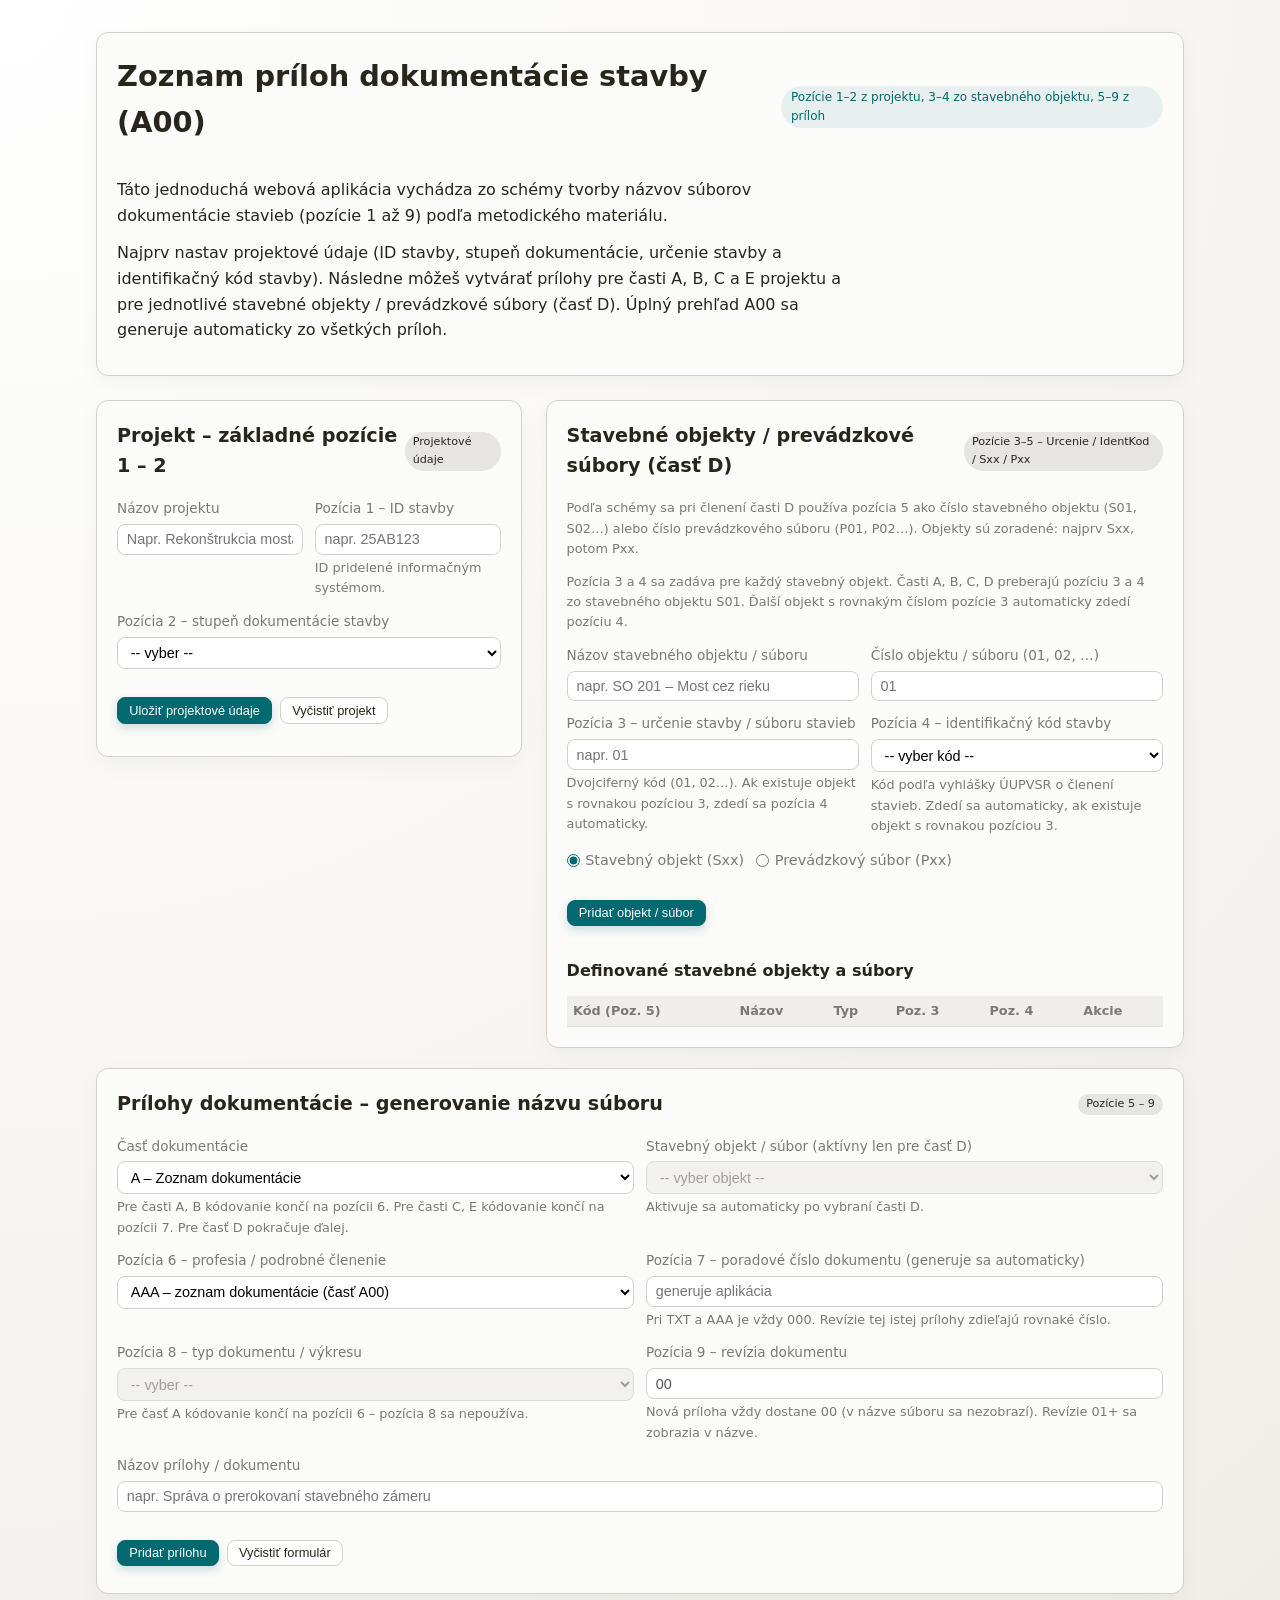
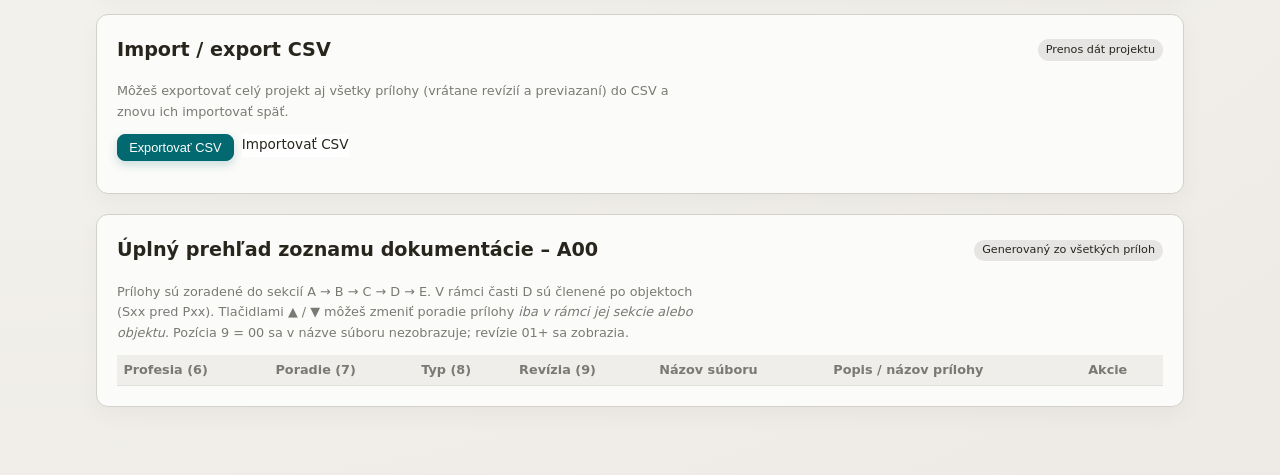
==== commit 05d6c3be: "Úprava zoznamu" ====
--- a/index.html
+++ b/index.html
@@ -170,6 +170,15 @@
       padding: 0.28rem 0.8rem;
       border-left: 3px solid var(--color-primary);
     }
+    tr.urcenie-header td {
+      background: #eaf4f4;
+      color: var(--color-primary-hover);
+      font-weight: 700;
+      font-size: 0.81rem;
+      padding: 0.3rem 0.7rem;
+      border-left: 5px solid var(--color-primary);
+      letter-spacing: 0.02em;
+    }
 
     .section-title { margin-top: var(--space-8); margin-bottom: var(--space-3); }
     .tag { display: inline-flex; align-items: center; padding: 0.1rem 0.5rem; border-radius: 999px; font-size: 0.7rem; background: rgba(40,37,29,0.1); }
@@ -183,7 +192,7 @@
     <header class="panel" style="margin-bottom: var(--space-6);">
       <div class="panel-header">
         <h1>Zoznam príloh dokumentácie stavby (A00)</h1>
-        <span class="badge">Pozície 1–4 z projektu, 5–9 z príloh</span>
+        <span class="badge">Pozície 1–2 z projektu, 3–4 zo stavebného objektu, 5–9 z príloh</span>
       </div>
       <p>Táto jednoduchá webová aplikácia vychádza zo schémy tvorby názvov súborov dokumentácie stavieb (pozície 1 až 9) podľa metodického materiálu.</p>
       <p>Najprv nastav projektové údaje (ID stavby, stupeň dokumentácie, určenie stavby a identifikačný kód stavby). Následne môžeš vytvárať prílohy pre časti A, B, C a E projektu a pre jednotlivé stavebné objekty / prevádzkové súbory (časť D). Úplný prehľad A00 sa generuje automaticky zo všetkých príloh.</p>
@@ -192,7 +201,7 @@
     <section class="grid">
       <section class="panel" aria-labelledby="project-settings-heading">
         <div class="panel-header">
-          <h2 id="project-settings-heading">Projekt – základné pozície 1 – 4</h2>
+          <h2 id="project-settings-heading">Projekt – základné pozície 1 – 2</h2>
           <span class="tag">Projektové údaje</span>
         </div>
         <fieldset>
@@ -220,86 +229,122 @@
                 <option value="VPP">VPP – vykonávací projekt</option>
                 <option value="RDS">RDS – realizačná dokumentácia stavby</option>
                 <option value="DSZ">DSZ – dokumentácia skutočného zhotovenia</option>
-                <option value="ZDS">ZDS – zjednodušená dokumentácia / pasport</option>
+                <option value="ZDS">ZDS – zjednodušená dokumentácia stavby / pasport</option>
               </select>
             </div>
+          </div>
+          <div class="fieldset-row" style="display:none;">
             <div>
-              <label for="urcenie">Pozícia 3 – určenie stavby / súboru stavieb</label>
-              <input type="text" id="urcenie" placeholder="napr. 01" />
-              <div class="help-text">Dvojciferný kód určenia stavby alebo súboru stavieb (01, 02, 03…).</div>
+              <label for="urcenie">Pozícia 3 (interné)</label>
+              <input type="text" id="urcenie" />
             </div>
-          </div>
-          <div class="fieldset-row">
             <div>
-              <label for="identKod">Pozícia 4 – identifikačný kód stavby</label>
+              <label for="identKod">Pozícia 4 (interné)</label>
               <select id="identKod">
                 <option value="">-- vyber kód --</option>
                 <optgroup label="1 – Budovy">
                   <optgroup label="11 – Bytové budovy">
-                    <option value="1110">1110 – Jednobytové a dvojbytové budovy</option>
                     <option value="1111">1111 – Jednobytové budovy</option>
                     <option value="1112">1112 – Dvojbytové budovy</option>
-                    <option value="1120">1120 – Ostatné bytové budovy</option>
-                    <option value="1121">1121 – Trojbytové a viacbytové budovy</option>
-                    <option value="1122">1122 – Obytné budovy pre spoločenstvá</option>
-                    <option value="1130">1130 – Bytové budovy inde neuvedené</option>
-                  </optgroup>
-                  <optgroup label="12 – Nebytové budovy">
+                    <option value="1113">1113 – Trojbytové budovy</option>
+                    <option value="1120">1120 – Viacbytové budovy</option>
+                    <option value="1130">1130 – Iné bytové budovy</option>
+                  </optgroup>
+                  <optgroup label="12 – Nebytové budovy pre vybavenosť">
                     <option value="1211">1211 – Hotelové budovy</option>
-                    <option value="1212">1212 – Ostatné ubytovacie budovy</option>
-                    <option value="1220">1220 – Administratívne budovy</option>
-                    <option value="1230">1230 – Budovy pre obchod</option>
-                    <option value="1241">1241 – Budovy pre dopravu a telekomunikácie</option>
-                    <option value="1242">1242 – Garáže</option>
-                    <option value="1251">1251 – Priemyselné budovy</option>
-                    <option value="1252">1252 – Nádrže, sila a sklady</option>
-                    <option value="1261">1261 – Budovy pre verejnú zábavu, vzdelávanie, nemocnice</option>
-                    <option value="1262">1262 – Múzeá a knižnice</option>
-                    <option value="1263">1263 – Školy a vzdelávacie zariadenia</option>
-                    <option value="1264">1264 – Nemocnice a zdravotnícke zariadenia</option>
-                    <option value="1265">1265 – Športové haly a zariadenia</option>
-                    <option value="1271">1271 – Poľnohospodárske budovy</option>
-                    <option value="1272">1272 – Budovy pre lesné hospodárstvo</option>
-                    <option value="1273">1273 – Akvakulturné a poľnohospodárske budovy inde neuvedené</option>
-                    <option value="1274">1274 – Budovy pre náboženské a pohrebné služby</option>
-                    <option value="1275">1275 – Historické a chránené budovy</option>
-                    <option value="1276">1276 – Ostatné nebytové budovy inde neuvedené</option>
+                    <option value="1212">1212 – Iné budovy pre cestovný ruch a ubytovanie</option>
+                    <option value="1213">1213 – Budovy verejného stravovania</option>
+                    <option value="1220">1220 – Budovy pre administratívu</option>
+                    <option value="1230">1230 – Budovy pre obchod a služby</option>
+                    <option value="1241">1241 – Budovy pre kultúru</option>
+                    <option value="1242">1242 – Budovy pre cirkev</option>
+                    <option value="1250">1250 – Budovy pre výchovu a vzdelávanie</option>
+                    <option value="1260">1260 – Budovy pre zdravotníctvo</option>
+                    <option value="1271">1271 – Budovy pre šport</option>
+                    <option value="1272">1272 – Budovy pre rekreáciu</option>
+                    <option value="1280">1280 – Budovy pre sociálne služby</option>
+                    <option value="1290">1290 – Iné budovy pre vybavenosť</option>
+                  </optgroup>
+                  <optgroup label="13 – Nebytové budovy pre výrobu">
+                    <option value="1311">1311 – Budovy potravinárskej výroby</option>
+                    <option value="1312">1312 – Budovy spracovatešského priemyslu</option>
+                    <option value="1313">1313 – Iné priemyselné budovy</option>
+                    <option value="1314">1314 – Sklady</option>
+                    <option value="1321">1321 – Poľnohospodárske budovy pre rastlinnú výrobu</option>
+                    <option value="1322">1322 – Poľnohospodárske budovy pre živočíšnú výrobu</option>
+                    <option value="1323">1323 – Budovy pre lesníctvo a poľovníctvo</option>
+                    <option value="1330">1311 – Budovy pre inú výrobu</option>
+                  </optgroup>
+                  <optgroup label="14 – Nebytové budovy pre dopravnú infraštruktúru">
+                    <option value="1410">1410 – Budovy pre dopravnú vybavenosť</option>
+                    <option value="1420">1420 – Budovy pre technickú vybavenosť</option>
+                  </optgroup>
+                  <optgroup label="15 – Iné nebytové budovy">
+                    <option value="1511">1511 – Drobné stavby prízemné</option>
+                    <option value="1512">1512 – Drobné stavby podzemné</option>
                   </optgroup>
                 </optgroup>
                 <optgroup label="2 – Inžinierske stavby">
-                  <optgroup label="21 – Dopravná infraštruktúra">
-                    <option value="2111">2111 – Diaľnice a rýchlostné cesty</option>
-                    <option value="2112">2112 – Ostatné cesty</option>
-                    <option value="2121">2121 – Železničné trate</option>
-                    <option value="2122">2122 – Mestské dráhy</option>
-                    <option value="2130">2130 – Letiská</option>
-                    <option value="2141">2141 – Mosty a nadjazdy</option>
-                    <option value="2142">2142 – Tunely a podchody</option>
-                    <option value="2211">2211 – Prístavné stavby</option>
-                    <option value="2212">2212 – Vodné cesty</option>
-                    <option value="2213">2213 – Plavebné komory a prístavy</option>
-                  </optgroup>
-                  <optgroup label="22 – Siete a rozvody">
-                    <option value="2221">2221 – Diaľkové potrubia na ropu a plyn</option>
-                    <option value="2222">2222 – Miestne plynovodné siete</option>
-                    <option value="2223">2223 – Rozvod tepla a teplej vody</option>
-                    <option value="2224">2224 – Vodovody a vodovodné siete</option>
-                    <option value="2225">2225 – Kanalizačné siete</option>
-                    <option value="2226">2226 – Elektrické vedenia a káble</option>
-                    <option value="2227">2227 – Telekomunikačné vedenia a siete</option>
-                  </optgroup>
-                  <optgroup label="23 – Priemyselné stavby">
-                    <option value="2301">2301 – Priemyselné stavby pre energetiku</option>
-                    <option value="2302">2302 – Priemyselné stavby pre ťažbu</option>
-                    <option value="2303">2303 – Priemyselné stavby pre spracovanie</option>
-                    <option value="2304">2304 – Priemyselné stavby pre chemický priemysel</option>
-                  </optgroup>
-                  <optgroup label="24 – Ostatné inžinierske stavby">
-                    <option value="2411">2411 – Vodohospodárske stavby</option>
-                    <option value="2412">2412 – Protipovodňové stavby</option>
-                    <option value="2420">2420 – Športové a rekreačné stavby vonkajšie</option>
-                    <option value="2430">2430 – Ostatné inžinierske stavby inde neuvedené</option>
-                    <option value="2611">2611 – Čistenie odpadových vôd</option>
+                  <optgroup label="21 – Inžinierske stavby dopravnej vybavenosti">
+                    <option value="2111">2111 – Diaľnice</option>
+                    <option value="2112">2112 – Cesty I. triedy</option>
+                    <option value="2113">2113 – Cesty II. a III. triedy</option>
+                    <option value="2114">2114 – Miestne cesty a účelové cesty</option>
+                    <option value="2115">2115 – Cyklotrasy, chodníky</option>
+                    <option value="2121">2121 – Železničné dráhy</option>
+                    <option value="2122">2122 – Iné dráhy</option>
+                    <option value="2130">2130 – Letiskové stavby</option>
+                    <option value="2141">2141 – Mosty a mimoúrovňové kríženia</option>
+                    <option value="2142">2142 – Tunely</option>
+                    <option value="2151">2151 – Iné stavby a zariadenia dopravnej vybavenosti</option>
+                  </optgroup>
+                  <optgroup label="22 – Inžinierske vodné stavby">
+                    <option value="2211">2211 – Prístavy, vodné cesty</option>
+                    <option value="2212">2212 – Vodné nádrže, priehrady a iné vodné stavby</option>
+                    <option value="2213">2213 – Hydromeliorácie</option>
+                    <option value="2214">2214 – Stavby pre zásobovanie vodou</option>
+                    <option value="2215">2215 – Stavby pre odpadové vody a vody z povrchového odtoku</option>
+                    <option value="2216">2216 – Historické vodohospodárske diela, fontány</option>
+                  </optgroup>
+                  <optgroup label="23 – Inžinierske stavby technického vybavenia územia">
+                    <option value="2311">2311 – Rozvody ropy a plynu</option>
+                    <option value="2312">2312 – Rozvody vody</option>
+                    <option value="2313">2313 – Kanalizačné a stokové siete</option>
+                    <option value="2314">2314 – Elektronické komunikačné siete</option>
+                    <option value="2315">2315 – Prenosové a distribučné sústavy elektrickej energie</option>
+                    <option value="2321">2321 – Prípojky plynu</option>
+                    <option value="2322">2322 – Prípojky vody</option>
+                    <option value="2323">2323 – Prípojky elektronických komunikačných sietí</option>
+                    <option value="2324">2324 – Prípojky elektrické</option>
+                    <option value="2325">2325 – Prípojky kanalizácie</option>
+                    <option value="2331">2331 – Stavby energetických zdrojov</option>
+                    <option value="2332">2332 – Iné stavby a zariadenia technického vybavenia územia</option>
+                  </optgroup>
+                  <optgroup label="24 – Inžinierske stavby priemyselnej výroby">
+                    <option value="2411">2411 – Bánské stavby a ťažobné zariadenia</option>
+                    <option value="2412">2412 – Stavby chemických zariadení</option>
+                    <option value="2413">2413 – Stavby ťažkého priemyslu</option>
+                    <option value="2420">2420 – Nádržé a silá, priemyselné kolóny a veže</option>
+                  </optgroup>
+                  <optgroup label="25 – Inžinierske stavby vybavenosti">
+                    <option value="2511">2511 – Športové ihriská</option>
+                    <option value="2512">2512 – Iné športové a rekreačné stavby</option>
+                    <option value="2520">2520 – Stavby pre kultúru</option>
+                    <option value="2530">2530 – Iné stavby pre vybavenosť</option>
+                  </optgroup>
+                  <optgroup label="26 – Informačné konštruckie">
+                    <option value="2611">2611 – Drobné informačné konštrukcie</option>
+                    <option value="2612">2612 – Jednoduché informačné konštrukcie</option>
+                  </optgroup>
+                  <optgroup label="27 – Iné inžinierske stavby">
+                    <option value="2711">2711 – Drobné inžinierské stavby nadzemné</option>
+                    <option value="2712">2712 – Drobné inžinierské stavby podzmené</option>
+                    <option value="2713">2713 – Drobné inžinierské stavby energetické</option>
+                    <option value="2720">2720 – Výškobé konštrukcie</option>
+                  </optgroup>
+                  <optgroup label="28 – Stavebné úpravy pozemku">
+                    <option value="2811">2811 – Terénne úpravy</option>
+                    <option value="2812">2812 – Vonkajšie úpravy</option>
                   </optgroup>
                 </optgroup>
               </select>
@@ -317,9 +362,10 @@
       <section class="panel" aria-labelledby="objects-heading">
         <div class="panel-header">
           <h2 id="objects-heading">Stavebné objekty / prevádzkové súbory (časť D)</h2>
-          <span class="tag">Pozícia 5 – Sxx / Pxx</span>
+          <span class="tag">Pozície 3–5 – Urcenie / IdentKod / Sxx / Pxx</span>
         </div>
         <p class="help-text">Podľa schémy sa pri členení časti D používa pozícia 5 ako číslo stavebného objektu (S01, S02…) alebo číslo prevádzkového súboru (P01, P02…). Objekty sú zoradené: najprv Sxx, potom Pxx.</p>
+        <p class="help-text" style="margin-top:0.4rem;">Pozícia 3 a 4 sa zadáva pre každý stavebný objekt. Časti A, B, C, D preberajú pozíciu 3 a 4 zo stavebného objektu S01. Ďalší objekt s rovnakým číslom pozície 3 automaticky zdedí pozíciu 4.</p>
         <fieldset>
           <div class="fieldset-row">
             <div>
@@ -329,6 +375,125 @@
             <div>
               <label for="objectNumber">Číslo objektu / súboru (01, 02, …)</label>
               <input type="text" id="objectNumber" placeholder="01" />
+            </div>
+          </div>
+          <div class="fieldset-row">
+            <div>
+              <label for="objectUrcenie">Pozícia 3 – určenie stavby / súboru stavieb</label>
+              <input type="text" id="objectUrcenie" placeholder="napr. 01" maxlength="2" />
+              <div class="help-text" id="objectUrcenieHelp">Dvojciferný kód (01, 02…). Ak existuje objekt s rovnakou pozíciou 3, zdedí sa pozícia 4 automaticky.</div>
+            </div>
+            <div>
+              <label for="objectIdentKod">Pozícia 4 – identifikačný kód stavby</label>
+              <select id="objectIdentKod">
+                <option value="">-- vyber kód --</option>
+                <optgroup label="1 – Budovy">
+                  <optgroup label="11 – Bytové budovy">
+                    <option value="1111">1111 – Jednobytové budovy</option>
+                    <option value="1112">1112 – Dvojbytové budovy</option>
+                    <option value="1113">1113 – Trojbytové budovy</option>
+                    <option value="1120">1120 – Viacbytové budovy</option>
+                    <option value="1130">1130 – Iné bytové budovy</option>
+                  </optgroup>
+                  <optgroup label="12 – Nebytové budovy pre vybavenosť">
+                    <option value="1211">1211 – Hotelové budovy</option>
+                    <option value="1212">1212 – Iné budovy pre cestovný ruch a ubytovanie</option>
+                    <option value="1213">1213 – Budovy verejného stravovania</option>
+                    <option value="1220">1220 – Budovy pre administratívu</option>
+                    <option value="1230">1230 – Budovy pre obchod a služby</option>
+                    <option value="1241">1241 – Budovy pre kultúru</option>
+                    <option value="1242">1242 – Budovy pre cirkev</option>
+                    <option value="1250">1250 – Budovy pre výchovu a vzdelávanie</option>
+                    <option value="1260">1260 – Budovy pre zdravotníctvo</option>
+                    <option value="1271">1271 – Budovy pre šport</option>
+                    <option value="1272">1272 – Budovy pre rekreáciu</option>
+                    <option value="1280">1280 – Budovy pre sociálne služby</option>
+                    <option value="1290">1290 – Iné budovy pre vybavenosť</option>
+                  </optgroup>
+                  <optgroup label="13 – Nebytové budovy pre výrobu">
+                    <option value="1311">1311 – Budovy potravinárskej výroby</option>
+                    <option value="1312">1312 – Budovy spracovatešského priemyslu</option>
+                    <option value="1313">1313 – Iné priemyselné budovy</option>
+                    <option value="1314">1314 – Sklady</option>
+                    <option value="1321">1321 – Poľnohospodárske budovy pre rastlinnú výrobu</option>
+                    <option value="1322">1322 – Poľnohospodárske budovy pre živočíšnú výrobu</option>
+                    <option value="1323">1323 – Budovy pre lesníctvo a poľovníctvo</option>
+                    <option value="1330">1311 – Budovy pre inú výrobu</option>
+                  </optgroup>
+                  <optgroup label="14 – Nebytové budovy pre dopravnú infraštruktúru">
+                    <option value="1410">1410 – Budovy pre dopravnú vybavenosť</option>
+                    <option value="1420">1420 – Budovy pre technickú vybavenosť</option>
+                  </optgroup>
+                  <optgroup label="15 – Iné nebytové budovy">
+                    <option value="1511">1511 – Drobné stavby prízemné</option>
+                    <option value="1512">1512 – Drobné stavby podzemné</option>
+                  </optgroup>
+                </optgroup>
+                <optgroup label="2 – Inžinierske stavby">
+                  <optgroup label="21 – Inžinierske stavby dopravnej vybavenosti">
+                    <option value="2111">2111 – Diaľnice</option>
+                    <option value="2112">2112 – Cesty I. triedy</option>
+                    <option value="2113">2113 – Cesty II. a III. triedy</option>
+                    <option value="2114">2114 – Miestne cesty a účelové cesty</option>
+                    <option value="2115">2115 – Cyklotrasy, chodníky</option>
+                    <option value="2121">2121 – Železničné dráhy</option>
+                    <option value="2122">2122 – Iné dráhy</option>
+                    <option value="2130">2130 – Letiskové stavby</option>
+                    <option value="2141">2141 – Mosty a mimoúrovňové kríženia</option>
+                    <option value="2142">2142 – Tunely</option>
+                    <option value="2151">2151 – Iné stavby a zariadenia dopravnej vybavenosti</option>
+                  </optgroup>
+                  <optgroup label="22 – Inžinierske vodné stavby">
+                    <option value="2211">2211 – Prístavy, vodné cesty</option>
+                    <option value="2212">2212 – Vodné nádrže, priehrady a iné vodné stavby</option>
+                    <option value="2213">2213 – Hydromeliorácie</option>
+                    <option value="2214">2214 – Stavby pre zásobovanie vodou</option>
+                    <option value="2215">2215 – Stavby pre odpadové vody a vody z povrchového odtoku</option>
+                    <option value="2216">2216 – Historické vodohospodárske diela, fontány</option>
+                  </optgroup>
+                  <optgroup label="23 – Inžinierske stavby technického vybavenia územia">
+                    <option value="2311">2311 – Rozvody ropy a plynu</option>
+                    <option value="2312">2312 – Rozvody vody</option>
+                    <option value="2313">2313 – Kanalizačné a stokové siete</option>
+                    <option value="2314">2314 – Elektronické komunikačné siete</option>
+                    <option value="2315">2315 – Prenosové a distribučné sústavy elektrickej energie</option>
+                    <option value="2321">2321 – Prípojky plynu</option>
+                    <option value="2322">2322 – Prípojky vody</option>
+                    <option value="2323">2323 – Prípojky elektronických komunikačných sietí</option>
+                    <option value="2324">2324 – Prípojky elektrické</option>
+                    <option value="2325">2325 – Prípojky kanalizácie</option>
+                    <option value="2331">2331 – Stavby energetických zdrojov</option>
+                    <option value="2332">2332 – Iné stavby a zariadenia technického vybavenia územia</option>
+                  </optgroup>
+                  <optgroup label="24 – Inžinierske stavby priemyselnej výroby">
+                    <option value="2411">2411 – Bánské stavby a ťažobné zariadenia</option>
+                    <option value="2412">2412 – Stavby chemických zariadení</option>
+                    <option value="2413">2413 – Stavby ťažkého priemyslu</option>
+                    <option value="2420">2420 – Nádržé a silá, priemyselné kolóny a veže</option>
+                  </optgroup>
+                  <optgroup label="25 – Inžinierske stavby vybavenosti">
+                    <option value="2511">2511 – Športové ihriská</option>
+                    <option value="2512">2512 – Iné športové a rekreačné stavby</option>
+                    <option value="2520">2520 – Stavby pre kultúru</option>
+                    <option value="2530">2530 – Iné stavby pre vybavenosť</option>
+                  </optgroup>
+                  <optgroup label="26 – Informačné konštruckie">
+                    <option value="2611">2611 – Drobné informačné konštrukcie</option>
+                    <option value="2612">2612 – Jednoduché informačné konštrukcie</option>
+                  </optgroup>
+                  <optgroup label="27 – Iné inžinierske stavby">
+                    <option value="2711">2711 – Drobné inžinierské stavby nadzemné</option>
+                    <option value="2712">2712 – Drobné inžinierské stavby podzmené</option>
+                    <option value="2713">2713 – Drobné inžinierské stavby energetické</option>
+                    <option value="2720">2720 – Výškobé konštrukcie</option>
+                  </optgroup>
+                  <optgroup label="28 – Stavebné úpravy pozemku">
+                    <option value="2811">2811 – Terénne úpravy</option>
+                    <option value="2812">2812 – Vonkajšie úpravy</option>
+                  </optgroup>
+                </optgroup>
+              </select>
+              <div class="help-text" id="objectIdentKodHelp">Kód podľa vyhlášky ÚUPVSR o členení stavieb. Zdedí sa automaticky, ak existuje objekt s rovnakou pozíciou 3.</div>
             </div>
           </div>
           <div class="inline-radio">
@@ -341,7 +506,7 @@
         </div>
         <h3 class="section-title" style="font-size: 1rem;">Definované stavebné objekty a súbory</h3>
         <table aria-label="Zoznam stavebných objektov">
-          <thead><tr><th>Kód (Pozícia 5)</th><th>Názov</th><th>Typ</th><th>Akcie</th></tr></thead>
+          <thead><tr><th>Kód (Poz. 5)</th><th>Názov</th><th>Typ</th><th>Poz. 3</th><th>Poz. 4</th><th>Akcie</th></tr></thead>
           <tbody id="objectsTableBody"></tbody>
         </table>
       </section>
@@ -401,9 +566,10 @@
               <option value="P02">P02 – pôdorys 2. podzemného podlažia</option>
               <option value="POH">POH – pohľad</option>
               <option value="REZ">REZ – rez</option>
+              <option value="VIZ">VIZ – vizualizácia</option>
               <option value="DET">DET – detail</option>
               <option value="SCH">SCH – schéma</option>
-              <option value="VVZ">VVZ – výkaz výrobkov a zariadení</option>
+              <option value="VVZ">VVZ – výkaz výrobkov a zariadení, výkaz prvkov</option>
               <option value="VYV">VYV – výkaz výmer</option>
               <option value="ROZ">ROZ – rozpočet</option>
             </select>
@@ -487,42 +653,82 @@
       { value: "STA", label: "STA – statika" },
       { value: "ZTI", label: "ZTI – zdravotechnická inštalácia" },
       { value: "VYK", label: "VYK – vykurovanie" },
-      { value: "PLY", label: "PLY – plyn" },
+      { value: "PLY", label: "PLY – plynoinštalácia" },
       { value: "VZT", label: "VZT – vzduchotechnika a chladenie" },
       { value: "MAR", label: "MAR – meranie a regulácia" },
       { value: "ELI", label: "ELI – elektroinštalácia" },
       { value: "BLZ", label: "BLZ – bleskozvod a uzemnenie" },
-      { value: "SLP", label: "SLP – slaboprúdové rozvody" },
+      { value: "SLP", label: "SLP – slaboprúdová inštalácia, štruk. káblove rozvody" },
       { value: "HSP", label: "HSP – hlasová signalizácia požiaru" },
       { value: "EPS", label: "EPS – elektrická požiarna signalizácia" },
       { value: "SHZ", label: "SHZ – stabilné hasiace zariadenia" },
-      { value: "ODT", label: "ODT – odvod dymu a tepla" },
+      { value: "ODT", label: "ODT – zariadenie na odvod dymu a tepla" },
       { value: "USV", label: "USV – umelé osvetlenie" },
-      { value: "KRA", label: "KRA – krajinné úpravy" },
+      { value: "KRA", label: "KRA – krajinné, sadové a terénne úpravy" },
       { value: "DOP", label: "DOP – dopravné riešenie" },
       { value: "POD", label: "POD – projekt organizácie dopravy" },
       { value: "TDZ", label: "TDZ – trvalé dopravné značenie" },
       { value: "DDZ", label: "DDZ – dočasné dopravné značenie" },
+      { value: "PNN", label: "PNN – elektrická prípojka nízkeho napätia" },
+      { value: "PVN", label: "PVN – elektrická prípojka vysokého napátia" },
+      { value: "VUO", label: "VUO – vonkajšie / verejné osvetlenie" },
+      { value: "ARS", label: "ARS – areálové / miestne rozvody silnoprúdu" },
+      { value: "AEK", label: "AEK – areálové / miestne rozvody elektronických komunikácií" },
+      { value: "REK", label: "REK – rozvody elektronických komunikácií" },
+      { value: "VDS", label: "VDS – vedenie distribučnej sústavy" },
+      { value: "BK", label: "BK – betónové konštrukcie" },
+      { value: "OK", label: "OK – oceľové konštrukcie" },
+      { value: "SVK", label: "SVK – systém kontroly vstupu" },
+      { value: "ESZ", label: "ESZ – elektrická zabezpečovacia signalizácia" },
+      { value: "UTO", label: "UTO – uzatvorený televízny okruh (CCIR)" },
+      { value: "HSR", label: "HSR – hetelový systém riadenia" },
+      { value: "NKS", label: "NKS – nemocičný komunikačný systém" },
+      { value: "SKR", label: "SKR – systém riadenia precesov (SRTP, ASRTP, SKR)" },
+      { value: "CRS", label: "CRS – centrálne riadiace systémy budov (BMS)" },
+      { value: "ADR", label: "ADR – automatický systém dispečerského riadenia (ASDR)" },
+      { value: "ZDT", label: "ZDT – zdravotnícka technológia" },
+      { value: "RTG", label: "RTG – projekt radiačnej ochrany" },
+      { value: "MED", label: "MED – medicinálne plyny" },
+      { value: "TZG", label: "TZG – výrobné technologické zariadenia" },
+      { value: "ETS", label: "ETS – elektrická stanica" },
+      { value: "PRS", label: "PRS – prevádzkový rozvod silnoprúdu" },
+      { value: "NZE", label: "NZE – náhradný zdroj (elektrickej energie)" },
+      { value: "FVZ", label: "FVZ – fotovoltický zdroj (výkon meniča do 10 kv)" },
+      { value: "FVE", label: "FVE – fotovoltická elektráreň (výkon meniča nad 10 kv)" },
+      { value: "KGZ", label: "KGZ – kogeneračný zdroj / KVET" },
+      { value: "BAT", label: "BAT – batériové uložisko" },
+      { value: "KTO", label: "KTO – katódová ochrana" },
       { value: "SZS", label: "SZS – správa o prerokovaní stavebného zámeru" },
       { value: "STD", label: "STD – stavebný denník" },
       { value: "ZSS", label: "ZSS – záverečné stanovisko stavbyvedúceho" },
-      { value: "PBS", label: "PBS – posúdenie protipožiarnej bezpečnosti" },
+      { value: "PBS", label: "PBS – protipožiarna bezpečnosť stavby" },
       { value: "POV", label: "POV – plán organizácie výstavby" },
+      { value: "STP", label: "STP – protokol z kontrolného statického posúdenia" },
       { value: "GDP", label: "GDP – geodetické podklady" },
       { value: "PAM", label: "PAM – pamiatkový výskum" },
       { value: "EIA", label: "EIA – posúdenie vplyvov na životné prostredie" },
+      { value: "EHB", label: "EHB – energetické hodnotenie budovy" },
+      { value: "DEN", label: "DEN – dendrologické posúdenie" },
+      { value: "DEV", label: "DEV – náhradná výsadba drevín" },
+      { value: "SVP", label: "SVP – svetelno-technické posúdenie" },
+      { value: "HGP", label: "HGP – hydrogeologické posúdenie" },
+      { value: "IGP", label: "IGP – inžinierskogeologické posúdenie" },
+      { value: "HLU", label: "HLU – hluková štúdia" },
+      { value: "IPP", label: "IPP – imisno-prenosové (rozpylobá štúdia) posúdenie" },
+      { value: "PEZ", label: "PEZ – prieskum environmentálnej záťaže" },
       { value: "ECB", label: "ECB – energetický certifikát budovy" },
-      { value: "INE", label: "INE – iná profesia / príloha" }
+      { value: "STP", label: "STP – svetelno-technické riešenie umelého osvetlenia" },
+      { value: "INE", label: "INE – iná profesia / posúdenie vyššie neuvedené" },
     ];
 
-    const POZ6_EXCLUDED_FOR_D = new Set(["AAA", "SPR", "SIT"]);
+    const POZ6_EXCLUDED_FOR_D = new Set(["AAA", "SPR", "SIT", "SZS", "STD", "ZSS", "PBS", "POV", "STP", "GDP", "PAM", "EIA", "EHB", "DEN", "DEV", "SVP", "HGP", "IGP", "HLU", "IPP", "PEZ", "ECB", "STP"]);
     const POZ6_ALLOWED_BY_PART = {
       A: ["AAA"], B: ["SPR"], C: ["SIT"],
       D: ALL_POZ6_OPTIONS.map(o => o.value).filter(v => !POZ6_EXCLUDED_FOR_D.has(v)),
-      E: ["SZS", "STD"]
+      E: ["SZS", "STD", "ZSS", "PBS", "POV", "STP", "GDP", "PAM", "EIA", "EHB", "DEN", "DEV", "SVP", "HGP", "IGP", "HLU", "IPP", "PEZ", "ECB", "STP", "INE"]
     };
     const allowedPoz6 = new Set(ALL_POZ6_OPTIONS.map(o => o.value));
-    const allowedPoz8 = new Set(["AAA","TXT","SIT","VYT","VYZ","VYS","STV","N01","N02","P01","P02","POH","REZ","DET","SCH","VVZ","VYV","ROZ"]);
+    const allowedPoz8 = new Set(["AAA","TXT","SIT","VYT","VYZ","VYS","STV","N01","N02","P01","P02","POH","REZ","VIZ","DET","SCH","VVZ","VYV","ROZ"]);
 
     const PART_LABELS = { A: "A – Zoznam dokumentácie", B: "B – Súhrnná správa", C: "C – Situačné výkresy", D: "D – Dokumentácia stavebných objektov a prevádzkových súborov", E: "E – Prílohy" };
     const PART_ORDER  = ["A", "B", "C", "D", "E"];
@@ -536,6 +742,8 @@
     const projectStatus          = document.getElementById("projectStatus");
     const objectNameInput        = document.getElementById("objectName");
     const objectNumberInput      = document.getElementById("objectNumber");
+    const objectUrcenieInput     = document.getElementById("objectUrcenie");
+    const objectIdentKodSelect   = document.getElementById("objectIdentKod");
       const addObjectBtn         = document.getElementById("addObjectBtn");
     const objectsTableBody       = document.getElementById("objectsTableBody");
     const attachmentObjectSelect = document.getElementById("attachmentObject");
@@ -665,7 +873,9 @@
       project.objects.sort((a, b) => {
         const ra = typeRank[a.type] ?? 99, rb = typeRank[b.type] ?? 99;
         if (ra !== rb) return ra - rb;
-        return parseInt(a.number, 10) - parseInt(b.number, 10);
+        const na = parseInt(a.number, 10), nb = parseInt(b.number, 10);
+        if (na !== nb) return na - nb;
+        return (a.urcenie || "").localeCompare(b.urcenie || "");
       });
     }
     function derivePozicia5(scope, part, objectId) {
@@ -806,12 +1016,12 @@
       project.stupen   = stupenDocSelect.value;
       project.urcenie  = urcenieInput.value.trim();
       project.identKod = identKodSelect.value;
-      if (!project.id || !project.stupen || !project.urcenie || !project.identKod) {
-        projectStatus.textContent = "Vyplň všetky povinné projektové pozície 1 – 4.";
+      if (!project.id || !project.stupen) {
+        projectStatus.textContent = "Vyplň povinné projektové pozície 1 a 2 (ID stavby a stupeň dokumentácie).";
         projectStatus.style.color = "var(--color-error)"; return;
       }
       projectStatus.textContent = "Projektové údaje uložené. Prefix: " +
-        [project.id, project.stupen, project.urcenie, project.identKod].join("_") + ".";
+        [project.id, project.stupen].join("_") + ". Pozície 3 a 4 sa nastavujú cez stavebné objekty.";
       projectStatus.style.color = "var(--color-text-muted)";
       renderOverview();
     }
@@ -820,6 +1030,8 @@
       Object.assign(project, { name:"", id:"", stupen:"", urcenie:"", identKod:"", objects:[], attachments:[] });
       projectNameInput.value = ""; idStavbyInput.value = ""; stupenDocSelect.value = "";
       urcenieInput.value = ""; identKodSelect.value = "";
+      objectNameInput.value = ""; objectNumberInput.value = "";
+      objectUrcenieInput.value = ""; objectIdentKodSelect.value = ""; objectIdentKodSelect.disabled = false;
       objectsTableBody.innerHTML = "";
       attachmentObjectSelect.innerHTML = '<option value="">-- vyber objekt --</option>';
       overviewTableBody.innerHTML = "";
@@ -833,19 +1045,28 @@
       objectsTableBody.innerHTML = "";
       const prevObjectId = attachmentObjectSelect.value;
       attachmentObjectSelect.innerHTML = '<option value="">-- vyber objekt --</option>';
+
+      // Zistiť, ktoré kódy objektov nie sú unikátne (rovnaký kód, rôzne urcenie)
+      const codeCounts = {};
+      project.objects.forEach(o => { codeCounts[o.code] = (codeCounts[o.code] || 0) + 1; });
+
       project.objects.forEach(obj => {
+        const isDuplCode = codeCounts[obj.code] > 1;
+        const displayCode = isDuplCode ? `${obj.code}` : obj.code;
         const tr = document.createElement("tr");
         tr.innerHTML = `
-          <td>${obj.code}</td>
+          <td>${displayCode}</td>
           <td>${obj.name}</td>
           <td>${obj.type === "S" ? "Stavebný objekt" : "Prevádzkový súbor"}</td>
+          <td>${obj.urcenie || "–"}</td>
+          <td title="${obj.identKod || ""}">${obj.identKod || "–"}</td>
           <td class="actions-cell">
             <button type="button" class="btn-danger btn-icon" data-obj-action="delete" data-obj-id="${obj.id}" title="Vymazať objekt">✕</button>
           </td>`;
         objectsTableBody.appendChild(tr);
         const opt = document.createElement("option");
         opt.value = obj.id.toString();
-        opt.textContent = `${obj.code} – ${obj.name}`;
+        opt.textContent = isDuplCode ? `${obj.code} [${obj.urcenie}] – ${obj.name}` : `${obj.code} – ${obj.name}`;
         attachmentObjectSelect.appendChild(opt);
       });
       if (prevObjectId) attachmentObjectSelect.value = prevObjectId;
@@ -869,26 +1090,52 @@
     function addObject() {
       const name = objectNameInput.value.trim(), number = objectNumberInput.value.trim();
       const type = getSelectedObjectType();
+      const urcenie = objectUrcenieInput.value.trim();
+      let identKod = objectIdentKodSelect.value;
       if (!name || !number) { alert("Vyplň názov aj číslo objektu / súboru."); return; }
+      if (!urcenie || !/^[0-9]{2}$/.test(urcenie)) { alert("Vyplň pozíciu 3 (dvojciferný kód, napr. 01)."); return; }
+      // Auto-inherit identKod from existing object with same urcenie
+      if (!identKod) {
+        const sameUrcenie = project.objects.find(o => o.urcenie === urcenie && o.identKod);
+        if (sameUrcenie) { identKod = sameUrcenie.identKod; objectIdentKodSelect.value = identKod; }
+      }
+      if (!identKod) { alert("Vyplň pozíciu 4 (identifikačný kód stavby)."); return; }
       const normalizedNumber = number.padStart(2, "0");
       const code = type + normalizedNumber;
-      if (project.objects.some(o => o.code === code)) { alert(`Objekt s kódom "${code}" už existuje.`); return; }
-      project.objects.push({ id: genUid(), name, number: normalizedNumber, type, code });
+      if (project.objects.some(o => o.code === code && o.urcenie === urcenie)) {
+        alert(`Objekt s kódom "${code}" a pozíciou 3 "${urcenie}" už existuje.`); return;
+      }
+      project.objects.push({ id: genUid(), name, number: normalizedNumber, type, code, urcenie, identKod });
       sortObjects();
-      objectNameInput.value = ""; objectNumberInput.value = "";
+      objectNameInput.value = ""; objectNumberInput.value = ""; objectUrcenieInput.value = "";
+      objectIdentKodSelect.value = ""; objectIdentKodSelect.disabled = false;
+      document.getElementById("objectUrcenieHelp").textContent =
+        "Dvojciferný kód (01, 02…). Ak existuje objekt s rovnakou pozíciou 3, zdedí sa pozícia 4 automaticky.";
       renderObjects();
     }
 
     /* ── Prílohy ───────────────────────────────────────────────────── */
     function addAttachment() {
       attachmentError.textContent = "";
-      if (!project.id || !project.stupen || !project.urcenie || !project.identKod) {
-        attachmentError.textContent = "Najprv ulož projektové údaje (pozície 1 – 4)."; return;
+      if (!project.id || !project.stupen) {
+        attachmentError.textContent = "Najprv ulož projektové údaje (pozície 1 – 2)."; return;
       }
       const scope = getAttachmentScope(), part = attachmentPartSelect.value;
       const objectId = attachmentObjectSelect.value;
-      const poz6 = getPoz6Value();
-      const title = attachmentTitleInput.value.trim();
+
+      // Pre časti A/B/C/E skontroluj či existuje referenčný objekt S01
+      if (part !== "D") {
+        const base = getBaseObject();
+        if (!base || !base.urcenie || !base.identKod) {
+          attachmentError.textContent = "Pre časti A, B, C, E musí existovať stavebný objekt S01 s nastavenou pozíciou 3 a 4."; return;
+        }
+      }
+      // Časti A a B môžu existovať iba raz
+      if (part === "A" || part === "B") {
+        if (project.attachments.some(a => a.part === part && !a.parentUid)) {
+          attachmentError.textContent = `Časť ${part} môže existovať iba raz. Ak chceš zmenu, použi revíziu existujúcej prílohy.`; return;
+        }
+      }
 
       if (!poz6) { attachmentError.textContent = "Vyplň pozíciu 6."; return; }
       if (poz6Mode === "input") {
@@ -953,10 +1200,33 @@
     }
 
     /* ── Render prehľadu ───────────────────────────────────────────── */
+    function getBaseObject() {
+      // Referenčný objekt S01 – zdroj pozícií 3 a 4 pre časti A, B, C, E
+      const s01 = project.objects.find(o => o.type === "S" && o.number === "01");
+      return s01 || project.objects.find(o => o.type === "S") || project.objects[0] || null;
+    }
+
     function buildFilename(att) {
-      if (!project.id || !project.stupen || !project.urcenie || !project.identKod)
-        return "(projektové pozície 1–4 nie sú kompletné)";
-      const parts = [project.id, project.stupen, project.urcenie, project.identKod, att.poz5, att.poz6];
+      if (!project.id || !project.stupen)
+        return "(projektové pozície 1–2 nie sú kompletné)";
+
+      let urcenie, identKod;
+      if (att.part === "D" && att.objectId) {
+        // Pre časť D: pozície 3 a 4 z konkrétneho stavebného objektu
+        const obj = project.objects.find(o => o.id.toString() === att.objectId);
+        urcenie   = obj ? obj.urcenie   : "";
+        identKod  = obj ? obj.identKod  : "";
+      } else {
+        // Pre časti A, B, C, E: pozície 3 a 4 z referenčného objektu S01
+        const base = getBaseObject();
+        urcenie   = base ? base.urcenie  : "";
+        identKod  = base ? base.identKod : "";
+      }
+
+      if (!urcenie || !identKod)
+        return "(pozície 3–4 nie sú nastavené – pridaj stavebný objekt S01)";
+
+      const parts = [project.id, project.stupen, urcenie, identKod, att.poz5, att.poz6];
       // Pre časti A a B kódovanie končí na pozícii 6
       if (PARTS_END_AT_POZ6.has(att.part)) {
         return parts.join("_");
@@ -971,6 +1241,13 @@
       parts.push(att.poz7, att.poz8);
       if (att.poz9 !== "00") parts.push(att.poz9);
       return parts.join("_");
+    }
+
+    function appendUrcenieHeader(label) {
+      const tr = document.createElement("tr");
+      tr.className = "urcenie-header";
+      const td = document.createElement("td"); td.colSpan = OVERVIEW_COLS; td.textContent = label;
+      tr.appendChild(td); overviewTableBody.appendChild(tr);
     }
 
     function appendSectionHeader(label) {
@@ -1019,6 +1296,10 @@
       PART_ORDER.forEach(p => { byPart[p] = []; });
       project.attachments.forEach(att => { if (byPart[att.part]) byPart[att.part].push(att); });
 
+      // Zistiť duplicitné kódy objektov
+      const codeCounts = {};
+      project.objects.forEach(o => { codeCounts[o.code] = (codeCounts[o.code] || 0) + 1; });
+
       PART_ORDER.forEach(part => {
         const atts = byPart[part];
         if (!atts.length) return;
@@ -1028,14 +1309,40 @@
           const sorted = [...atts].sort((a, b) => a.sortOrder - b.sortOrder);
           sorted.forEach((att, i) => appendAttachmentRow(att, i === 0, i === sorted.length - 1));
         } else {
+          // Zoskupiť objekty podľa pozície 3 (urcenie), zoradiť urcenie hodnoty
+          const urcenieGroups = {};
           project.objects.forEach(obj => {
-            const objAtts = atts
-              .filter(a => a.objectId === obj.id.toString())
-              .sort((a, b) => a.sortOrder - b.sortOrder);
-            if (!objAtts.length) return;
-            appendSubsectionHeader(`${obj.code} – ${obj.name}`);
-            objAtts.forEach((att, i) => appendAttachmentRow(att, i === 0, i === objAtts.length - 1));
+            const u = obj.urcenie || "";
+            if (!urcenieGroups[u]) urcenieGroups[u] = [];
+            urcenieGroups[u].push(obj);
           });
+          const sortedUrcenie = Object.keys(urcenieGroups).sort();
+          const multipleUrcenie = sortedUrcenie.length > 1;
+
+          sortedUrcenie.forEach(urcenie => {
+            const objsInGroup = urcenieGroups[urcenie];
+            // Skontrolovať, či má táto skupina vôbec nejaké prílohy
+            const groupHasAtts = objsInGroup.some(obj =>
+              atts.some(a => a.objectId === obj.id.toString())
+            );
+            if (!groupHasAtts) return;
+
+            if (multipleUrcenie) {
+              // Získať identKod z prvého objektu skupiny
+              const identKod = objsInGroup[0] ? objsInGroup[0].identKod : "";
+              appendUrcenieHeader(`Stavba: ${urcenie}${identKod ? "  |  Identifikačný kód: " + identKod : ""}`);
+            }
+
+            objsInGroup.forEach(obj => {
+              const objAtts = atts
+                .filter(a => a.objectId === obj.id.toString())
+                .sort((a, b) => a.sortOrder - b.sortOrder);
+              if (!objAtts.length) return;
+              appendSubsectionHeader(`${obj.code} – ${obj.name}`);
+              objAtts.forEach((att, i) => appendAttachmentRow(att, i === 0, i === objAtts.length - 1));
+            });
+          });
+
           const noObj = atts.filter(a => !a.objectId).sort((a, b) => a.sortOrder - b.sortOrder);
           if (noObj.length) {
             appendSubsectionHeader("(bez priradeného objektu)");
@@ -1069,14 +1376,14 @@
     function exportCsv() {
       const rows = [];
       rows.push(["TYPE","projectName","idStavby","stupenDoc","urcenie","identKod",
-        "objectId","objectName","objectNumber","objectType",
+        "objectId","objectName","objectNumber","objectType","objectUrcenie","objectIdentKod",
         "scope","part","poz5","poz6","poz7","poz8","poz9","title","attachmentObjectId","uid","parentUid","sortOrder"]);
       rows.push(["PROJECT", project.name, project.id, project.stupen, project.urcenie, project.identKod,
-        "","","","","","","","","","","","","","","",""]);
+        "","","","","","","","","","","","","","","","","",""]);
       project.objects.forEach(obj =>
-        rows.push(["OBJECT","","","","","",obj.id,obj.name,obj.number,obj.type,"","","","","","","","","","","",""]));
+        rows.push(["OBJECT","","","","","",obj.id,obj.name,obj.number,obj.type,obj.urcenie||"",obj.identKod||"","","","","","","","","","","",""]));
       project.attachments.forEach(att =>
-        rows.push(["ATTACHMENT","","","","","","","","","",
+        rows.push(["ATTACHMENT","","","","","","","","","","","",
           att.scope,att.part,att.poz5,att.poz6,att.poz7,att.poz8,att.poz9,att.title||"",
           att.objectId||"",att.uid||"",att.parentUid||"",att.sortOrder ?? 0]));
       const csv  = rows.map(r => r.map(csvEscape).join(";")).join("\n");
@@ -1112,7 +1419,7 @@
           const rows = lines.map(parseCsvLine), header = rows[0];
           if (!header.length || header[0] !== "TYPE") throw new Error("CSV nemá očakávanú hlavičku.");
 
-          const hasSortOrderCol = header.length > 21 && header[21] === "sortOrder";
+          const hasSortOrderCol = header.length > 23 && header[23] === "sortOrder";
 
           Object.assign(project, { name:"", id:"", stupen:"", urcenie:"", identKod:"", objects:[], attachments:[] });
           const objectIdMap = new Map(), uidMap = new Map();
@@ -1125,23 +1432,24 @@
               project.urcenie = cols[4]||""; project.identKod = cols[5]||"";
             } else if (type === "OBJECT") {
               const oldId = cols[6]||"", newId = genUid();
-              const obj = { id: newId, name: cols[7]||"", number: (cols[8]||"").padStart(2,"0"), type: cols[9]||"S" };
+              const obj = { id: newId, name: cols[7]||"", number: (cols[8]||"").padStart(2,"0"), type: cols[9]||"S",
+                urcenie: cols[10]||"", identKod: cols[11]||"" };
               obj.code = obj.type + obj.number;
               project.objects.push(obj); objectIdMap.set(String(oldId), String(newId));
             } else if (type === "ATTACHMENT") {
-              const rawObjId  = cols[18] ? cols[18].trim() : "";
+              const rawObjId  = cols[20] ? cols[20].trim() : "";
               const objectId  = rawObjId ? (objectIdMap.get(rawObjId) || null) : null;
-              const csvUid    = cols[19] ? cols[19].trim() : "";
-              const csvParent = cols[20] ? cols[20].trim() : "";
+              const csvUid    = cols[21] ? cols[21].trim() : "";
+              const csvParent = cols[22] ? cols[22].trim() : "";
               const newUid    = csvUid || genUid();
               if (csvUid) uidMap.set(csvUid, newUid);
 
               let sortOrder;
-              if (hasSortOrderCol && cols[21] !== undefined && cols[21].trim() !== "") {
-                const parsed = parseInt(cols[21], 10);
+              if (hasSortOrderCol && cols[23] !== undefined && cols[23].trim() !== "") {
+                const parsed = parseInt(cols[23], 10);
                 sortOrder = isNaN(parsed) ? 0 : parsed;
               } else {
-                const rawPart = cols[11] || "A";
+                const rawPart = cols[13] || "A";
                 const tempGk  = rawPart === "D" ? `D|${rawObjId}` : rawPart;
                 if (groupRowCounter[tempGk] === undefined) groupRowCounter[tempGk] = 0;
                 sortOrder = groupRowCounter[tempGk]++;
@@ -1149,9 +1457,9 @@
 
               project.attachments.push({
                 uid: newUid, parentUid: null,
-                scope: cols[10]||"project", part: cols[11]||"A",
-                poz5: cols[12]||"", poz6: cols[13]||"", poz7: cols[14]||"",
-                poz8: cols[15]||"", poz9: cols[16]||"00", title: cols[17]||"",
+                scope: cols[12]||"project", part: cols[13]||"A",
+                poz5: cols[14]||"", poz6: cols[15]||"", poz7: cols[16]||"",
+                poz8: cols[17]||"", poz9: cols[18]||"00", title: cols[19]||"",
                 objectId, sortOrder, _csvParent: csvParent
               });
             }
@@ -1184,6 +1492,26 @@
     document.getElementById("resetProjectBtn").addEventListener("click", resetProject);
     addObjectBtn.addEventListener("click", addObject);
     objectsTableBody.addEventListener("click", handleObjectsClick);
+    function syncIdentKodToUrcenie() {
+      const urcenie = objectUrcenieInput.value.trim();
+      const helpEl  = document.getElementById("objectUrcenieHelp");
+      if (!urcenie) {
+        objectIdentKodSelect.disabled = false;
+        objectIdentKodSelect.value    = "";
+        helpEl.textContent = "Dvojciferný kód (01, 02…). Ak existuje objekt s rovnakou pozíciou 3, zdedí sa pozícia 4 automaticky.";
+        return;
+      }
+      const existing = project.objects.find(o => o.urcenie === urcenie && o.identKod);
+      if (existing) {
+        objectIdentKodSelect.value    = existing.identKod;
+        objectIdentKodSelect.disabled = true;
+        helpEl.textContent = "Pozícia 4 je zdedená z objektu " + existing.code + " a nie je možné ju zmeniť.";
+      } else {
+        objectIdentKodSelect.disabled = false;
+        helpEl.textContent = "Prvý objekt s touto pozíciou 3 – vyber pozíciu 4 manuálne. Ďalšie objekty ju automaticky zdedia.";
+      }
+    }
+    objectUrcenieInput.addEventListener("input", syncIdentKodToUrcenie);
     addAttachmentBtn.addEventListener("click", addAttachment);
     clearAttachmentFormBtn.addEventListener("click", clearAttachmentForm);
     attachmentPartSelect.addEventListener("change", () => { updateObjectSelectState(); updatePoz6Mode(); });
@@ -1198,4 +1526,4 @@
   })();
   </script>
 </body>
-</html>
+</html>
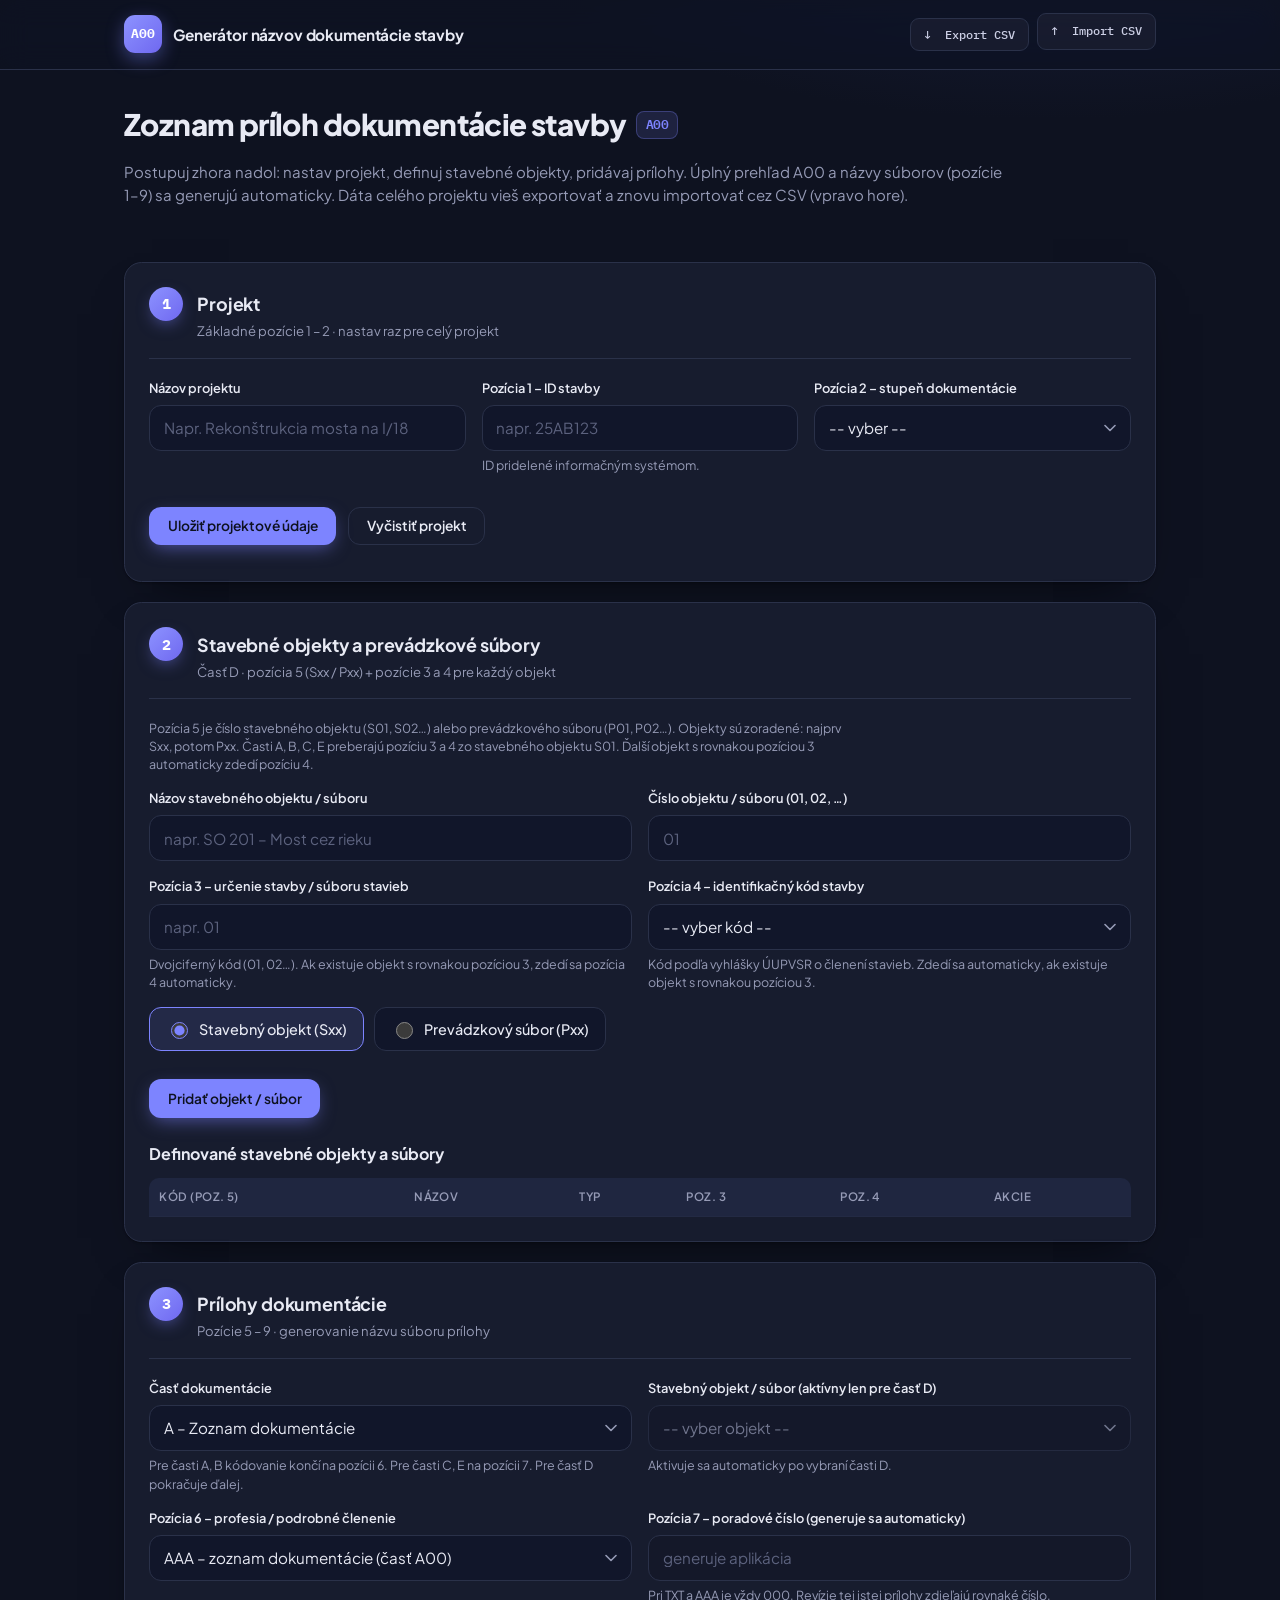
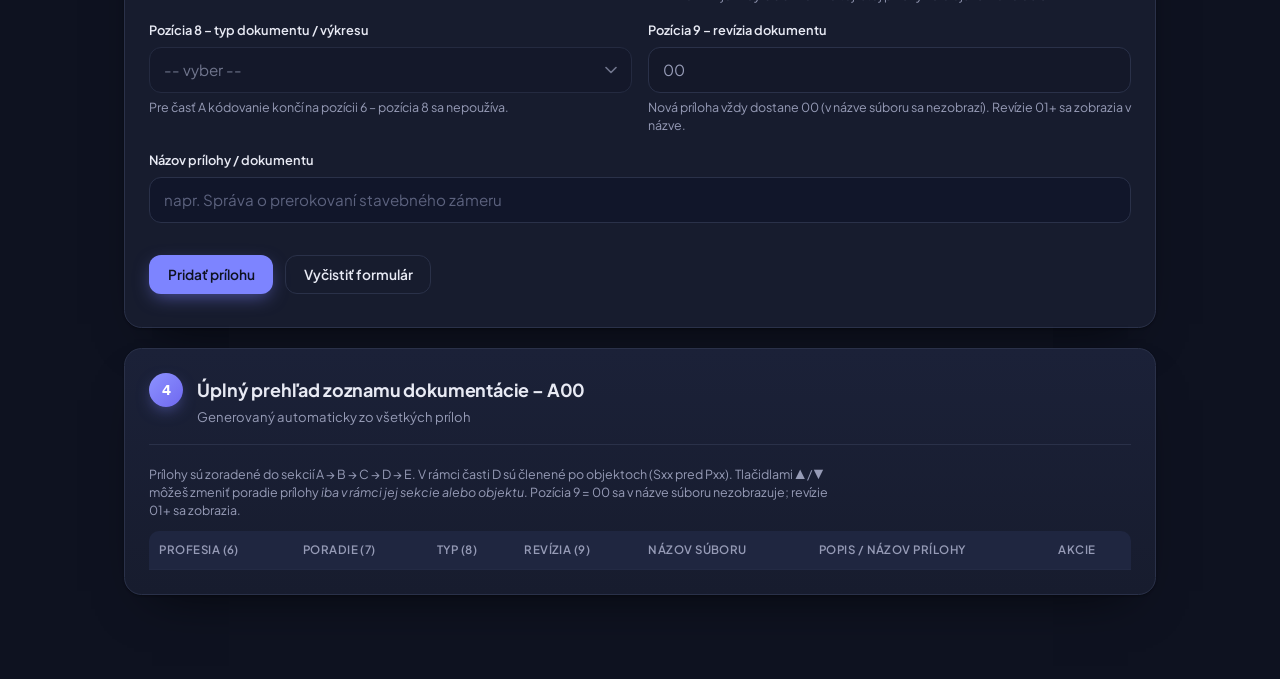
==== commit ced8b3dc: "zmena dizajnu" ====
--- a/index.html
+++ b/index.html
@@ -1,248 +1,208 @@
 <!DOCTYPE html>
 <html lang="sk">
 <head>
-  <meta charset="UTF-8" />
-  <meta name="viewport" content="width=device-width, initial-scale=1" />
-  <title>Zoznam príloh dokumentácie stavby</title>
-  <style>
-    :root {
-      --space-1: 0.25rem;
-      --space-2: 0.5rem;
-      --space-3: 0.75rem;
-      --space-4: 1rem;
-      --space-5: 1.25rem;
-      --space-6: 1.5rem;
-      --space-8: 2rem;
-      --space-10: 2.5rem;
-      --space-12: 3rem;
-      --space-16: 4rem;
-      --radius-sm: 0.25rem;
-      --radius-md: 0.5rem;
-      --radius-lg: 0.75rem;
-      --transition-interactive: 180ms cubic-bezier(0.16, 1, 0.3, 1);
-
-      --color-bg: #f7f6f2;
-      --color-surface: #fbfbf9;
-      --color-surface-alt: #f3f0ec;
-      --color-border: #d4d1ca;
-      --color-text: #28251d;
-      --color-text-muted: #7a7974;
-      --color-primary: #01696f;
-      --color-primary-hover: #0c4e54;
-      --color-error: #a12c7b;
-      --color-revision: #7c4f1a;
-    }
-
-    *, *::before, *::after { box-sizing: border-box; margin: 0; padding: 0; }
-
-    body {
-      min-height: 100vh;
-      font-family: system-ui, -apple-system, BlinkMacSystemFont, "Segoe UI", sans-serif;
-      font-size: 16px;
-      line-height: 1.6;
-      color: var(--color-text);
-      background: radial-gradient(circle at top left, #ffffff 0, #f7f6f2 45%, #edeae5 100%);
-    }
-
-    main { max-width: 1120px; margin: 0 auto; padding: var(--space-8) var(--space-4) var(--space-12); }
-
-    h1 { font-size: 1.8rem; margin-bottom: var(--space-4); }
-    h2 { font-size: 1.2rem; margin-bottom: var(--space-3); }
-    p  { max-width: 72ch; margin-bottom: var(--space-3); }
-
-    .grid {
-      display: grid;
-      grid-template-columns: minmax(0, 2fr) minmax(0, 3fr);
-      gap: var(--space-6);
-      align-items: flex-start;
-    }
-    @media (max-width: 900px) { .grid { grid-template-columns: 1fr; } }
-
-    .panel {
-      background: var(--color-surface);
-      border-radius: var(--radius-lg);
-      border: 1px solid var(--color-border);
-      box-shadow: 0 8px 24px rgba(0,0,0,0.04);
-      padding: var(--space-5);
-      margin-bottom: var(--space-5);
-    }
-
-    .panel-header {
-      display: flex;
-      justify-content: space-between;
-      align-items: center;
-      margin-bottom: var(--space-4);
-    }
-    .panel-header h2 { margin-bottom: 0; }
-
-    .badge {
-      display: inline-flex;
-      align-items: center;
-      gap: 0.3rem;
-      padding: 0.1rem 0.6rem;
-      border-radius: 999px;
-      font-size: 0.75rem;
-      background: rgba(1,105,111,0.08);
-      color: var(--color-primary);
-    }
-
-    fieldset { border: none; margin-bottom: var(--space-4); }
-
-    .fieldset-row {
-      display: grid;
-      grid-template-columns: repeat(auto-fit, minmax(180px, 1fr));
-      gap: var(--space-3);
-      margin-bottom: var(--space-3);
-    }
-
-    label { display: block; font-size: 0.85rem; margin-bottom: 0.25rem; color: var(--color-text-muted); }
-
-    input[type="text"], select {
-      width: 100%;
-      padding: 0.4rem 0.55rem;
-      border-radius: var(--radius-md);
-      border: 1px solid var(--color-border);
-      background: #fff;
-      font-size: 0.9rem;
-      transition: border-color var(--transition-interactive), box-shadow var(--transition-interactive);
-    }
-    input[type="text"]:focus, select:focus {
-      outline: none;
-      border-color: var(--color-primary);
-      box-shadow: 0 0 0 1px rgba(1,105,111,0.15);
-    }
-    select:disabled { background: #f0eeea; color: var(--color-text-muted); cursor: not-allowed; }
-
-    .inline-radio { display: flex; gap: var(--space-3); margin-bottom: var(--space-3); flex-wrap: wrap; }
-    .inline-radio label { display: inline-flex; align-items: center; gap: 0.35rem; margin-bottom: 0; cursor: pointer; }
-    .inline-radio input[type="radio"] { accent-color: var(--color-primary); }
-    .inline-radio span { font-size: 0.9rem; }
-
-    .help-text { font-size: 0.8rem; color: var(--color-text-muted); margin-top: 0.2rem; }
-
-    button {
-      display: inline-flex;
-      align-items: center;
-      justify-content: center;
-      gap: 0.4rem;
-      padding: 0.3rem 0.7rem;
-      border-radius: var(--radius-md);
-      border: 1px solid transparent;
-      font-size: 0.8rem;
-      cursor: pointer;
-      transition: background var(--transition-interactive), box-shadow var(--transition-interactive),
-                  transform var(--transition-interactive), border-color var(--transition-interactive);
-    }
-    .btn-primary   { background: var(--color-primary); color: #fff; box-shadow: 0 4px 10px rgba(1,105,111,0.2); border-color: var(--color-primary); }
-    .btn-primary:hover { background: var(--color-primary-hover); transform: translateY(-1px); box-shadow: 0 6px 14px rgba(1,105,111,0.28); }
-    .btn-secondary { background: #fff; color: var(--color-text); border-color: var(--color-border); }
-    .btn-secondary:hover { background: var(--color-surface-alt); }
-    .btn-revision  { background: #fff8f2; color: var(--color-revision); border-color: #e0c4a0; font-size: 0.75rem; }
-    .btn-revision:hover { background: #fdecd8; }
-    .btn-danger    { background: #fff0f5; color: var(--color-error); border-color: #e8b4d0; font-size: 0.75rem; }
-    .btn-danger:hover { background: #fce0ee; }
-    .btn-move      { background: #fff; color: var(--color-text-muted); border-color: var(--color-border); font-size: 0.72rem; padding: 0.15rem 0.35rem; line-height: 1; }
-    .btn-move:hover:not(:disabled) { background: var(--color-surface-alt); color: var(--color-text); }
-    .btn-move:disabled { opacity: 0.28; cursor: default; }
-    .btn-icon { padding-inline: 0.4rem; min-width: 0; }
-    .btn-group { display: flex; flex-wrap: wrap; gap: var(--space-2); margin-top: var(--space-3); }
-
-    table { width: 100%; border-collapse: collapse; font-size: 0.85rem; }
-    th, td { padding: 0.3rem 0.4rem; border-bottom: 1px solid #e1dfda; text-align: left; vertical-align: middle; }
-    th { font-weight: 600; font-size: 0.8rem; color: var(--color-text-muted); background: #f0eeea; }
-    tbody tr:nth-child(even) { background: #f9f8f5; }
-    tbody tr.is-revision { background: #fef9f4; }
-    tbody tr.is-revision td:first-child { border-left: 3px solid #e0c4a0; }
-
-    tr.section-header td {
-      background: var(--color-primary);
-      color: #fff;
-      font-weight: 700;
-      font-size: 0.82rem;
-      padding: 0.35rem 0.6rem;
-      letter-spacing: 0.03em;
-    }
-    tr.subsection-header td {
-      background: #d9eeef;
-      color: var(--color-primary-hover);
-      font-weight: 600;
-      font-size: 0.8rem;
-      padding: 0.28rem 0.8rem;
-      border-left: 3px solid var(--color-primary);
-    }
-    tr.urcenie-header td {
-      background: #eaf4f4;
-      color: var(--color-primary-hover);
-      font-weight: 700;
-      font-size: 0.81rem;
-      padding: 0.3rem 0.7rem;
-      border-left: 5px solid var(--color-primary);
-      letter-spacing: 0.02em;
-    }
-
-    .section-title { margin-top: var(--space-8); margin-bottom: var(--space-3); }
-    .tag { display: inline-flex; align-items: center; padding: 0.1rem 0.5rem; border-radius: 999px; font-size: 0.7rem; background: rgba(40,37,29,0.1); }
-    .error { color: var(--color-error); font-size: 0.8rem; margin-top: 0.4rem; }
-    .actions-cell { white-space: nowrap; }
-    .rev-badge { display: inline-block; padding: 0.05rem 0.35rem; border-radius: 4px; font-size: 0.7rem; background: #f0e4d0; color: var(--color-revision); margin-left: 0.3rem; vertical-align: middle; }
-  </style>
+<meta charset="utf-8">
+<meta name="viewport" content="width=device-width, initial-scale=1">
+<title>Zoznam príloh dokumentácie stavby</title>
+<link rel="preconnect" href="https://fonts.googleapis.com">
+<link rel="preconnect" href="https://fonts.gstatic.com" crossorigin>
+<link href="https://fonts.googleapis.com/css2?family=Plus+Jakarta+Sans:wght@400;500;600;700;800&family=IBM+Plex+Mono:wght@400;500;600&display=swap" rel="stylesheet">
+<style>
+  html, body { margin:0; padding:0; }
+  .alod, .alod *, .alod *::before, .alod *::after { box-sizing:border-box; }
+  .alod {
+    --space-1:.25rem; --space-2:.5rem; --space-3:.75rem; --space-4:1rem; --space-5:1.25rem;
+    --space-6:1.5rem; --space-8:2rem; --space-10:2.5rem; --space-12:3rem; --space-16:4rem;
+    --radius-sm:.5rem; --radius-md:.75rem; --radius-lg:1.1rem;
+    --color-bg:#0e1220; --color-surface:#171c2e; --color-surface-alt:#1f2640;
+    --color-border:#2a3149; --color-text:#e8eaf4; --color-text-muted:#969bb6;
+    --color-primary:#7d84ff; --color-primary-hover:#9aa0ff;
+    --color-error:#ef6f9c; --color-revision:#e2b063;
+    color-scheme:dark;
+    font-family:'Plus Jakarta Sans', system-ui, -apple-system, sans-serif;
+    color:var(--color-text); line-height:1.55; font-size:15px;
+    background:radial-gradient(1100px 520px at 82% -8%, #1a2142 0, #0e1220 58%), var(--color-bg);
+    min-height:100vh; -webkit-font-smoothing:antialiased;
+  }
+  .alod .appbar { position:sticky; top:0; z-index:20; backdrop-filter:saturate(160%) blur(14px);
+    background:rgba(14,18,32,.72); border-bottom:1px solid var(--color-border); }
+  .alod .appbar-inner { max-width:1080px; margin:0 auto; padding:.8rem 1.5rem; display:flex; align-items:center;
+    justify-content:space-between; gap:1rem; flex-wrap:wrap; }
+  .alod .brand { display:flex; align-items:center; gap:.7rem; }
+  .alod .brand-mark { display:inline-grid; place-items:center; width:38px; height:38px; border-radius:11px;
+    background:linear-gradient(135deg,#8d93ff,#6f68f0); color:#fff; font-weight:700; font-size:.82rem;
+    font-family:'IBM Plex Mono',monospace; box-shadow:0 6px 18px rgba(125,132,255,.4); }
+  .alod .brand-text { font-weight:700; font-size:.96rem; letter-spacing:-.01em; }
+  .alod .appbar-tools { display:flex; align-items:center; gap:.55rem; }
+  .alod .btn-ghost { display:inline-flex; align-items:center; gap:.4rem; font-family:'IBM Plex Mono',monospace;
+    font-size:.76rem; font-weight:500; color:#cdd0e6; background:rgba(255,255,255,.04);
+    border:1px solid var(--color-border); border-radius:9px; padding:.5rem .8rem; cursor:pointer;
+    transition:background .15s, border-color .15s, color .15s; }
+  .alod .btn-ghost:hover { background:rgba(125,132,255,.12); color:#fff; border-color:#454d75; }
+
+  .alod main { max-width:1080px; margin:0 auto; padding:var(--space-8) var(--space-6) var(--space-16); }
+  .alod .hero { margin-bottom:var(--space-8); }
+  .alod .hero h1 { font-size:1.85rem; font-weight:800; letter-spacing:-.02em; margin:0 0 var(--space-3);
+    display:flex; align-items:center; gap:.6rem; flex-wrap:wrap; }
+  .alod .hero-tag { font-family:'IBM Plex Mono',monospace; font-size:.8rem; font-weight:600; color:var(--color-primary);
+    background:rgba(125,132,255,.14); border:1px solid rgba(125,132,255,.3); padding:.2rem .55rem; border-radius:8px; }
+  .alod .hero p { max-width:80ch; margin:0; color:var(--color-text-muted); }
+  .alod .csv-status { font-size:.8rem; color:var(--color-text-muted); margin-top:.7rem; min-height:1em; font-family:'IBM Plex Mono',monospace; }
+
+  .alod .panel { background:var(--color-surface); border-radius:var(--radius-lg); border:1px solid var(--color-border);
+    box-shadow:0 1px 2px rgba(0,0,0,.3), 0 24px 50px -28px rgba(0,0,0,.7);
+    padding:var(--space-6) var(--space-6) var(--space-6); margin-bottom:var(--space-5); }
+  .alod .step-output { background:linear-gradient(180deg,#1b2138,#171c2e); }
+
+  .alod .step-head { display:flex; align-items:flex-start; gap:.9rem; margin-bottom:var(--space-5);
+    padding-bottom:var(--space-4); border-bottom:1px solid var(--color-border); }
+  .alod .step-num { flex:none; width:34px; height:34px; border-radius:50%; display:grid; place-items:center;
+    background:linear-gradient(135deg,#8d93ff,#6f68f0); color:#fff; font-weight:700; font-size:.95rem;
+    font-family:'IBM Plex Mono',monospace; box-shadow:0 6px 16px -4px rgba(125,132,255,.5); }
+  .alod .step-meta { display:flex; flex-direction:column; }
+  .alod .step-meta h2 { font-size:1.12rem; font-weight:700; letter-spacing:-.01em; margin:.2rem 0 0; }
+  .alod .step-sub { font-size:.82rem; color:var(--color-text-muted); margin:.2rem 0 0; }
+
+  .alod h3 { font-size:1rem; font-weight:700; }
+  .alod p { max-width:78ch; margin:0 0 var(--space-3); color:var(--color-text-muted); }
+
+  .alod fieldset { border:none; margin:0 0 var(--space-4); padding:0; }
+  .alod .fieldset-row { display:grid; grid-template-columns:repeat(auto-fit,minmax(200px,1fr)); gap:var(--space-4); margin-bottom:var(--space-4); }
+  .alod .fieldset-row.cols-3 { grid-template-columns:repeat(auto-fit,minmax(220px,1fr)); }
+  .alod label { display:block; font-size:.8rem; font-weight:600; margin-bottom:.4rem; color:var(--color-text); }
+
+  .alod input[type=text], .alod select { width:100%; min-height:46px; height:46px; padding:.6rem .85rem; border-radius:var(--radius-md);
+    border:1px solid var(--color-border); background-color:#11162a; font-size:.95rem; font-family:inherit; color:var(--color-text);
+    line-height:1.3; transition:border-color .16s, box-shadow .16s, background-color .16s; }
+  .alod select { -webkit-appearance:none; -moz-appearance:none; appearance:none; padding-right:2.4rem;
+    background-image:url("data:image/svg+xml,%3Csvg xmlns='http://www.w3.org/2000/svg' width='12' height='8' viewBox='0 0 12 8' fill='none'%3E%3Cpath d='M1 1.5L6 6.5L11 1.5' stroke='%23969bb6' stroke-width='1.6' stroke-linecap='round' stroke-linejoin='round'/%3E%3C/svg%3E");
+    background-repeat:no-repeat; background-position:right .9rem center; background-size:12px 8px; }
+  .alod input[type=text]::placeholder { color:#5c627e; }
+  .alod input[type=text]:focus, .alod select:focus { outline:none; border-color:var(--color-primary);
+    box-shadow:0 0 0 3px rgba(125,132,255,.22); background-color:#141a30; }
+  .alod input:disabled, .alod select:disabled { background-color:#10142270; color:var(--color-text-muted); cursor:not-allowed; }
+
+  .alod .inline-radio { display:flex; gap:.6rem; flex-wrap:wrap; margin-bottom:var(--space-3); }
+  .alod .inline-radio label { display:inline-flex; align-items:center; gap:.5rem; margin:0; cursor:pointer;
+    padding:.6rem 1rem; border:1px solid var(--color-border); border-radius:var(--radius-md); background:#11162a; font-weight:500;
+    transition:border-color .16s, background .16s; }
+  .alod .inline-radio label:hover { border-color:#454d75; }
+  .alod .inline-radio label:has(input:checked) { border-color:var(--color-primary); background:rgba(125,132,255,.12); }
+  .alod .inline-radio input[type=radio] { accent-color:var(--color-primary); width:17px; height:17px; }
+  .alod .inline-radio span { font-size:.9rem; }
+
+  .alod .help-text { font-size:.78rem; line-height:1.45; color:var(--color-text-muted); margin-top:.35rem; }
+  .alod .error { color:var(--color-error); font-size:.85rem; font-weight:500; margin-top:.6rem; }
+
+  .alod button { display:inline-flex; align-items:center; justify-content:center; gap:.4rem; font-family:inherit;
+    padding:.62rem 1.1rem; border-radius:var(--radius-md); border:1px solid transparent; font-size:.86rem; font-weight:600;
+    cursor:pointer; transition:background .16s, box-shadow .16s, transform .16s, border-color .16s, color .16s; }
+  .alod .btn-primary { background:var(--color-primary); color:#0e1220; box-shadow:0 6px 18px -4px rgba(125,132,255,.55); }
+  .alod .btn-primary:hover { background:var(--color-primary-hover); transform:translateY(-1px); }
+  .alod .btn-secondary { background:transparent; color:var(--color-text); border-color:var(--color-border); }
+  .alod .btn-secondary:hover { background:var(--color-surface-alt); border-color:#454d75; }
+  .alod .btn-revision { background:rgba(226,176,99,.12); color:var(--color-revision); border-color:rgba(226,176,99,.32); font-size:.76rem; padding:.42rem .7rem; }
+  .alod .btn-revision:hover { background:rgba(226,176,99,.2); }
+  .alod .btn-danger { background:rgba(239,111,156,.12); color:var(--color-error); border-color:rgba(239,111,156,.32); font-size:.76rem; padding:.42rem .7rem; }
+  .alod .btn-danger:hover { background:rgba(239,111,156,.2); }
+  .alod .btn-move { background:#11162a; color:var(--color-text-muted); border-color:var(--color-border); font-size:.78rem;
+    padding:.32rem .5rem; line-height:1; min-width:30px; }
+  .alod .btn-move:hover:not(:disabled){ background:var(--color-surface-alt); color:var(--color-text); }
+  .alod .btn-move:disabled { opacity:.28; cursor:default; }
+  .alod .btn-icon { padding:.42rem .55rem; min-width:0; }
+  .alod .btn-group { display:flex; flex-wrap:wrap; gap:var(--space-3); margin-top:var(--space-4); }
+
+  .alod .section-title { margin:var(--space-6) 0 var(--space-3); }
+  .alod table { width:100%; border-collapse:separate; border-spacing:0; font-size:.86rem; margin-top:var(--space-2); }
+  .alod th, .alod td { padding:.62rem .65rem; text-align:left; vertical-align:middle; border-bottom:1px solid #232a44; }
+  .alod th { font-weight:600; font-size:.72rem; text-transform:uppercase; letter-spacing:.04em; color:var(--color-text-muted);
+    background:var(--color-surface-alt); }
+  .alod th:first-child { border-top-left-radius:10px; } .alod th:last-child { border-top-right-radius:10px; }
+  .alod tbody tr:hover td { background:#1b2138; }
+  .alod tbody tr.is-revision td { background:#241f33; }
+  .alod tbody tr.is-revision td:first-child { box-shadow:inset 3px 0 0 #b58a3f; }
+
+  .alod tr.section-header td { background:linear-gradient(90deg,#6f68f0,#8d93ff); color:#0e1220; font-weight:700;
+    font-size:.8rem; padding:.55rem .8rem; letter-spacing:.02em; text-transform:uppercase; }
+  .alod tr.section-header td:first-child { border-radius:8px 0 0 8px; } .alod tr.section-header td:last-child { border-radius:0 8px 8px 0; }
+  .alod tr.subsection-header td { background:#262c4e; color:#b9bdff; font-weight:700; font-size:.8rem;
+    padding:.45rem .9rem; box-shadow:inset 3px 0 0 var(--color-primary); }
+  .alod tr.urcenie-header td { background:#2b3158; color:#c7caff; font-weight:700; font-size:.82rem;
+    padding:.5rem .8rem; box-shadow:inset 5px 0 0 var(--color-primary); }
+
+  .alod .actions-cell { white-space:nowrap; display:flex; gap:.35rem; flex-wrap:wrap; }
+  .alod .rev-badge { display:inline-block; padding:.1rem .4rem; border-radius:6px; font-size:.68rem; font-weight:600;
+    background:rgba(226,176,99,.18); color:var(--color-revision); margin-left:.35rem; vertical-align:middle; }
+  .alod code { font-family:'IBM Plex Mono', monospace; font-size:.8rem; word-break:break-all; color:#c9cdf2;
+    background:#11162a; padding:.2rem .45rem; border-radius:6px; border:1px solid #2a3149; }
+</style>
 </head>
 <body>
+<div class="alod">
+  <header class="appbar">
+    <div class="appbar-inner">
+      <div class="brand">
+        <span class="brand-mark">A00</span>
+        <span class="brand-text">Generátor názvov dokumentácie stavby</span>
+      </div>
+      <div class="appbar-tools">
+        <button class="btn-ghost" id="exportCsvBtn" type="button">↓&nbsp; Export CSV</button>
+        <label class="btn-ghost" for="importCsvInput" style="cursor:pointer;">↑&nbsp; Import CSV</label>
+        <input type="file" id="importCsvInput" accept=".csv,text/csv" style="display:none;" />
+      </div>
+    </div>
+  </header>
   <main>
-    <header class="panel" style="margin-bottom: var(--space-6);">
-      <div class="panel-header">
-        <h1>Zoznam príloh dokumentácie stavby (A00)</h1>
-        <span class="badge">Pozície 1–2 z projektu, 3–4 zo stavebného objektu, 5–9 z príloh</span>
+    <div class="hero">
+      <h1>Zoznam príloh dokumentácie stavby <span class="hero-tag">A00</span></h1>
+      <p>Postupuj zhora nadol: nastav projekt, definuj stavebné objekty, pridávaj prílohy. Úplný prehľad A00 a názvy súborov (pozície 1–9) sa generujú automaticky. Dáta celého projektu vieš exportovať a znovu importovať cez CSV (vpravo hore).</p>
+      <div id="csvStatus" class="csv-status"></div>
+    </div>
+
+    <section class="panel step" aria-labelledby="project-settings-heading">
+      <div class="step-head">
+        <span class="step-num">1</span>
+        <div class="step-meta">
+          <h2 id="project-settings-heading">Projekt</h2>
+          <p class="step-sub">Základné pozície 1 – 2 · nastav raz pre celý projekt</p>
+        </div>
       </div>
-      <p>Táto jednoduchá webová aplikácia vychádza zo schémy tvorby názvov súborov dokumentácie stavieb (pozície 1 až 9) podľa metodického materiálu.</p>
-      <p>Najprv nastav projektové údaje (ID stavby, stupeň dokumentácie, určenie stavby a identifikačný kód stavby). Následne môžeš vytvárať prílohy pre časti A, B, C a E projektu a pre jednotlivé stavebné objekty / prevádzkové súbory (časť D). Úplný prehľad A00 sa generuje automaticky zo všetkých príloh.</p>
-    </header>
-
-    <section class="grid">
-      <section class="panel" aria-labelledby="project-settings-heading">
-        <div class="panel-header">
-          <h2 id="project-settings-heading">Projekt – základné pozície 1 – 2</h2>
-          <span class="tag">Projektové údaje</span>
+      <fieldset>
+        <div class="fieldset-row cols-3">
+          <div>
+            <label for="projectName">Názov projektu</label>
+            <input type="text" id="projectName" placeholder="Napr. Rekonštrukcia mosta na I/18" />
+          </div>
+          <div>
+            <label for="idStavby">Pozícia 1 – ID stavby</label>
+            <input type="text" id="idStavby" placeholder="napr. 25AB123" />
+            <div class="help-text">ID pridelené informačným systémom.</div>
+          </div>
+          <div>
+            <label for="stupenDoc">Pozícia 2 – stupeň dokumentácie</label>
+            <select id="stupenDoc">
+              <option value="">-- vyber --</option>
+              <option value="PSO">PSO – projekt stavby na ohlásenie</option>
+              <option value="SZP">SZP – stavebný zámer</option>
+              <option value="SZZ">SZZ – zmena stavebného zámeru</option>
+              <option value="PSP">PSP – projekt stavby</option>
+              <option value="PSZ">PSZ – zmena projektu stavby</option>
+              <option value="VPP">VPP – vykonávací projekt</option>
+              <option value="RDS">RDS – realizačná dokumentácia stavby</option>
+              <option value="DSZ">DSZ – dokumentácia skutočného zhotovenia</option>
+              <option value="ZDS">ZDS – zjednodušená dokumentácia stavby / pasport</option>
+            </select>
+          </div>
         </div>
-        <fieldset>
-          <div class="fieldset-row">
-            <div>
-              <label for="projectName">Názov projektu</label>
-              <input type="text" id="projectName" placeholder="Napr. Rekonštrukcia mosta na I/18" />
-            </div>
-            <div>
-              <label for="idStavby">Pozícia 1 – ID stavby</label>
-              <input type="text" id="idStavby" placeholder="napr. 25AB123" />
-              <div class="help-text">ID pridelené informačným systémom.</div>
-            </div>
-          </div>
-          <div class="fieldset-row">
-            <div>
-              <label for="stupenDoc">Pozícia 2 – stupeň dokumentácie stavby</label>
-              <select id="stupenDoc">
-                <option value="">-- vyber --</option>
-                <option value="PSO">PSO – projekt stavby na ohlásenie</option>
-                <option value="SZP">SZP – stavebný zámer</option>
-                <option value="SZZ">SZZ – zmena stavebného zámeru</option>
-                <option value="PSP">PSP – projekt stavby</option>
-                <option value="PSZ">PSZ – zmena projektu stavby</option>
-                <option value="VPP">VPP – vykonávací projekt</option>
-                <option value="RDS">RDS – realizačná dokumentácia stavby</option>
-                <option value="DSZ">DSZ – dokumentácia skutočného zhotovenia</option>
-                <option value="ZDS">ZDS – zjednodušená dokumentácia stavby / pasport</option>
-              </select>
-            </div>
-          </div>
-          <div class="fieldset-row" style="display:none;">
-            <div>
-              <label for="urcenie">Pozícia 3 (interné)</label>
-              <input type="text" id="urcenie" />
-            </div>
-            <div>
-              <label for="identKod">Pozícia 4 (interné)</label>
-              <select id="identKod">
+        <div class="fieldset-row" style="display:none;">
+          <div>
+            <label for="urcenie">Pozícia 3 (interné)</label>
+            <input type="text" id="urcenie" />
+          </div>
+          <div>
+            <label for="identKod">Pozícia 4 (interné)</label>
+            <select id="identKod">
                 <option value="">-- vyber kód --</option>
-                <optgroup label="1 – Budovy">
                   <optgroup label="11 – Bytové budovy">
                     <option value="1111">1111 – Jednobytové budovy</option>
                     <option value="1112">1112 – Dvojbytové budovy</option>
@@ -283,8 +243,6 @@
                     <option value="1511">1511 – Drobné stavby prízemné</option>
                     <option value="1512">1512 – Drobné stavby podzemné</option>
                   </optgroup>
-                </optgroup>
-                <optgroup label="2 – Inžinierske stavby">
                   <optgroup label="21 – Inžinierske stavby dopravnej vybavenosti">
                     <option value="2111">2111 – Diaľnice</option>
                     <option value="2112">2112 – Cesty I. triedy</option>
@@ -345,49 +303,48 @@
                   <optgroup label="28 – Stavebné úpravy pozemku">
                     <option value="2811">2811 – Terénne úpravy</option>
                     <option value="2812">2812 – Vonkajšie úpravy</option>
-                  </optgroup>
-                </optgroup>
-              </select>
-              <div class="help-text">Kód podľa vyhlášky ÚUPVSR o členení stavieb.</div>
-            </div>
-          </div>
-        </fieldset>
-        <div class="btn-group">
-          <button class="btn-primary" id="saveProjectBtn" type="button">Uložiť projektové údaje</button>
-          <button class="btn-secondary" id="resetProjectBtn" type="button">Vyčistiť projekt</button>
+                </select>
+            <div class="help-text">Kód podľa vyhlášky ÚUPVSR o členení stavieb.</div>
+          </div>
         </div>
-        <div id="projectStatus" class="help-text" style="margin-top: var(--space-3);"></div>
-      </section>
-
-      <section class="panel" aria-labelledby="objects-heading">
-        <div class="panel-header">
-          <h2 id="objects-heading">Stavebné objekty / prevádzkové súbory (časť D)</h2>
-          <span class="tag">Pozície 3–5 – Urcenie / IdentKod / Sxx / Pxx</span>
+      </fieldset>
+      <div class="btn-group">
+        <button class="btn-primary" id="saveProjectBtn" type="button">Uložiť projektové údaje</button>
+        <button class="btn-secondary" id="resetProjectBtn" type="button">Vyčistiť projekt</button>
+      </div>
+      <div id="projectStatus" class="help-text" style="margin-top: var(--space-3);"></div>
+    </section>
+
+    <section class="panel step" aria-labelledby="objects-heading">
+      <div class="step-head">
+        <span class="step-num">2</span>
+        <div class="step-meta">
+          <h2 id="objects-heading">Stavebné objekty a prevádzkové súbory</h2>
+          <p class="step-sub">Časť D · pozícia 5 (Sxx / Pxx) + pozície 3 a 4 pre každý objekt</p>
         </div>
-        <p class="help-text">Podľa schémy sa pri členení časti D používa pozícia 5 ako číslo stavebného objektu (S01, S02…) alebo číslo prevádzkového súboru (P01, P02…). Objekty sú zoradené: najprv Sxx, potom Pxx.</p>
-        <p class="help-text" style="margin-top:0.4rem;">Pozícia 3 a 4 sa zadáva pre každý stavebný objekt. Časti A, B, C, D preberajú pozíciu 3 a 4 zo stavebného objektu S01. Ďalší objekt s rovnakým číslom pozície 3 automaticky zdedí pozíciu 4.</p>
-        <fieldset>
-          <div class="fieldset-row">
-            <div>
-              <label for="objectName">Názov stavebného objektu / súboru</label>
-              <input type="text" id="objectName" placeholder="napr. SO 201 – Most cez rieku" />
-            </div>
-            <div>
-              <label for="objectNumber">Číslo objektu / súboru (01, 02, …)</label>
-              <input type="text" id="objectNumber" placeholder="01" />
-            </div>
-          </div>
-          <div class="fieldset-row">
-            <div>
-              <label for="objectUrcenie">Pozícia 3 – určenie stavby / súboru stavieb</label>
-              <input type="text" id="objectUrcenie" placeholder="napr. 01" maxlength="2" />
-              <div class="help-text" id="objectUrcenieHelp">Dvojciferný kód (01, 02…). Ak existuje objekt s rovnakou pozíciou 3, zdedí sa pozícia 4 automaticky.</div>
-            </div>
-            <div>
-              <label for="objectIdentKod">Pozícia 4 – identifikačný kód stavby</label>
-              <select id="objectIdentKod">
+      </div>
+      <p class="help-text">Pozícia 5 je číslo stavebného objektu (S01, S02…) alebo prevádzkového súboru (P01, P02…). Objekty sú zoradené: najprv Sxx, potom Pxx. Časti A, B, C, E preberajú pozíciu 3 a 4 zo stavebného objektu S01. Ďalší objekt s rovnakou pozíciou 3 automaticky zdedí pozíciu 4.</p>
+      <fieldset style="margin-top:var(--space-4);">
+        <div class="fieldset-row">
+          <div>
+            <label for="objectName">Názov stavebného objektu / súboru</label>
+            <input type="text" id="objectName" placeholder="napr. SO 201 – Most cez rieku" />
+          </div>
+          <div>
+            <label for="objectNumber">Číslo objektu / súboru (01, 02, …)</label>
+            <input type="text" id="objectNumber" placeholder="01" />
+          </div>
+        </div>
+        <div class="fieldset-row">
+          <div>
+            <label for="objectUrcenie">Pozícia 3 – určenie stavby / súboru stavieb</label>
+            <input type="text" id="objectUrcenie" placeholder="napr. 01" maxlength="2" />
+            <div class="help-text" id="objectUrcenieHelp">Dvojciferný kód (01, 02…). Ak existuje objekt s rovnakou pozíciou 3, zdedí sa pozícia 4 automaticky.</div>
+          </div>
+          <div>
+            <label for="objectIdentKod">Pozícia 4 – identifikačný kód stavby</label>
+            <select id="objectIdentKod">
                 <option value="">-- vyber kód --</option>
-                <optgroup label="1 – Budovy">
                   <optgroup label="11 – Bytové budovy">
                     <option value="1111">1111 – Jednobytové budovy</option>
                     <option value="1112">1112 – Dvojbytové budovy</option>
@@ -428,8 +385,6 @@
                     <option value="1511">1511 – Drobné stavby prízemné</option>
                     <option value="1512">1512 – Drobné stavby podzemné</option>
                   </optgroup>
-                </optgroup>
-                <optgroup label="2 – Inžinierske stavby">
                   <optgroup label="21 – Inžinierske stavby dopravnej vybavenosti">
                     <option value="2111">2111 – Diaľnice</option>
                     <option value="2112">2112 – Cesty I. triedy</option>
@@ -490,32 +445,32 @@
                   <optgroup label="28 – Stavebné úpravy pozemku">
                     <option value="2811">2811 – Terénne úpravy</option>
                     <option value="2812">2812 – Vonkajšie úpravy</option>
-                  </optgroup>
-                </optgroup>
-              </select>
-              <div class="help-text" id="objectIdentKodHelp">Kód podľa vyhlášky ÚUPVSR o členení stavieb. Zdedí sa automaticky, ak existuje objekt s rovnakou pozíciou 3.</div>
-            </div>
-          </div>
-          <div class="inline-radio">
-            <label><input type="radio" name="objectType" value="S" checked /><span>Stavebný objekt (Sxx)</span></label>
-            <label><input type="radio" name="objectType" value="P" /><span>Prevádzkový súbor (Pxx)</span></label>
-          </div>
-        </fieldset>
-        <div class="btn-group">
-          <button class="btn-primary" id="addObjectBtn" type="button">Pridať objekt / súbor</button>
+                </select>
+            <div class="help-text" id="objectIdentKodHelp">Kód podľa vyhlášky ÚUPVSR o členení stavieb. Zdedí sa automaticky, ak existuje objekt s rovnakou pozíciou 3.</div>
+          </div>
         </div>
-        <h3 class="section-title" style="font-size: 1rem;">Definované stavebné objekty a súbory</h3>
-        <table aria-label="Zoznam stavebných objektov">
-          <thead><tr><th>Kód (Poz. 5)</th><th>Názov</th><th>Typ</th><th>Poz. 3</th><th>Poz. 4</th><th>Akcie</th></tr></thead>
-          <tbody id="objectsTableBody"></tbody>
-        </table>
-      </section>
+        <div class="inline-radio">
+          <label><input type="radio" name="objectType" value="S" checked /><span>Stavebný objekt (Sxx)</span></label>
+          <label><input type="radio" name="objectType" value="P" /><span>Prevádzkový súbor (Pxx)</span></label>
+        </div>
+      </fieldset>
+      <div class="btn-group">
+        <button class="btn-primary" id="addObjectBtn" type="button">Pridať objekt / súbor</button>
+      </div>
+      <h3 class="section-title" style="font-size: 1rem;">Definované stavebné objekty a súbory</h3>
+      <table aria-label="Zoznam stavebných objektov">
+        <thead><tr><th>Kód (Poz. 5)</th><th>Názov</th><th>Typ</th><th>Poz. 3</th><th>Poz. 4</th><th>Akcie</th></tr></thead>
+        <tbody id="objectsTableBody"></tbody>
+      </table>
     </section>
 
-    <section class="panel" aria-labelledby="attachments-heading">
-      <div class="panel-header">
-        <h2 id="attachments-heading">Prílohy dokumentácie – generovanie názvu súboru</h2>
-        <span class="tag">Pozície 5 – 9</span>
+    <section class="panel step" aria-labelledby="attachments-heading">
+      <div class="step-head">
+        <span class="step-num">3</span>
+        <div class="step-meta">
+          <h2 id="attachments-heading">Prílohy dokumentácie</h2>
+          <p class="step-sub">Pozície 5 – 9 · generovanie názvu súboru prílohy</p>
+        </div>
       </div>
       <fieldset>
         <div class="fieldset-row">
@@ -528,7 +483,7 @@
               <option value="D">D – Dokumentácia stavebných objektov</option>
               <option value="E">E – Prílohy</option>
             </select>
-            <div class="help-text">Pre časti A, B kódovanie končí na pozícii 6. Pre časti C, E kódovanie končí na pozícii 7. Pre časť D pokračuje ďalej.</div>
+            <div class="help-text">Pre časti A, B kódovanie končí na pozícii 6. Pre časti C, E na pozícii 7. Pre časť D pokračuje ďalej.</div>
           </div>
           <div>
             <label for="attachmentObject">Stavebný objekt / súbor (aktívny len pre časť D)</label>
@@ -543,7 +498,7 @@
             <div class="help-text" id="poz6HelpText"></div>
           </div>
           <div>
-            <label for="poz7">Pozícia 7 – poradové číslo dokumentu (generuje sa automaticky)</label>
+            <label for="poz7">Pozícia 7 – poradové číslo (generuje sa automaticky)</label>
             <input type="text" id="poz7" placeholder="generuje aplikácia" disabled />
             <div class="help-text">Pri TXT a AAA je vždy 000. Revízie tej istej prílohy zdieľajú rovnaké číslo.</div>
           </div>
@@ -595,24 +550,13 @@
       <div id="attachmentError" class="error" aria-live="polite"></div>
     </section>
 
-    <section class="panel" aria-labelledby="csv-heading">
-      <div class="panel-header">
-        <h2 id="csv-heading">Import / export CSV</h2>
-        <span class="tag">Prenos dát projektu</span>
-      </div>
-      <p class="help-text">Môžeš exportovať celý projekt aj všetky prílohy (vrátane revízií a previazaní) do CSV a znovu ich importovať späť.</p>
-      <div class="btn-group">
-        <button class="btn-primary" id="exportCsvBtn" type="button">Exportovať CSV</button>
-        <label class="btn-secondary" for="importCsvInput" style="cursor:pointer;">Importovať CSV</label>
-        <input type="file" id="importCsvInput" accept=".csv,text/csv" style="display:none;" />
-      </div>
-      <div id="csvStatus" class="help-text" style="margin-top: var(--space-3);"></div>
-    </section>
-
-    <section class="panel" aria-labelledby="overview-heading">
-      <div class="panel-header">
-        <h2 id="overview-heading">Úplný prehľad zoznamu dokumentácie – A00</h2>
-        <span class="tag">Generovaný zo všetkých príloh</span>
+    <section class="panel step step-output" aria-labelledby="overview-heading">
+      <div class="step-head">
+        <span class="step-num">4</span>
+        <div class="step-meta">
+          <h2 id="overview-heading">Úplný prehľad zoznamu dokumentácie – A00</h2>
+          <p class="step-sub">Generovaný automaticky zo všetkých príloh</p>
+        </div>
       </div>
       <p class="help-text">Prílohy sú zoradené do sekcií A → B → C → D → E. V rámci časti D sú členené po objektoch (Sxx pred Pxx). Tlačidlami ▲ / ▼ môžeš zmeniť poradie prílohy <em>iba v rámci jej sekcie alebo objektu</em>. Pozícia 9 = 00 sa v názve súboru nezobrazuje; revízie 01+ sa zobrazia.</p>
       <table aria-label="Úplný prehľad zoznamu dokumentácie A00">
@@ -631,9 +575,26 @@
       </table>
     </section>
   </main>
-
-  <script>
-  (function () {
+</div>
+<script>
+(function () {
+  function initAlod() {
+
+    // Flatten illegally-nested <optgroup> elements (defensive – a real browser
+    // auto-corrects sequential optgroups, but keep this so deeply-nested markup
+    // still yields selectable options).
+    document.querySelectorAll("select").forEach(function (sel) {
+      Array.prototype.slice.call(sel.children).forEach(function (child) {
+        if (child.tagName === "OPTGROUP" && child.querySelector("optgroup")) {
+          var frag = document.createDocumentFragment();
+          Array.prototype.slice.call(child.children).forEach(function (c) {
+            if (c.tagName === "OPTGROUP") frag.appendChild(c);
+          });
+          sel.replaceChild(frag, child);
+        }
+      });
+    });
+
     const project = { name: "", id: "", stupen: "", urcenie: "", identKod: "", objects: [], attachments: [] };
 
     // Časti kde kódovanie končí na pozícii 6 (poz7 a poz8 sa nepoužívajú)
@@ -1122,6 +1083,8 @@
       }
       const scope = getAttachmentScope(), part = attachmentPartSelect.value;
       const objectId = attachmentObjectSelect.value;
+      const poz6 = getPoz6Value();
+      const title = attachmentTitleInput.value.trim();
 
       // Pre časti A/B/C/E skontroluj či existuje referenčný objekt S01
       if (part !== "D") {
@@ -1381,7 +1344,7 @@
       rows.push(["PROJECT", project.name, project.id, project.stupen, project.urcenie, project.identKod,
         "","","","","","","","","","","","","","","","","",""]);
       project.objects.forEach(obj =>
-        rows.push(["OBJECT","","","","","",obj.id,obj.name,obj.number,obj.type,obj.urcenie||"",obj.identKod||"","","","","","","","","","","",""]));
+        rows.push(["OBJECT","","","","","",obj.id,obj.name,obj.number,obj.type,obj.urcenie||"",obj.identKod||"","","","","","","","","","","","",""]));
       project.attachments.forEach(att =>
         rows.push(["ATTACHMENT","","","","","","","","","","","",
           att.scope,att.part,att.poz5,att.poz6,att.poz7,att.poz8,att.poz9,att.title||"",
@@ -1523,7 +1486,14 @@
 
     updateObjectSelectState();
     updatePoz6Mode();
-  })();
-  </script>
+  }
+
+  if (document.readyState === "loading") {
+    document.addEventListener("DOMContentLoaded", initAlod);
+  } else {
+    initAlod();
+  }
+})();
+</script>
 </body>
-</html>+</html>
